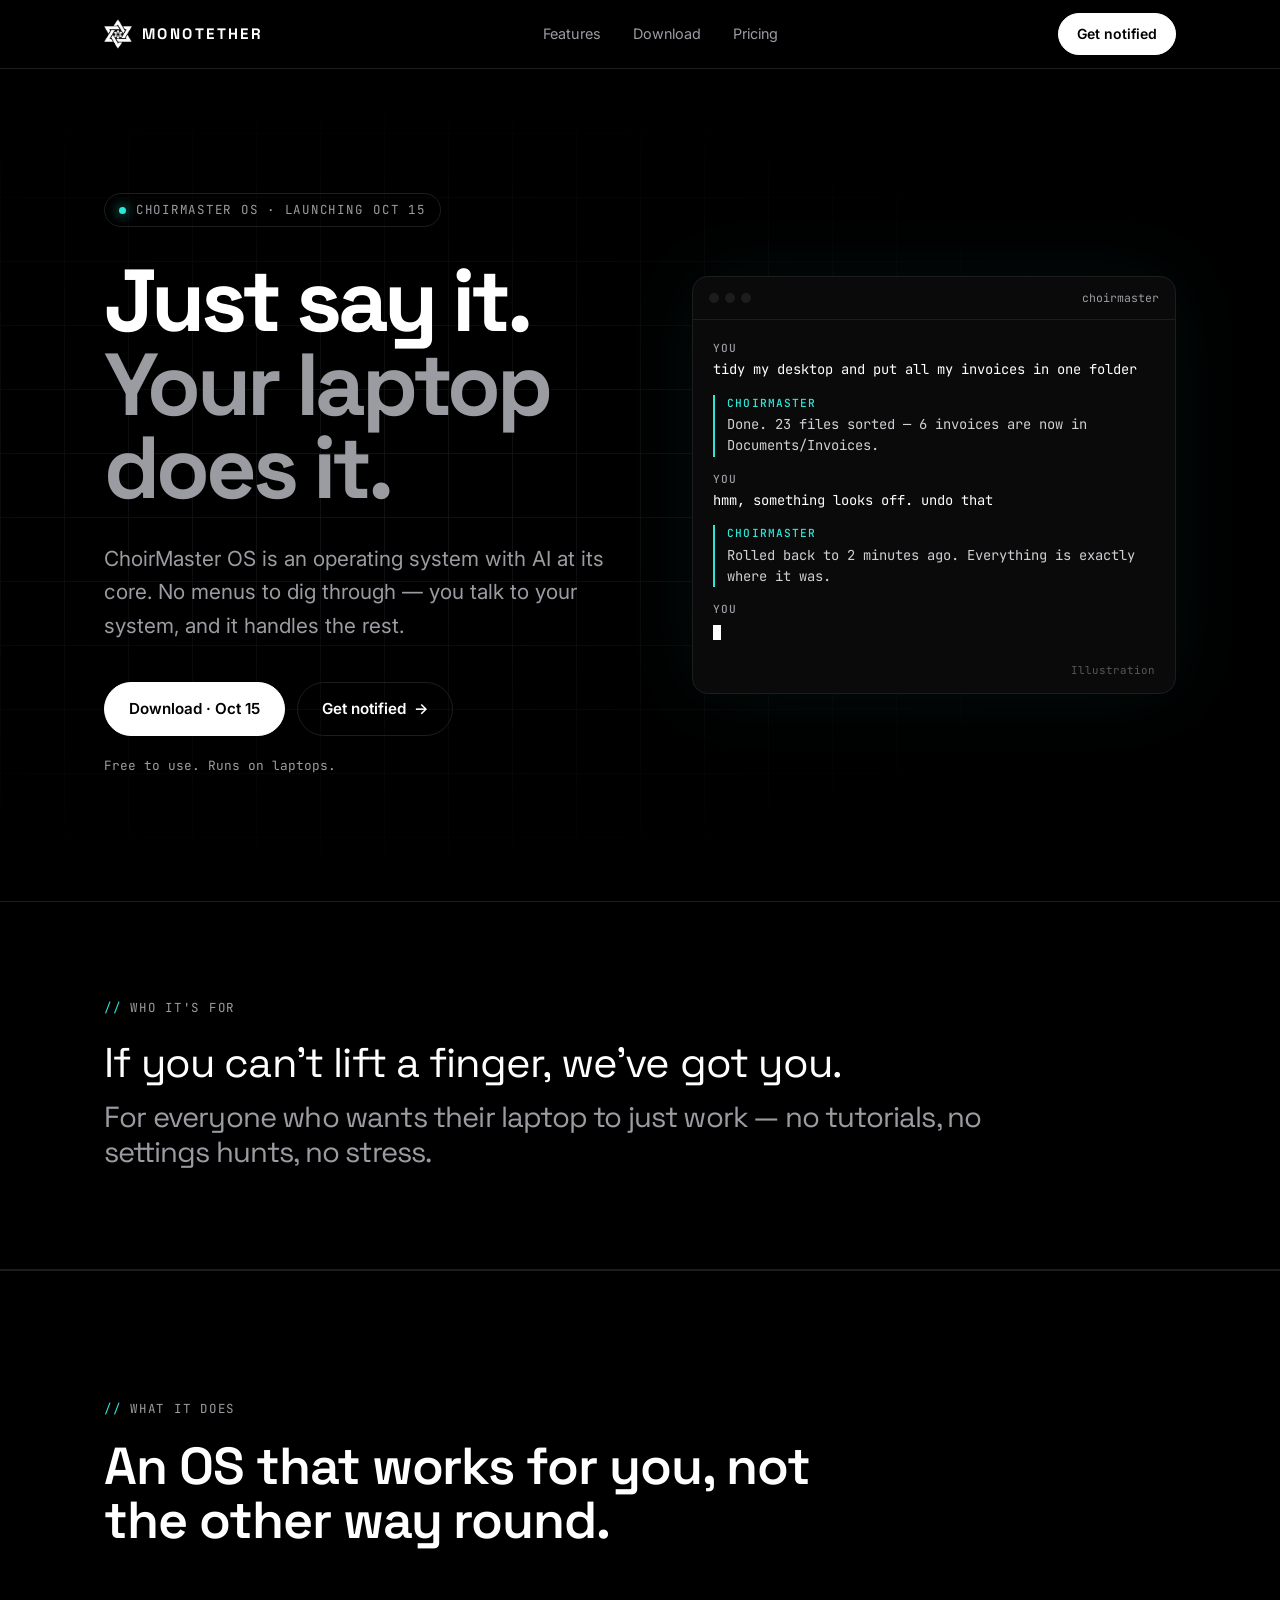
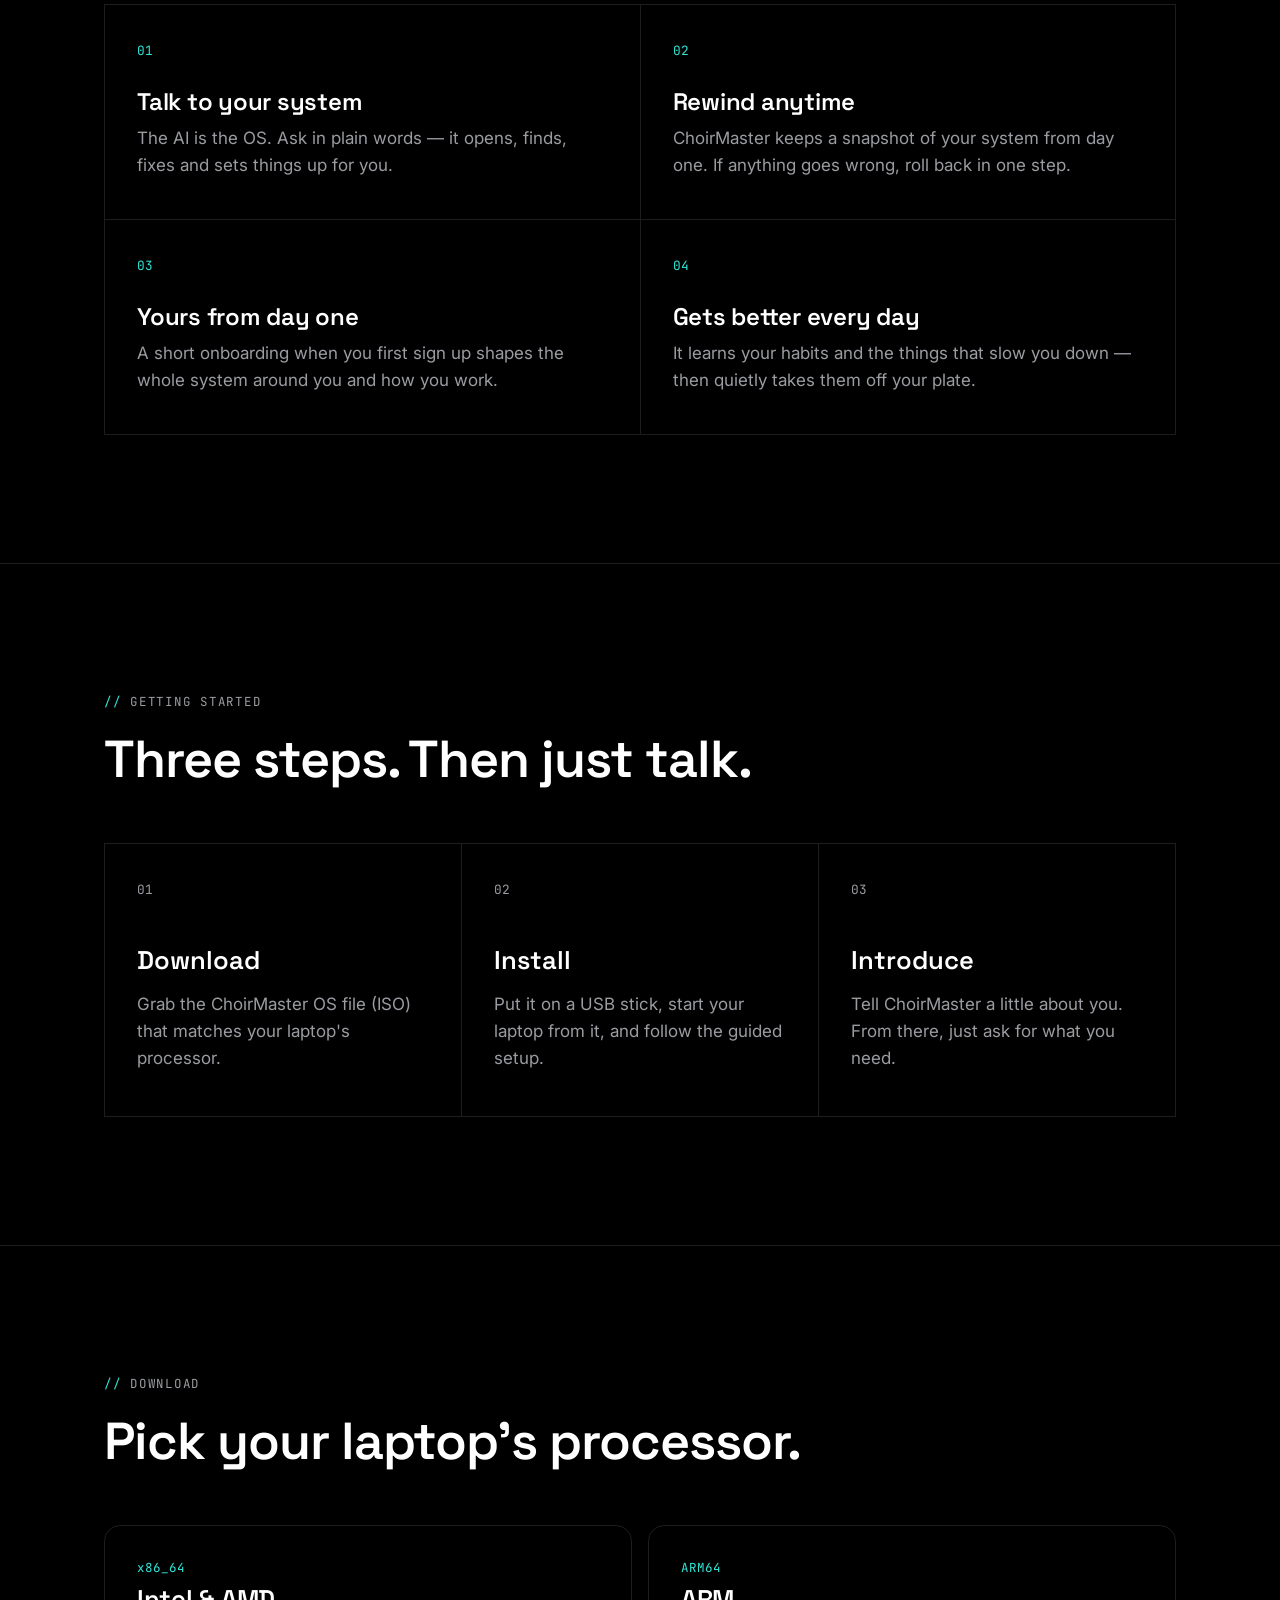
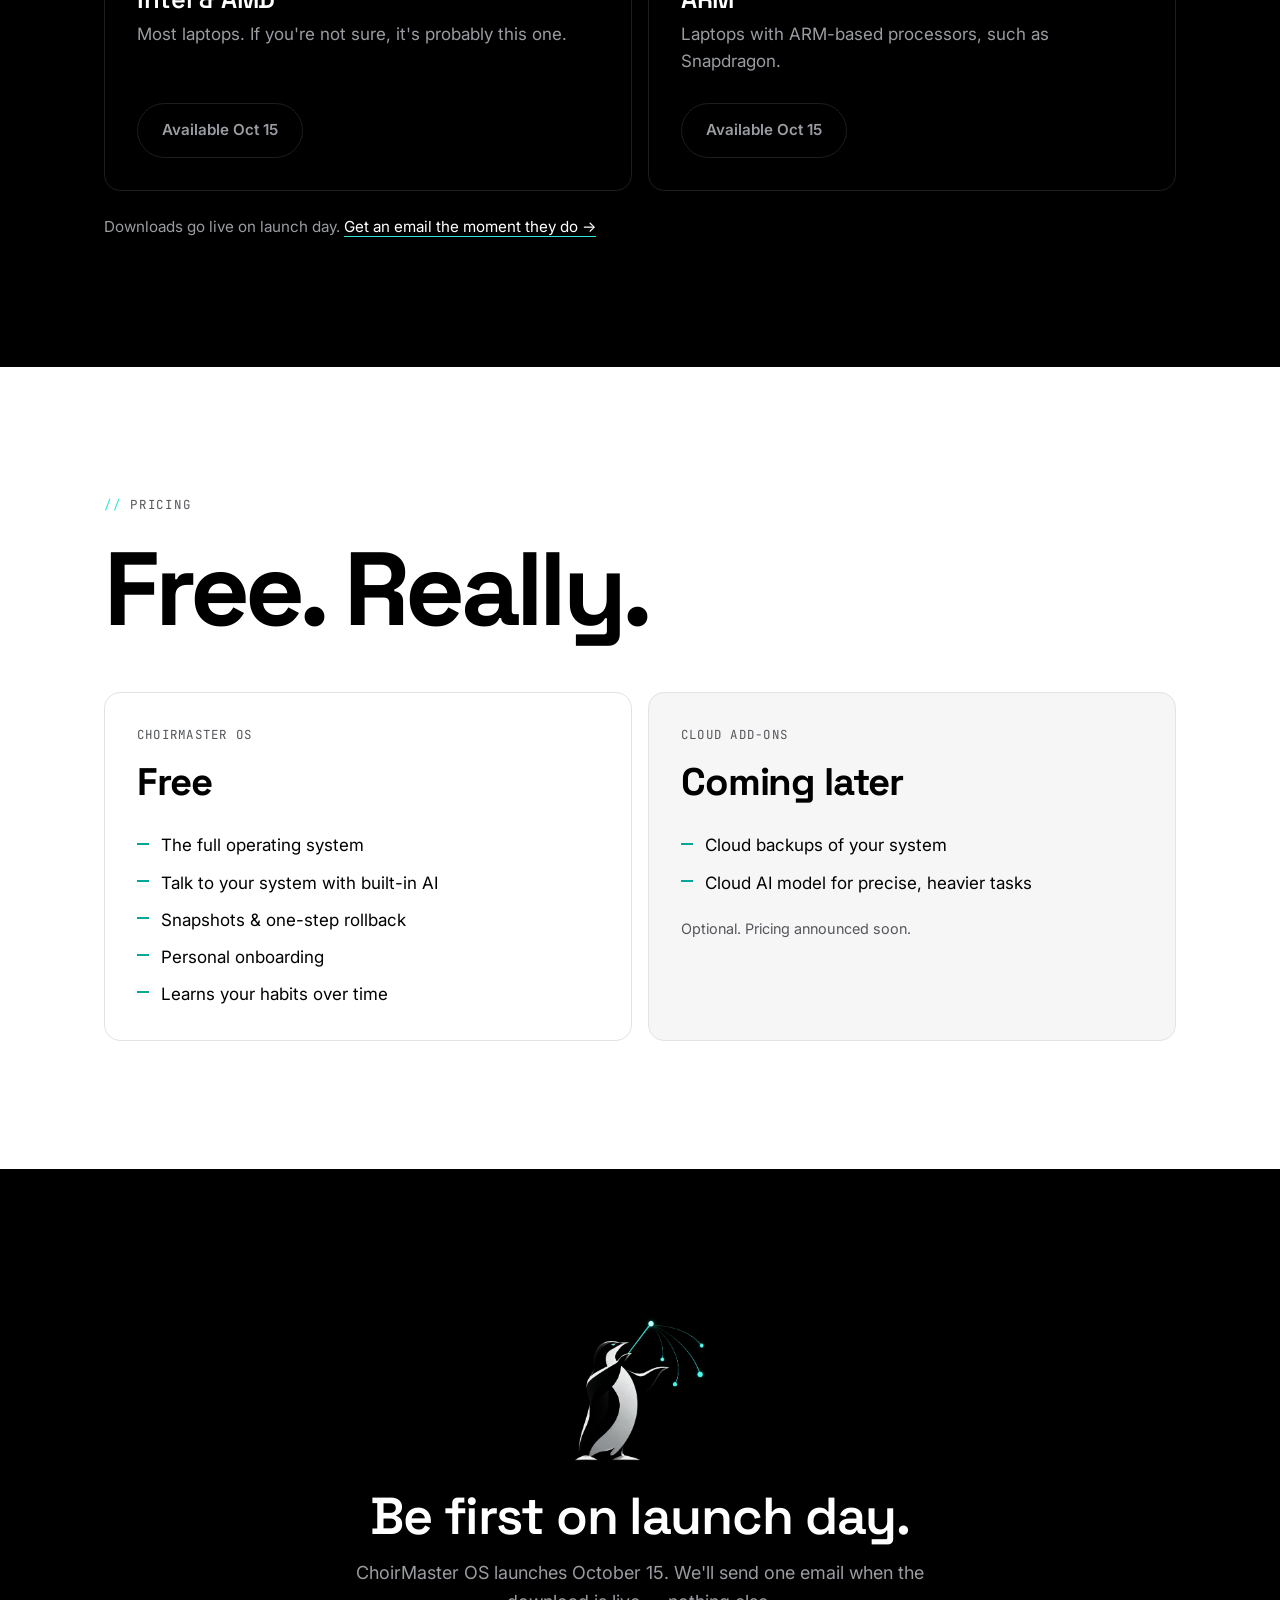
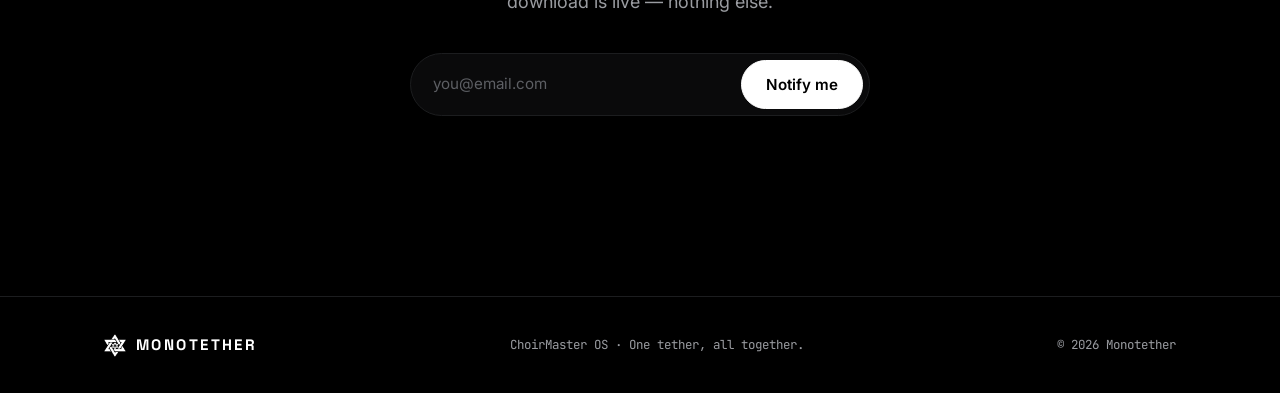
==== choirmaster/index.html @ 799de46d "Add ChoirMaster OS product page at /choirmaster Explains the product (talk-to-your-system AI OS, sna" ====
<!doctype html>
<html lang="en">
<head>
  <meta charset="utf-8">
  <meta name="viewport" content="width=device-width, initial-scale=1">
  <title>ChoirMaster OS — The operating system you talk to</title>
  <meta name="description" content="ChoirMaster OS is a laptop operating system with AI at its core. Talk to your system, roll back anytime, and let it learn how you work. Free. Launching October 15.">
  <meta name="theme-color" content="#000000">
  <meta property="og:title" content="ChoirMaster OS — The operating system you talk to">
  <meta property="og:description" content="Just say it. Your laptop does it. Free, launching October 15.">
  <meta property="og:image" content="https://monotether.com/assets/og-choirmaster.png">
  <meta property="og:url" content="https://monotether.com/choirmaster">
  <link rel="canonical" href="https://monotether.com/choirmaster">
  <meta property="og:type" content="website">
  <meta name="twitter:card" content="summary_large_image">
  <link rel="icon" type="image/png" href="/assets/favicon.png">
  <link rel="apple-touch-icon" href="/assets/apple-touch-icon.png">
  <link rel="preconnect" href="https://fonts.googleapis.com">
  <link rel="preconnect" href="https://fonts.gstatic.com" crossorigin>
  <link href="https://fonts.googleapis.com/css2?family=Inter:wght@400;500;600&family=JetBrains+Mono:wght@400;500&family=Space+Grotesk:wght@500;600;700&display=swap" rel="stylesheet">
  <link rel="stylesheet" href="/styles.css">
</head>
<body>

  <header class="nav">
    <div class="wrap nav__inner">
      <a href="/" class="brand" aria-label="Monotether home">
        <img src="/assets/mark-white.png" alt="" width="28" height="29">
        <span>MONOTETHER</span>
      </a>
      <nav class="nav__links" aria-label="ChoirMaster OS">
        <a href="#features">Features</a>
        <a href="#download">Download</a>
        <a href="#pricing">Pricing</a>
      </nav>
      <a href="#access" class="btn btn--small">Get notified</a>
    </div>
  </header>

  <main id="top">

    <!-- HERO -->
    <section class="hero cm-hero">
      <div class="grid-bg" aria-hidden="true"></div>
      <div class="wrap cm-hero__inner">
        <div>
          <p class="eyebrow"><span class="dot"></span> ChoirMaster OS · Launching <time datetime="2026-10-15">Oct 15</time></p>
          <h1 class="hero__title cm-hero__title">Just say it.<br><span class="muted">Your laptop does it.</span></h1>
          <p class="hero__lead">
            ChoirMaster OS is an operating system with AI at its core.
            No menus to dig through — you talk to your system, and it handles the rest.
          </p>
          <div class="hero__cta">
            <a href="#download" class="btn">Download · Oct 15</a>
            <a href="#access" class="btn btn--ghost">Get notified <span aria-hidden="true">→</span></a>
          </div>
          <p class="cm-hero__free">Free to use. Runs on laptops.</p>
        </div>

        <figure class="chat" aria-label="Example of talking to ChoirMaster OS">
          <div class="chat__bar"><span></span><span></span><span></span><em>choirmaster</em></div>
          <div class="chat__body">
            <p class="chat__you"><b>you</b> tidy my desktop and put all my invoices in one folder</p>
            <p class="chat__os"><b>choirmaster</b> Done. 23 files sorted — 6 invoices are now in Documents/Invoices.</p>
            <p class="chat__you"><b>you</b> hmm, something looks off. undo that</p>
            <p class="chat__os"><b>choirmaster</b> Rolled back to 2 minutes ago. Everything is exactly where it was.</p>
            <p class="chat__you chat__typing"><b>you</b> <span class="caret" aria-hidden="true"></span></p>
          </div>
          <figcaption>Illustration</figcaption>
        </figure>
      </div>
    </section>

    <!-- WHO -->
    <section class="band">
      <div class="wrap band__inner">
        <p class="label">Who it's for</p>
        <p class="band__text">
          If you can't lift a finger, we've got you.<br>
          <span class="muted">For everyone who wants their laptop to just work — no tutorials, no settings hunts, no stress.</span>
        </p>
      </div>
    </section>

    <!-- FEATURES -->
    <section id="features" class="how">
      <div class="wrap">
        <p class="label">What it does</p>
        <h2 class="section-title">An OS that works for you, not the other way round.</h2>
        <div class="cards">
          <article class="card">
            <span class="card__num">01</span>
            <h3>Talk to your system</h3>
            <p>The AI is the OS. Ask in plain words — it opens, finds, fixes and sets things up for you.</p>
          </article>
          <article class="card">
            <span class="card__num">02</span>
            <h3>Rewind anytime</h3>
            <p>ChoirMaster keeps a snapshot of your system from day one. If anything goes wrong, roll back in one step.</p>
          </article>
          <article class="card">
            <span class="card__num">03</span>
            <h3>Yours from day one</h3>
            <p>A short onboarding when you first sign up shapes the whole system around you and how you work.</p>
          </article>
          <article class="card">
            <span class="card__num">04</span>
            <h3>Gets better every day</h3>
            <p>It learns your habits and the things that slow you down — then quietly takes them off your plate.</p>
          </article>
        </div>
      </div>
    </section>

    <!-- GET STARTED -->
    <section class="how">
      <div class="wrap">
        <p class="label">Getting started</p>
        <h2 class="section-title">Three steps. Then just talk.</h2>
        <ol class="steps">
          <li>
            <span class="steps__tag">Download</span>
            <p>Grab the ChoirMaster OS file (ISO) that matches your laptop's processor.</p>
          </li>
          <li>
            <span class="steps__tag">Install</span>
            <p>Put it on a USB stick, start your laptop from it, and follow the guided setup.</p>
          </li>
          <li>
            <span class="steps__tag">Introduce</span>
            <p>Tell ChoirMaster a little about you. From there, just ask for what you need.</p>
          </li>
        </ol>
      </div>
    </section>

    <!-- DOWNLOAD -->
    <section id="download" class="how">
      <div class="wrap">
        <p class="label">Download</p>
        <h2 class="section-title">Pick your laptop's processor.</h2>
        <div class="downloads">
          <article class="dl">
            <p class="dl__arch">x86_64</p>
            <h3>Intel &amp; AMD</h3>
            <p>Most laptops. If you're not sure, it's probably this one.</p>
            <span class="btn btn--ghost dl__btn" aria-disabled="true">Available Oct 15</span>
          </article>
          <article class="dl">
            <p class="dl__arch">ARM64</p>
            <h3>ARM</h3>
            <p>Laptops with ARM-based processors, such as Snapdragon.</p>
            <span class="btn btn--ghost dl__btn" aria-disabled="true">Available Oct 15</span>
          </article>
        </div>
        <p class="dl__note">Downloads go live on launch day. <a href="#access">Get an email the moment they do →</a></p>
      </div>
    </section>

    <!-- PRICING -->
    <section id="pricing" class="principle">
      <div class="wrap">
        <p class="label">Pricing</p>
        <h2 class="principle__title">Free. Really.</h2>
        <div class="plans">
          <article class="plan">
            <p class="plan__name">ChoirMaster OS</p>
            <p class="plan__price">Free</p>
            <ul>
              <li>The full operating system</li>
              <li>Talk to your system with built-in AI</li>
              <li>Snapshots &amp; one-step rollback</li>
              <li>Personal onboarding</li>
              <li>Learns your habits over time</li>
            </ul>
          </article>
          <article class="plan plan--soon">
            <p class="plan__name">Cloud add-ons</p>
            <p class="plan__price">Coming later</p>
            <ul>
              <li>Cloud backups of your system</li>
              <li>Cloud AI model for precise, heavier tasks</li>
            </ul>
            <p class="plan__note">Optional. Pricing announced soon.</p>
          </article>
        </div>
      </div>
    </section>

    <!-- CTA -->
    <section id="access" class="access">
      <div class="wrap access__inner">
        <img src="/assets/choirmaster-penguin.webp" alt="" class="cm-access__art" width="829" height="895" loading="lazy">
        <h2>Be first on launch day.</h2>
        <p class="lead">ChoirMaster OS launches <time datetime="2026-10-15">October 15</time>. We'll send one email when the download is live — nothing else.</p>
        <form class="signup" id="signup" action="https://formspree.io/f/mjykjoln" method="POST">
          <label for="email" class="sr-only">Email address</label>
          <input id="email" name="email" type="email" required placeholder="you@email.com" autocomplete="email">
          <input type="hidden" name="_subject" value="New ChoirMaster OS launch signup">
          <input type="text" name="_gotcha" class="hp" tabindex="-1" autocomplete="off" aria-hidden="true">
          <button type="submit" class="btn">Notify me</button>
        </form>
        <p class="signup__note" id="signup-note" role="status"></p>
      </div>
    </section>

  </main>

  <footer class="footer">
    <div class="wrap footer__inner">
      <a href="/" class="brand">
        <img src="/assets/mark-white.png" alt="" width="22" height="23">
        <span>MONOTETHER</span>
      </a>
      <p class="footer__tag">ChoirMaster OS · One tether, all together.</p>
      <p class="footer__copy">© <span id="year">2026</span> Monotether</p>
    </div>
  </footer>

  <script src="/script.js" defer></script>
</body>
</html>
---- styles.css ----
/* Monotether — black, white, one tether of teal. */
:root {
  --black: #000;
  --ink: #0a0a0b;
  --line: #1c1d1f;
  --white: #fff;
  --grey: #9a9ca1;
  --accent: #2ee6d6;
  --radius: 999px;
  --wrap: 1120px;
  --display: "Space Grotesk", system-ui, sans-serif;
  --body: "Inter", system-ui, -apple-system, "Segoe UI", sans-serif;
  --mono: "JetBrains Mono", ui-monospace, monospace;
}

* { box-sizing: border-box; margin: 0; padding: 0; }
html { scroll-behavior: smooth; }
body {
  background: var(--black);
  color: var(--white);
  font-family: var(--body);
  font-size: 17px;
  line-height: 1.6;
  -webkit-font-smoothing: antialiased;
  overflow-x: hidden;
}
img { display: block; max-width: 100%; height: auto; }
a { color: inherit; text-decoration: none; }
::selection { background: var(--accent); color: var(--black); }

.wrap { width: 100%; max-width: var(--wrap); margin: 0 auto; padding: 0 24px; }
.muted { color: var(--grey); }
.accent { color: var(--accent); }
.sr-only { position: absolute; width: 1px; height: 1px; overflow: hidden; clip: rect(0 0 0 0); }

h1, h2, h3 { font-family: var(--display); font-weight: 600; letter-spacing: -0.02em; line-height: 1.05; }
h2 { font-size: clamp(2rem, 4.5vw, 3.25rem); }
h3 { font-size: 1.15rem; letter-spacing: -0.01em; }
.lead { color: var(--grey); font-size: 1.125rem; max-width: 34em; }

.label, .eyebrow {
  font-family: var(--mono);
  font-size: 0.78rem;
  letter-spacing: 0.14em;
  text-transform: uppercase;
  color: var(--grey);
  margin-bottom: 20px;
}
.label::before { content: "// "; color: var(--accent); }

/* Buttons */
.btn {
  display: inline-flex; align-items: center; gap: 8px;
  background: var(--white); color: var(--black);
  font-weight: 600; font-size: 0.95rem;
  padding: 14px 24px; border-radius: var(--radius);
  border: 1px solid var(--white);
  cursor: pointer; font-family: var(--body);
  transition: background .2s, color .2s, border-color .2s, transform .2s;
}
.btn:hover { background: var(--accent); border-color: var(--accent); transform: translateY(-1px); }
.btn:focus-visible, a:focus-visible, input:focus-visible { outline: 2px solid var(--accent); outline-offset: 3px; }
.btn--ghost { background: transparent; color: var(--white); border-color: var(--line); }
.btn--ghost:hover { background: transparent; border-color: var(--white); color: var(--white); }
.btn--small { padding: 9px 18px; font-size: 0.875rem; }

/* Nav */
.nav {
  position: sticky; top: 0; z-index: 10;
  background: rgba(0,0,0,.72);
  backdrop-filter: blur(12px); -webkit-backdrop-filter: blur(12px);
  border-bottom: 1px solid var(--line);
}
.nav__inner { display: flex; align-items: center; justify-content: space-between; height: 68px; gap: 24px; }
.brand { display: flex; align-items: center; gap: 10px; font-family: var(--display); font-weight: 700; letter-spacing: 0.16em; font-size: 0.95rem; }
.nav__links { display: flex; gap: 32px; font-size: 0.9rem; color: var(--grey); }
.nav__links a:hover { color: var(--white); }

/* Hero */
.hero { position: relative; min-height: calc(100vh - 68px); display: flex; align-items: center; overflow: hidden; padding: 96px 0; }
.grid-bg {
  position: absolute; inset: 0;
  background-image:
    linear-gradient(var(--line) 1px, transparent 1px),
    linear-gradient(90deg, var(--line) 1px, transparent 1px);
  background-size: 64px 64px;
  mask-image: radial-gradient(ellipse at 30% 50%, #000 10%, transparent 70%);
  -webkit-mask-image: radial-gradient(ellipse at 30% 50%, #000 10%, transparent 70%);
  opacity: .6;
}
.hero__inner { position: relative; z-index: 1; }
.eyebrow { display: inline-flex; align-items: center; gap: 10px; border: 1px solid var(--line); border-radius: var(--radius); padding: 6px 14px; margin-bottom: 32px; }
.dot { width: 7px; height: 7px; border-radius: 50%; background: var(--accent); box-shadow: 0 0 12px var(--accent); animation: pulse 2.4s ease-in-out infinite; }
@keyframes pulse { 50% { opacity: .35; } }
.hero__title { font-size: clamp(3.2rem, 10vw, 7.5rem); font-weight: 700; letter-spacing: -0.045em; line-height: .95; margin-bottom: 32px; }
.hero__lead { font-size: clamp(1.1rem, 2vw, 1.3rem); color: var(--grey); max-width: 30em; margin-bottom: 40px; }
.hero__cta { display: flex; flex-wrap: wrap; gap: 12px; }
.hero__mark {
  position: absolute; right: -6%; top: 50%; transform: translateY(-50%);
  width: min(52vw, 640px); opacity: .07; pointer-events: none;
  animation: spin 120s linear infinite;
}
@keyframes spin { to { transform: translateY(-50%) rotate(360deg); } }

/* Problem band */
.band { border-top: 1px solid var(--line); border-bottom: 1px solid var(--line); padding: 96px 0; }
.band__text { font-family: var(--display); font-size: clamp(1.6rem, 3.6vw, 2.6rem); line-height: 1.2; letter-spacing: -0.02em; max-width: 22em; }
.band__text .muted { font-size: .7em; display: inline-block; margin-top: 12px; }

/* Product */
.product { padding: 128px 0; }
.product__inner { display: grid; grid-template-columns: 1fr 1.1fr; gap: 64px; align-items: center; }
.product__art { position: relative; }
.product__art::before {
  content: ""; position: absolute; inset: 15% 10%;
  background: radial-gradient(circle, rgba(46,230,214,.14), transparent 65%);
  filter: blur(20px);
}
.product__art img { position: relative; width: 100%; max-width: 480px; margin: 0 auto; }
.product__copy h2 { margin-bottom: 16px; }
.features { list-style: none; margin-top: 40px; border-top: 1px solid var(--line); }
.features li { display: flex; gap: 20px; padding: 22px 0; border-bottom: 1px solid var(--line); }
.features__num { font-family: var(--mono); font-size: .8rem; color: var(--accent); padding-top: 3px; }
.features h3 { margin-bottom: 4px; }
.features p { color: var(--grey); font-size: .98rem; }

/* How */
.how { padding: 128px 0; border-top: 1px solid var(--line); }
.section-title { margin-bottom: 56px; max-width: 14em; }
.steps { list-style: none; display: grid; grid-template-columns: repeat(3, 1fr); gap: 1px; background: var(--line); border: 1px solid var(--line); counter-reset: step; }
.steps li { background: var(--black); padding: 36px 32px 44px; counter-increment: step; transition: background .3s; }
.steps li:hover { background: var(--ink); }
.steps li::before { content: "0" counter(step); display: block; font-family: var(--mono); font-size: .8rem; color: var(--grey); margin-bottom: 40px; }
.steps__tag { display: block; font-family: var(--display); font-size: 1.6rem; font-weight: 600; margin-bottom: 10px; }
.steps li:hover .steps__tag { color: var(--accent); }
.steps p { color: var(--grey); }

/* Principle */
.principle { padding: 128px 0; background: var(--white); color: var(--black); }
.principle .label { color: #55575c; }
.principle__title { font-size: clamp(3rem, 9vw, 6.5rem); font-weight: 700; letter-spacing: -0.045em; margin-bottom: 48px; }
.rules { display: grid; gap: 4px; }
.rules p { font-family: var(--display); font-size: clamp(1.3rem, 2.8vw, 2rem); letter-spacing: -0.01em; padding: 18px 0; border-top: 1px solid #e3e3e3; }
.rules .accent { color: #00a89a; }

/* Access */
.access { padding: 144px 0; text-align: center; }
.access__inner { display: flex; flex-direction: column; align-items: center; }
.access__mark { width: 72px; margin-bottom: 32px; }
.access h2 { margin-bottom: 16px; }
.access .lead { margin: 0 auto 36px; }
.signup { display: flex; gap: 8px; width: 100%; max-width: 460px; padding: 6px; border: 1px solid var(--line); border-radius: var(--radius); background: var(--ink); }
.signup input { flex: 1; min-width: 0; background: transparent; border: 0; color: var(--white); font: inherit; font-size: .95rem; padding: 0 16px; }
.signup input::placeholder { color: #5d5f64; }
.signup input:focus-visible { outline: none; }
.signup:focus-within { border-color: var(--grey); }
.hp { position: absolute; left: -9999px; width: 1px; height: 1px; opacity: 0; }
.signup .btn:disabled { opacity: .6; cursor: wait; transform: none; }
.signup__note { min-height: 1.6em; margin-top: 16px; font-family: var(--mono); font-size: .8rem; color: var(--accent); }

/* Footer */
.footer { border-top: 1px solid var(--line); padding: 36px 0; }
.footer__inner { display: flex; align-items: center; justify-content: space-between; gap: 16px; flex-wrap: wrap; }
.footer__tag, .footer__copy { font-family: var(--mono); font-size: .78rem; color: var(--grey); }

/* ---------- ChoirMaster OS page ---------- */
.product__more { margin-top: 32px; }

.cm-hero__inner { position: relative; z-index: 1; display: grid; grid-template-columns: 1.1fr 1fr; gap: 56px; align-items: center; }
.cm-hero__title { font-size: clamp(2.8rem, 7vw, 5.5rem); }
.cm-hero__free { margin-top: 20px; font-family: var(--mono); font-size: .8rem; color: var(--grey); }

.chat { background: var(--ink); border: 1px solid var(--line); border-radius: 16px; overflow: hidden; box-shadow: 0 0 80px rgba(46,230,214,.06); }
.chat__bar { display: flex; align-items: center; gap: 6px; padding: 12px 16px; border-bottom: 1px solid var(--line); }
.chat__bar span { width: 10px; height: 10px; border-radius: 50%; background: var(--line); }
.chat__bar em { margin-left: auto; font-style: normal; font-family: var(--mono); font-size: .72rem; color: var(--grey); }
.chat__body { padding: 20px; display: grid; gap: 14px; font-family: var(--mono); font-size: .86rem; line-height: 1.55; }
.chat__body b { display: block; font-weight: 500; font-size: .7rem; letter-spacing: .1em; text-transform: uppercase; margin-bottom: 2px; }
.chat__you { color: var(--white); }
.chat__you b { color: var(--grey); }
.chat__os { color: #cfd1d4; padding-left: 12px; border-left: 2px solid var(--accent); }
.chat__os b { color: var(--accent); }
.caret { display: inline-block; width: 8px; height: 1.05em; background: var(--white); vertical-align: text-bottom; animation: blink 1s steps(1) infinite; }
@keyframes blink { 50% { opacity: 0; } }
.chat figcaption { padding: 0 20px 14px; font-family: var(--mono); font-size: .68rem; color: #55575c; text-align: right; }

.cards { display: grid; grid-template-columns: repeat(2, 1fr); gap: 1px; background: var(--line); border: 1px solid var(--line); }
.card { background: var(--black); padding: 36px 32px 40px; transition: background .3s; }
.card:hover { background: var(--ink); }
.card__num { display: block; font-family: var(--mono); font-size: .8rem; color: var(--accent); margin-bottom: 28px; }
.card h3 { font-size: 1.5rem; margin-bottom: 10px; }
.card p { color: var(--grey); max-width: 30em; }

.downloads { display: grid; grid-template-columns: repeat(2, 1fr); gap: 16px; }
.dl { border: 1px solid var(--line); border-radius: 16px; padding: 32px; display: flex; flex-direction: column; gap: 8px; }
.dl__arch { font-family: var(--mono); font-size: .78rem; color: var(--accent); letter-spacing: .08em; }
.dl h3 { font-size: 1.6rem; }
.dl p:not(.dl__arch) { color: var(--grey); margin-bottom: 20px; }
.dl__btn { margin-top: auto; align-self: flex-start; cursor: not-allowed; color: var(--grey); }
.dl__btn:hover { border-color: var(--line); color: var(--grey); transform: none; }
.dl__note { margin-top: 24px; color: var(--grey); font-size: .95rem; }
.dl__note a { color: var(--white); border-bottom: 1px solid var(--accent); }

.plans { display: grid; grid-template-columns: repeat(2, 1fr); gap: 16px; }
.plan { border: 1px solid #e3e3e3; border-radius: 16px; padding: 32px; }
.plan--soon { background: #f6f6f6; }
.plan__name { font-family: var(--mono); font-size: .78rem; letter-spacing: .1em; text-transform: uppercase; color: #55575c; }
.plan__price { font-family: var(--display); font-weight: 700; font-size: 2.4rem; letter-spacing: -0.03em; margin: 6px 0 20px; }
.plan ul { list-style: none; display: grid; gap: 10px; }
.plan li { padding-left: 24px; position: relative; }
.plan li::before { content: ""; position: absolute; left: 0; top: .6em; width: 12px; height: 2px; background: #00a89a; }
.plan__note { margin-top: 20px; font-size: .9rem; color: #55575c; }

.cm-access__art { width: 140px; margin-bottom: 24px; }

@media (max-width: 860px) {
  .cm-hero__inner { grid-template-columns: 1fr; gap: 48px; }
  .cards, .downloads, .plans { grid-template-columns: 1fr; }
}

/* Responsive */
@media (max-width: 860px) {
  .nav__links { display: none; }
  .product__inner { grid-template-columns: 1fr; gap: 40px; }
  .product__art img { max-width: 340px; }
  .steps { grid-template-columns: 1fr; }
  .hero__mark { right: -30%; width: 90vw; opacity: .05; }
}
@media (max-width: 480px) {
  .wrap { padding: 0 16px; }
  .hero { padding: 72px 0; min-height: auto; }
  .band, .product, .how, .principle { padding: 88px 0; }
  .access { padding: 104px 0; }
  .signup { flex-direction: column; border-radius: 20px; }
  .signup input { padding: 14px 16px; }
  .signup .btn { justify-content: center; }
}
@media (prefers-reduced-motion: reduce) {
  *, *::before, *::after { animation: none !important; transition: none !important; }
  html { scroll-behavior: auto; }
}
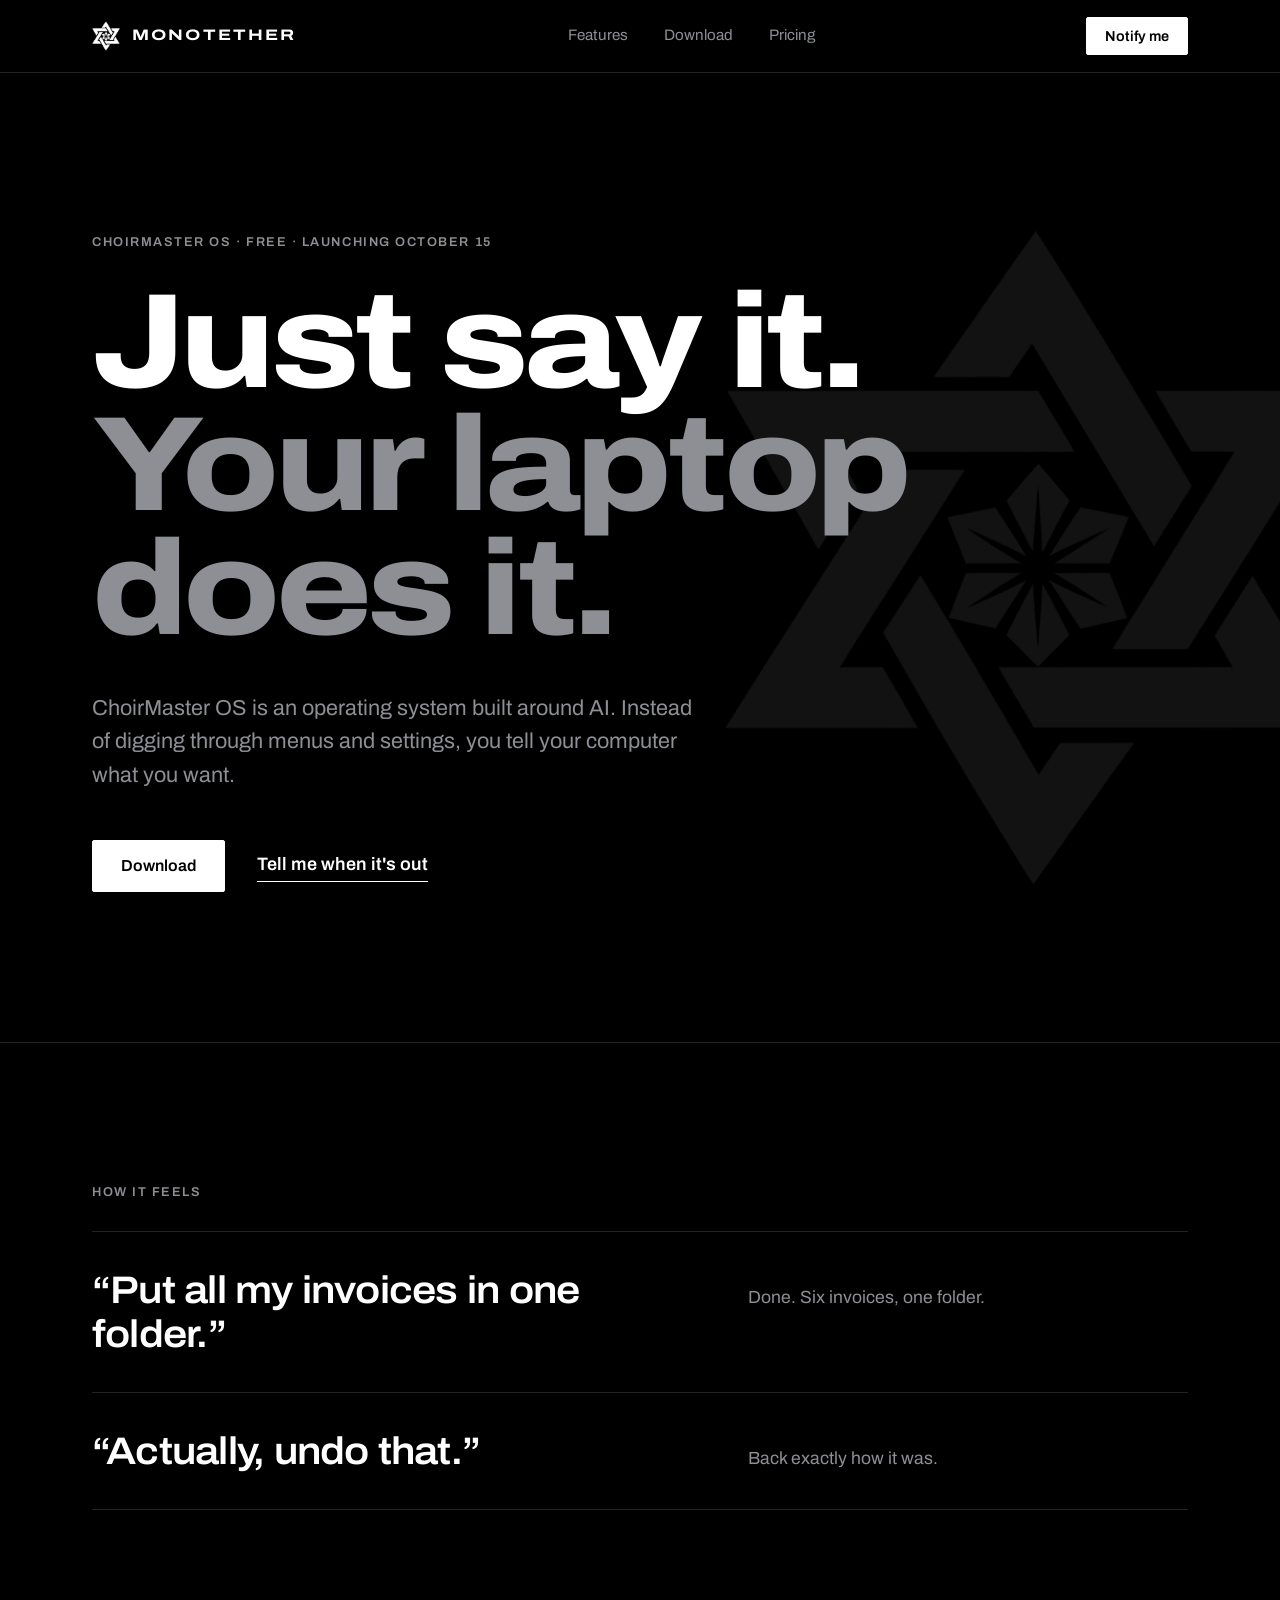
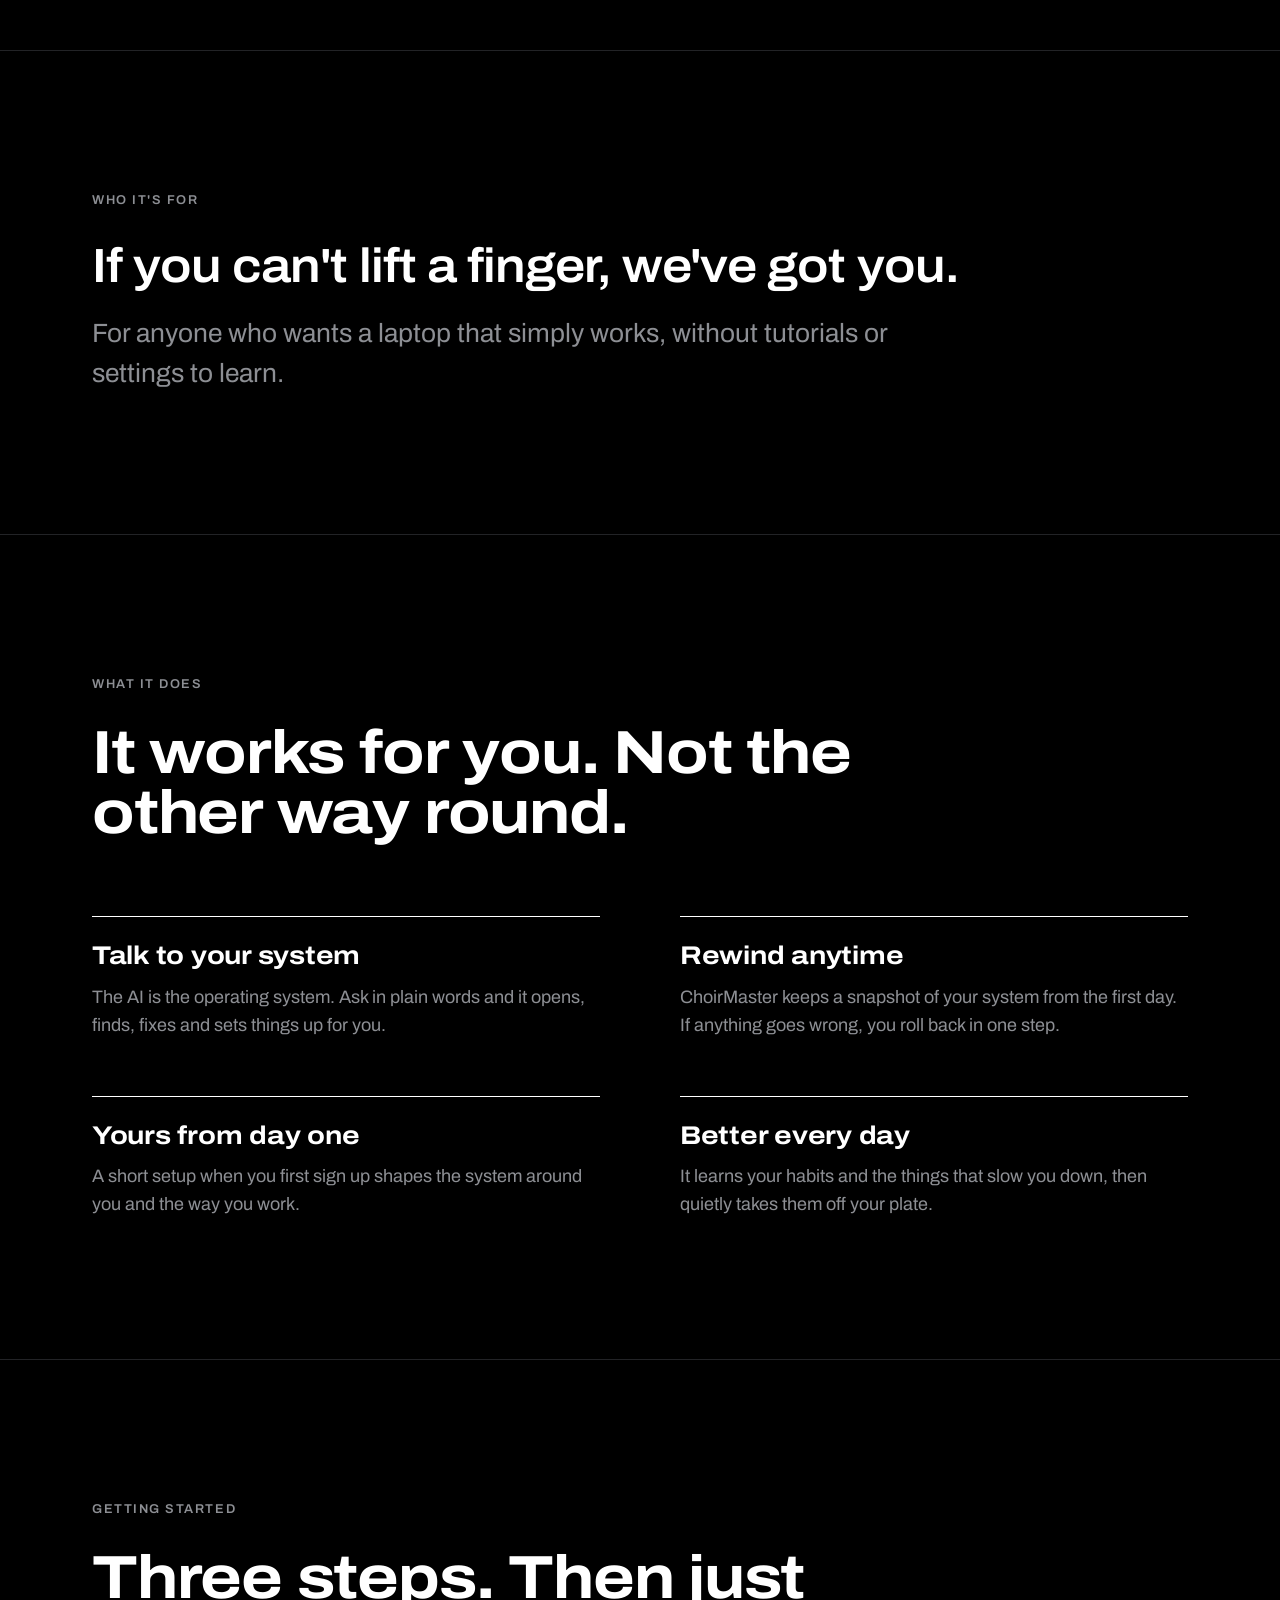
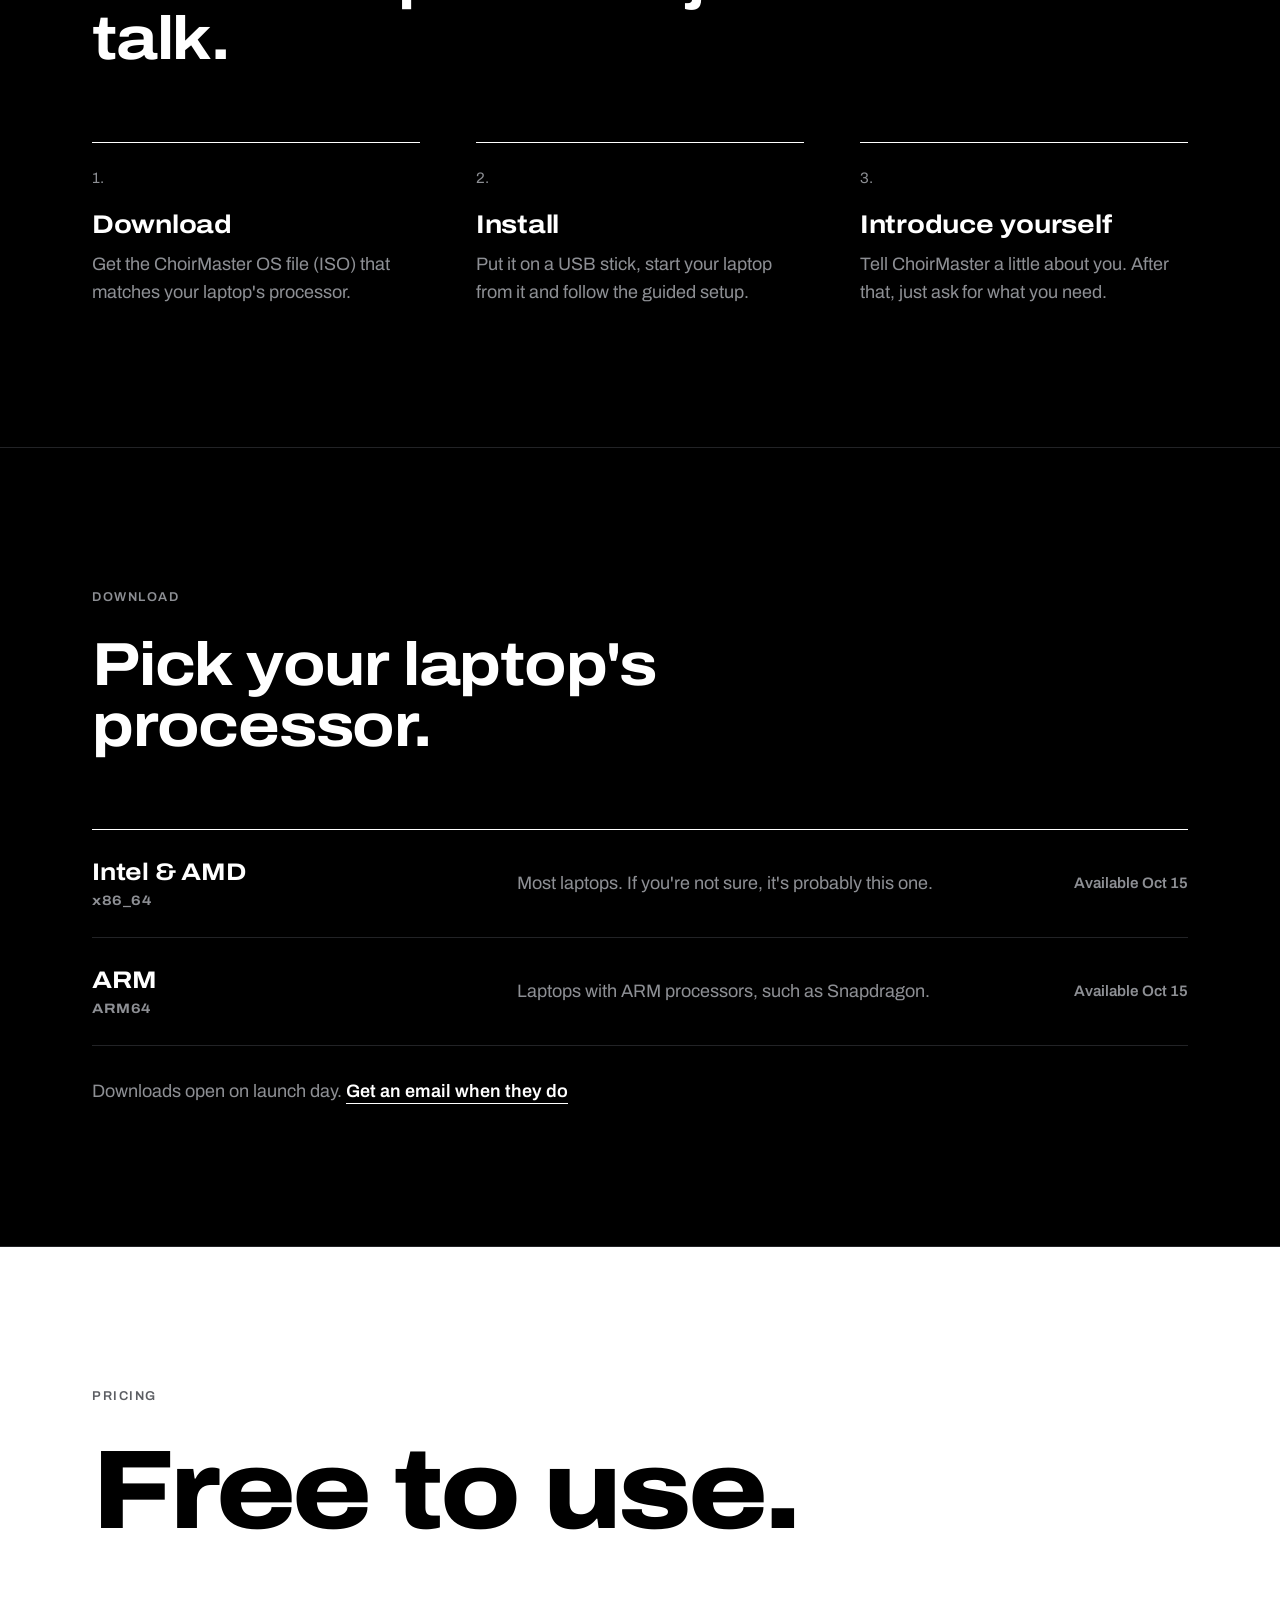
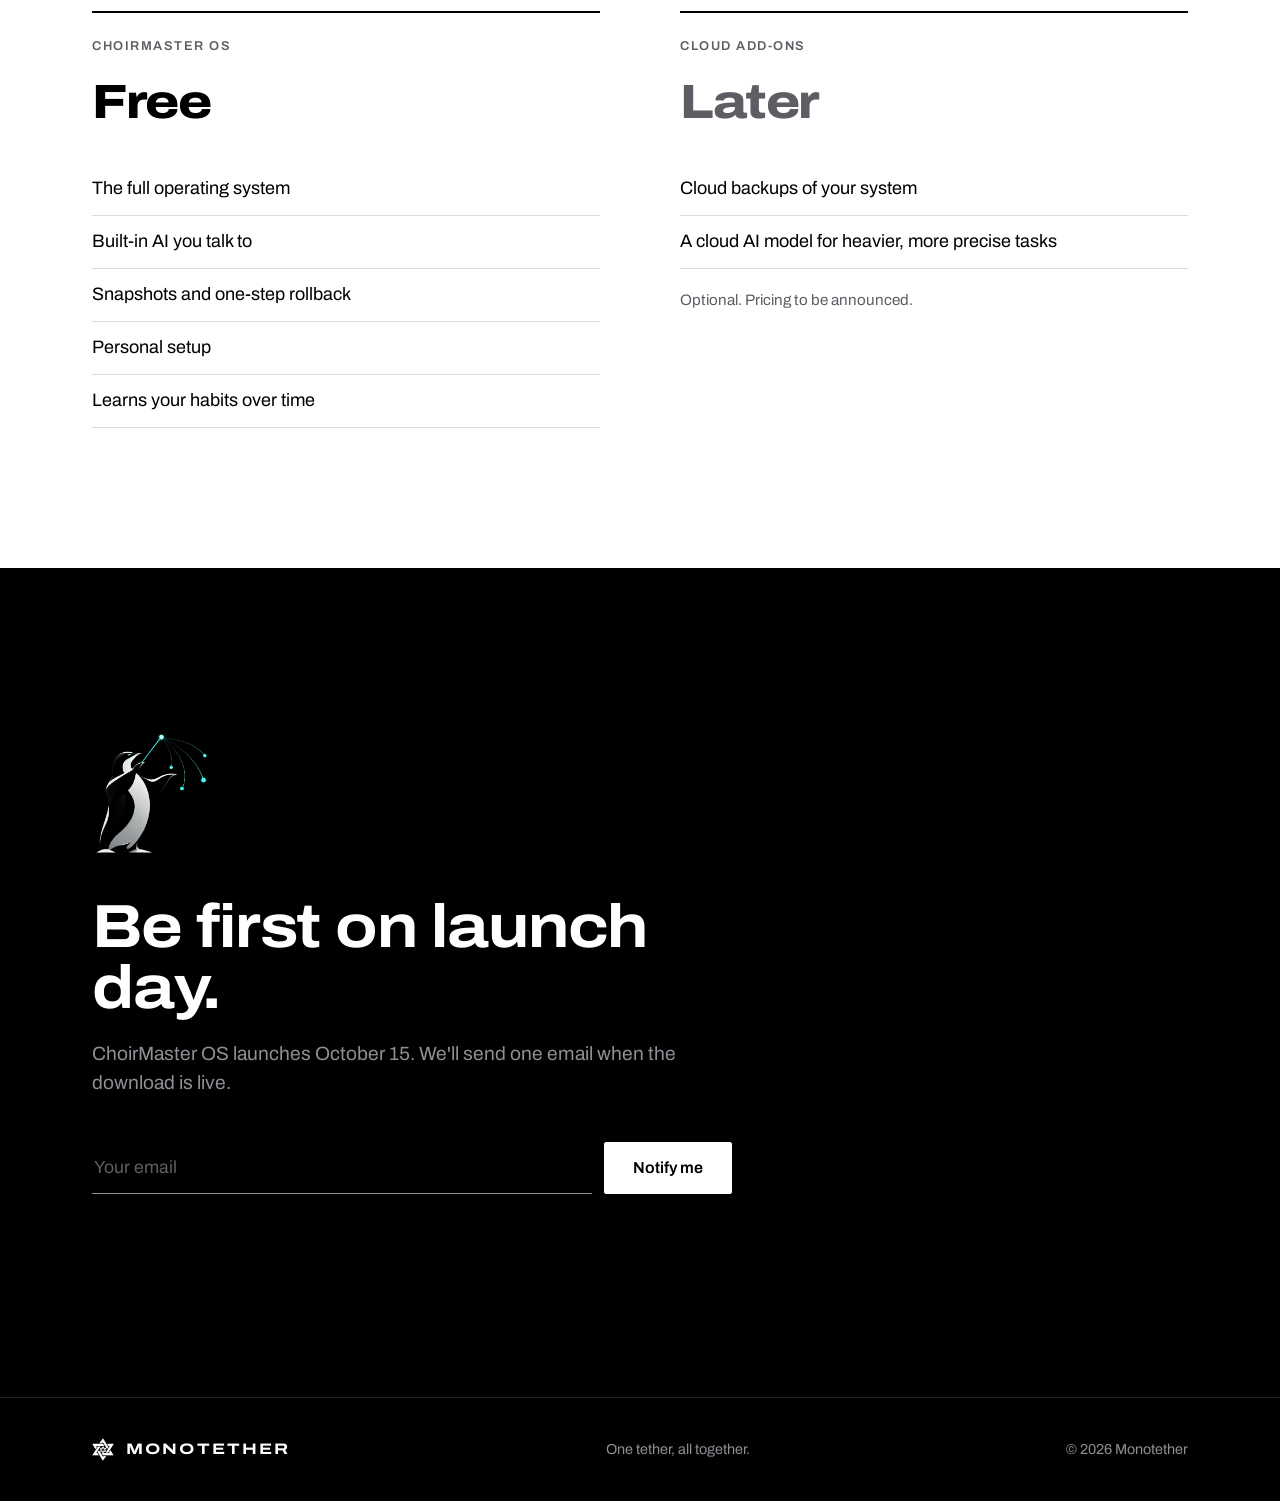
==== commit 2a2dd26b: "Restyle site: plainer, editorial look Drop the code-style labels, monospace type, grid background, g" ====
--- a/choirmaster/index.html
+++ b/choirmaster/index.html
@@ -3,10 +3,10 @@
 <head>
   <meta charset="utf-8">
   <meta name="viewport" content="width=device-width, initial-scale=1">
-  <title>ChoirMaster OS — The operating system you talk to</title>
-  <meta name="description" content="ChoirMaster OS is a laptop operating system with AI at its core. Talk to your system, roll back anytime, and let it learn how you work. Free. Launching October 15.">
+  <title>ChoirMaster OS · The operating system you talk to</title>
+  <meta name="description" content="ChoirMaster OS is a laptop operating system built around AI. Talk to your system, roll back anytime, and let it learn how you work. Free, launching October 15.">
   <meta name="theme-color" content="#000000">
-  <meta property="og:title" content="ChoirMaster OS — The operating system you talk to">
+  <meta property="og:title" content="ChoirMaster OS · The operating system you talk to">
   <meta property="og:description" content="Just say it. Your laptop does it. Free, launching October 15.">
   <meta property="og:image" content="https://monotether.com/assets/og-choirmaster.png">
   <meta property="og:url" content="https://monotether.com/choirmaster">
@@ -17,7 +17,7 @@
   <link rel="apple-touch-icon" href="/assets/apple-touch-icon.png">
   <link rel="preconnect" href="https://fonts.googleapis.com">
   <link rel="preconnect" href="https://fonts.gstatic.com" crossorigin>
-  <link href="https://fonts.googleapis.com/css2?family=Inter:wght@400;500;600&family=JetBrains+Mono:wght@400;500&family=Space+Grotesk:wght@500;600;700&display=swap" rel="stylesheet">
+  <link href="https://fonts.googleapis.com/css2?family=Archivo:wdth,wght@62..125,100..900&display=swap" rel="stylesheet">
   <link rel="stylesheet" href="/styles.css">
 </head>
 <body>
@@ -33,174 +33,164 @@
         <a href="#download">Download</a>
         <a href="#pricing">Pricing</a>
       </nav>
-      <a href="#access" class="btn btn--small">Get notified</a>
+      <a href="#access" class="btn btn--small">Notify me</a>
     </div>
   </header>
 
   <main id="top">
 
-    <!-- HERO -->
-    <section class="hero cm-hero">
-      <div class="grid-bg" aria-hidden="true"></div>
-      <div class="wrap cm-hero__inner">
-        <div>
-          <p class="eyebrow"><span class="dot"></span> ChoirMaster OS · Launching <time datetime="2026-10-15">Oct 15</time></p>
-          <h1 class="hero__title cm-hero__title">Just say it.<br><span class="muted">Your laptop does it.</span></h1>
-          <p class="hero__lead">
-            ChoirMaster OS is an operating system with AI at its core.
-            No menus to dig through — you talk to your system, and it handles the rest.
-          </p>
-          <div class="hero__cta">
-            <a href="#download" class="btn">Download · Oct 15</a>
-            <a href="#access" class="btn btn--ghost">Get notified <span aria-hidden="true">→</span></a>
-          </div>
-          <p class="cm-hero__free">Free to use. Runs on laptops.</p>
-        </div>
-
-        <figure class="chat" aria-label="Example of talking to ChoirMaster OS">
-          <div class="chat__bar"><span></span><span></span><span></span><em>choirmaster</em></div>
-          <div class="chat__body">
-            <p class="chat__you"><b>you</b> tidy my desktop and put all my invoices in one folder</p>
-            <p class="chat__os"><b>choirmaster</b> Done. 23 files sorted — 6 invoices are now in Documents/Invoices.</p>
-            <p class="chat__you"><b>you</b> hmm, something looks off. undo that</p>
-            <p class="chat__os"><b>choirmaster</b> Rolled back to 2 minutes ago. Everything is exactly where it was.</p>
-            <p class="chat__you chat__typing"><b>you</b> <span class="caret" aria-hidden="true"></span></p>
-          </div>
-          <figcaption>Illustration</figcaption>
-        </figure>
-      </div>
-    </section>
-
-    <!-- WHO -->
-    <section class="band">
-      <div class="wrap band__inner">
+    <section class="hero">
+      <div class="wrap hero__inner">
+        <p class="label">ChoirMaster OS &middot; Free &middot; Launching October 15</p>
+        <h1 class="hero__title">Just say it.<br><span class="muted">Your laptop does it.</span></h1>
+        <p class="hero__lead">
+          ChoirMaster OS is an operating system built around AI.
+          Instead of digging through menus and settings, you tell your computer what you want.
+        </p>
+        <div class="hero__cta">
+          <a href="#download" class="btn">Download</a>
+          <a href="#access" class="link">Tell me when it's out</a>
+        </div>
+      </div>
+      <img class="hero__mark" src="/assets/mark-white.png" alt="" aria-hidden="true" width="612" height="641">
+    </section>
+
+    <section class="section">
+      <div class="wrap">
+        <p class="label">How it feels</p>
+        <div class="said">
+          <div class="said__row">
+            <p class="said__you">&ldquo;Put all my invoices in one folder.&rdquo;</p>
+            <p class="said__os">Done. Six invoices, one folder.</p>
+          </div>
+          <div class="said__row">
+            <p class="said__you">&ldquo;Actually, undo that.&rdquo;</p>
+            <p class="said__os">Back exactly how it was.</p>
+          </div>
+        </div>
+      </div>
+    </section>
+
+    <section class="section">
+      <div class="wrap">
         <p class="label">Who it's for</p>
-        <p class="band__text">
-          If you can't lift a finger, we've got you.<br>
-          <span class="muted">For everyone who wants their laptop to just work — no tutorials, no settings hunts, no stress.</span>
+        <p class="statement">
+          If you can't lift a finger, we've got you.
+          <span class="muted">For anyone who wants a laptop that simply works, without tutorials or settings to learn.</span>
         </p>
       </div>
     </section>
 
-    <!-- FEATURES -->
-    <section id="features" class="how">
+    <section id="features" class="section">
       <div class="wrap">
         <p class="label">What it does</p>
-        <h2 class="section-title">An OS that works for you, not the other way round.</h2>
-        <div class="cards">
-          <article class="card">
-            <span class="card__num">01</span>
+        <h2 class="section-title">It works for you. Not the other way round.</h2>
+        <div class="cols">
+          <div>
             <h3>Talk to your system</h3>
-            <p>The AI is the OS. Ask in plain words — it opens, finds, fixes and sets things up for you.</p>
-          </article>
-          <article class="card">
-            <span class="card__num">02</span>
+            <p>The AI is the operating system. Ask in plain words and it opens, finds, fixes and sets things up for you.</p>
+          </div>
+          <div>
             <h3>Rewind anytime</h3>
-            <p>ChoirMaster keeps a snapshot of your system from day one. If anything goes wrong, roll back in one step.</p>
-          </article>
-          <article class="card">
-            <span class="card__num">03</span>
+            <p>ChoirMaster keeps a snapshot of your system from the first day. If anything goes wrong, you roll back in one step.</p>
+          </div>
+          <div>
             <h3>Yours from day one</h3>
-            <p>A short onboarding when you first sign up shapes the whole system around you and how you work.</p>
-          </article>
-          <article class="card">
-            <span class="card__num">04</span>
-            <h3>Gets better every day</h3>
-            <p>It learns your habits and the things that slow you down — then quietly takes them off your plate.</p>
-          </article>
-        </div>
-      </div>
-    </section>
-
-    <!-- GET STARTED -->
-    <section class="how">
+            <p>A short setup when you first sign up shapes the system around you and the way you work.</p>
+          </div>
+          <div>
+            <h3>Better every day</h3>
+            <p>It learns your habits and the things that slow you down, then quietly takes them off your plate.</p>
+          </div>
+        </div>
+      </div>
+    </section>
+
+    <section class="section">
       <div class="wrap">
         <p class="label">Getting started</p>
         <h2 class="section-title">Three steps. Then just talk.</h2>
         <ol class="steps">
           <li>
-            <span class="steps__tag">Download</span>
-            <p>Grab the ChoirMaster OS file (ISO) that matches your laptop's processor.</p>
+            <h3>Download</h3>
+            <p>Get the ChoirMaster OS file (ISO) that matches your laptop's processor.</p>
           </li>
           <li>
-            <span class="steps__tag">Install</span>
-            <p>Put it on a USB stick, start your laptop from it, and follow the guided setup.</p>
+            <h3>Install</h3>
+            <p>Put it on a USB stick, start your laptop from it and follow the guided setup.</p>
           </li>
           <li>
-            <span class="steps__tag">Introduce</span>
-            <p>Tell ChoirMaster a little about you. From there, just ask for what you need.</p>
+            <h3>Introduce yourself</h3>
+            <p>Tell ChoirMaster a little about you. After that, just ask for what you need.</p>
           </li>
         </ol>
       </div>
     </section>
 
-    <!-- DOWNLOAD -->
-    <section id="download" class="how">
+    <section id="download" class="section">
       <div class="wrap">
         <p class="label">Download</p>
         <h2 class="section-title">Pick your laptop's processor.</h2>
-        <div class="downloads">
-          <article class="dl">
-            <p class="dl__arch">x86_64</p>
-            <h3>Intel &amp; AMD</h3>
+        <div class="table">
+          <div class="table__row">
+            <h3>Intel &amp; AMD <small>x86_64</small></h3>
             <p>Most laptops. If you're not sure, it's probably this one.</p>
-            <span class="btn btn--ghost dl__btn" aria-disabled="true">Available Oct 15</span>
-          </article>
-          <article class="dl">
-            <p class="dl__arch">ARM64</p>
-            <h3>ARM</h3>
-            <p>Laptops with ARM-based processors, such as Snapdragon.</p>
-            <span class="btn btn--ghost dl__btn" aria-disabled="true">Available Oct 15</span>
-          </article>
-        </div>
-        <p class="dl__note">Downloads go live on launch day. <a href="#access">Get an email the moment they do →</a></p>
-      </div>
-    </section>
-
-    <!-- PRICING -->
-    <section id="pricing" class="principle">
+            <span class="table__status">Available Oct 15</span>
+          </div>
+          <div class="table__row">
+            <h3>ARM <small>ARM64</small></h3>
+            <p>Laptops with ARM processors, such as Snapdragon.</p>
+            <span class="table__status">Available Oct 15</span>
+          </div>
+        </div>
+        <p class="table__note">Downloads open on launch day. <a href="#access" class="link">Get an email when they do</a></p>
+      </div>
+    </section>
+
+    <section id="pricing" class="paper">
       <div class="wrap">
         <p class="label">Pricing</p>
-        <h2 class="principle__title">Free. Really.</h2>
+        <h2 class="paper__title">Free to use.</h2>
         <div class="plans">
-          <article class="plan">
+          <div class="plan">
             <p class="plan__name">ChoirMaster OS</p>
             <p class="plan__price">Free</p>
             <ul>
               <li>The full operating system</li>
-              <li>Talk to your system with built-in AI</li>
-              <li>Snapshots &amp; one-step rollback</li>
-              <li>Personal onboarding</li>
+              <li>Built-in AI you talk to</li>
+              <li>Snapshots and one-step rollback</li>
+              <li>Personal setup</li>
               <li>Learns your habits over time</li>
             </ul>
-          </article>
-          <article class="plan plan--soon">
+          </div>
+          <div class="plan plan--later">
             <p class="plan__name">Cloud add-ons</p>
-            <p class="plan__price">Coming later</p>
+            <p class="plan__price">Later</p>
             <ul>
               <li>Cloud backups of your system</li>
-              <li>Cloud AI model for precise, heavier tasks</li>
+              <li>A cloud AI model for heavier, more precise tasks</li>
             </ul>
-            <p class="plan__note">Optional. Pricing announced soon.</p>
-          </article>
-        </div>
-      </div>
-    </section>
-
-    <!-- CTA -->
+            <p class="plan__note">Optional. Pricing to be announced.</p>
+          </div>
+        </div>
+      </div>
+    </section>
+
     <section id="access" class="access">
-      <div class="wrap access__inner">
-        <img src="/assets/choirmaster-penguin.webp" alt="" class="cm-access__art" width="829" height="895" loading="lazy">
-        <h2>Be first on launch day.</h2>
-        <p class="lead">ChoirMaster OS launches <time datetime="2026-10-15">October 15</time>. We'll send one email when the download is live — nothing else.</p>
-        <form class="signup" id="signup" action="https://formspree.io/f/mjykjoln" method="POST">
-          <label for="email" class="sr-only">Email address</label>
-          <input id="email" name="email" type="email" required placeholder="you@email.com" autocomplete="email">
-          <input type="hidden" name="_subject" value="New ChoirMaster OS launch signup">
-          <input type="text" name="_gotcha" class="hp" tabindex="-1" autocomplete="off" aria-hidden="true">
-          <button type="submit" class="btn">Notify me</button>
-        </form>
-        <p class="signup__note" id="signup-note" role="status"></p>
+      <div class="wrap">
+        <div class="access__inner">
+          <img src="/assets/choirmaster-penguin.webp" alt="" class="access__art" width="829" height="895" loading="lazy">
+          <h2>Be first on launch day.</h2>
+          <p class="lead">ChoirMaster OS launches October 15. We'll send one email when the download is live.</p>
+          <form class="signup" id="signup" action="https://formspree.io/f/mjykjoln" method="POST">
+            <label for="email" class="sr-only">Email address</label>
+            <input id="email" name="email" type="email" required placeholder="Your email" autocomplete="email">
+            <input type="hidden" name="_subject" value="New ChoirMaster OS launch signup">
+            <input type="text" name="_gotcha" class="hp" tabindex="-1" autocomplete="off" aria-hidden="true">
+            <button type="submit" class="btn">Notify me</button>
+          </form>
+          <p class="signup__note" id="signup-note" role="status"></p>
+        </div>
       </div>
     </section>
 
@@ -212,8 +202,8 @@
         <img src="/assets/mark-white.png" alt="" width="22" height="23">
         <span>MONOTETHER</span>
       </a>
-      <p class="footer__tag">ChoirMaster OS · One tether, all together.</p>
-      <p class="footer__copy">© <span id="year">2026</span> Monotether</p>
+      <p>One tether, all together.</p>
+      <p>© <span id="year">2026</span> Monotether</p>
     </div>
   </footer>
 
--- a/styles.css
+++ b/styles.css
@@ -1,16 +1,14 @@
-/* Monotether — black, white, one tether of teal. */
+/* Monotether: black, white, and very little else. */
 :root {
   --black: #000;
-  --ink: #0a0a0b;
-  --line: #1c1d1f;
   --white: #fff;
-  --grey: #9a9ca1;
+  --grey: #8d8f94;
+  --line: #222326;
+  --paper-line: #dcdcdc;
+  --paper-grey: #5c5e63;
   --accent: #2ee6d6;
-  --radius: 999px;
-  --wrap: 1120px;
-  --display: "Space Grotesk", system-ui, sans-serif;
-  --body: "Inter", system-ui, -apple-system, "Segoe UI", sans-serif;
-  --mono: "JetBrains Mono", ui-monospace, monospace;
+  --wrap: 1160px;
+  --font: "Archivo", "Helvetica Neue", Arial, sans-serif;
 }
 
 * { box-sizing: border-box; margin: 0; padding: 0; }
@@ -18,83 +16,70 @@
 body {
   background: var(--black);
   color: var(--white);
-  font-family: var(--body);
-  font-size: 17px;
-  line-height: 1.6;
+  font-family: var(--font);
+  font-size: 18px;
+  line-height: 1.55;
   -webkit-font-smoothing: antialiased;
   overflow-x: hidden;
 }
 img { display: block; max-width: 100%; height: auto; }
 a { color: inherit; text-decoration: none; }
-::selection { background: var(--accent); color: var(--black); }
-
-.wrap { width: 100%; max-width: var(--wrap); margin: 0 auto; padding: 0 24px; }
+::selection { background: var(--white); color: var(--black); }
+:focus-visible { outline: 2px solid var(--accent); outline-offset: 3px; }
+
+.wrap { width: 100%; max-width: var(--wrap); margin: 0 auto; padding: 0 32px; }
 .muted { color: var(--grey); }
-.accent { color: var(--accent); }
 .sr-only { position: absolute; width: 1px; height: 1px; overflow: hidden; clip: rect(0 0 0 0); }
-
-h1, h2, h3 { font-family: var(--display); font-weight: 600; letter-spacing: -0.02em; line-height: 1.05; }
-h2 { font-size: clamp(2rem, 4.5vw, 3.25rem); }
-h3 { font-size: 1.15rem; letter-spacing: -0.01em; }
-.lead { color: var(--grey); font-size: 1.125rem; max-width: 34em; }
-
-.label, .eyebrow {
-  font-family: var(--mono);
-  font-size: 0.78rem;
-  letter-spacing: 0.14em;
+.hp { position: absolute; left: -9999px; width: 1px; height: 1px; opacity: 0; }
+
+h1, h2, h3 { font-stretch: 115%; font-weight: 700; letter-spacing: -0.02em; line-height: 1; }
+h2 { font-size: clamp(2.2rem, 5vw, 3.8rem); }
+h3 { font-size: 1.25rem; letter-spacing: -0.01em; line-height: 1.2; }
+
+.label {
+  font-size: .8rem;
+  font-weight: 600;
+  letter-spacing: .12em;
   text-transform: uppercase;
   color: var(--grey);
-  margin-bottom: 20px;
-}
-.label::before { content: "// "; color: var(--accent); }
+  margin-bottom: 28px;
+}
+.lead { color: var(--grey); font-size: 1.2rem; max-width: 32em; }
 
 /* Buttons */
 .btn {
-  display: inline-flex; align-items: center; gap: 8px;
+  display: inline-block;
   background: var(--white); color: var(--black);
-  font-weight: 600; font-size: 0.95rem;
-  padding: 14px 24px; border-radius: var(--radius);
+  font: 600 1rem/1 var(--font);
+  padding: 17px 28px;
   border: 1px solid var(--white);
-  cursor: pointer; font-family: var(--body);
-  transition: background .2s, color .2s, border-color .2s, transform .2s;
-}
-.btn:hover { background: var(--accent); border-color: var(--accent); transform: translateY(-1px); }
-.btn:focus-visible, a:focus-visible, input:focus-visible { outline: 2px solid var(--accent); outline-offset: 3px; }
-.btn--ghost { background: transparent; color: var(--white); border-color: var(--line); }
-.btn--ghost:hover { background: transparent; border-color: var(--white); color: var(--white); }
-.btn--small { padding: 9px 18px; font-size: 0.875rem; }
+  border-radius: 2px;
+  cursor: pointer;
+  transition: background .15s, color .15s;
+}
+.btn:hover { background: var(--black); color: var(--white); }
+.btn--small { padding: 11px 18px; font-size: .9rem; }
+.link {
+  font-weight: 600;
+  border-bottom: 1px solid currentColor;
+  padding-bottom: 2px;
+  transition: color .15s;
+}
+.link:hover { color: var(--grey); }
 
 /* Nav */
-.nav {
-  position: sticky; top: 0; z-index: 10;
-  background: rgba(0,0,0,.72);
-  backdrop-filter: blur(12px); -webkit-backdrop-filter: blur(12px);
-  border-bottom: 1px solid var(--line);
-}
-.nav__inner { display: flex; align-items: center; justify-content: space-between; height: 68px; gap: 24px; }
-.brand { display: flex; align-items: center; gap: 10px; font-family: var(--display); font-weight: 700; letter-spacing: 0.16em; font-size: 0.95rem; }
-.nav__links { display: flex; gap: 32px; font-size: 0.9rem; color: var(--grey); }
+.nav { position: sticky; top: 0; z-index: 10; background: var(--black); border-bottom: 1px solid var(--line); }
+.nav__inner { display: flex; align-items: center; justify-content: space-between; height: 72px; gap: 24px; }
+.brand { display: flex; align-items: center; gap: 12px; font-weight: 700; font-stretch: 125%; letter-spacing: .14em; font-size: .95rem; }
+.nav__links { display: flex; gap: 36px; font-size: .95rem; color: var(--grey); }
 .nav__links a:hover { color: var(--white); }
 
 /* Hero */
-.hero { position: relative; min-height: calc(100vh - 68px); display: flex; align-items: center; overflow: hidden; padding: 96px 0; }
-.grid-bg {
-  position: absolute; inset: 0;
-  background-image:
-    linear-gradient(var(--line) 1px, transparent 1px),
-    linear-gradient(90deg, var(--line) 1px, transparent 1px);
-  background-size: 64px 64px;
-  mask-image: radial-gradient(ellipse at 30% 50%, #000 10%, transparent 70%);
-  -webkit-mask-image: radial-gradient(ellipse at 30% 50%, #000 10%, transparent 70%);
-  opacity: .6;
-}
+.hero { position: relative; overflow: hidden; padding: 160px 0 150px; border-bottom: 1px solid var(--line); }
 .hero__inner { position: relative; z-index: 1; }
-.eyebrow { display: inline-flex; align-items: center; gap: 10px; border: 1px solid var(--line); border-radius: var(--radius); padding: 6px 14px; margin-bottom: 32px; }
-.dot { width: 7px; height: 7px; border-radius: 50%; background: var(--accent); box-shadow: 0 0 12px var(--accent); animation: pulse 2.4s ease-in-out infinite; }
-@keyframes pulse { 50% { opacity: .35; } }
-.hero__title { font-size: clamp(3.2rem, 10vw, 7.5rem); font-weight: 700; letter-spacing: -0.045em; line-height: .95; margin-bottom: 32px; }
-.hero__lead { font-size: clamp(1.1rem, 2vw, 1.3rem); color: var(--grey); max-width: 30em; margin-bottom: 40px; }
-.hero__cta { display: flex; flex-wrap: wrap; gap: 12px; }
+.hero__title { font-size: clamp(3.4rem, 10.5vw, 8.5rem); font-weight: 800; letter-spacing: -0.035em; line-height: .92; margin-bottom: 40px; }
+.hero__lead { font-size: clamp(1.15rem, 2vw, 1.35rem); color: var(--grey); max-width: 28em; margin-bottom: 48px; }
+.hero__cta { display: flex; flex-wrap: wrap; align-items: center; gap: 32px; }
 .hero__mark {
   position: absolute; right: -6%; top: 50%; transform: translateY(-50%);
   width: min(52vw, 640px); opacity: .07; pointer-events: none;
@@ -102,138 +87,113 @@
 }
 @keyframes spin { to { transform: translateY(-50%) rotate(360deg); } }
 
-/* Problem band */
-.band { border-top: 1px solid var(--line); border-bottom: 1px solid var(--line); padding: 96px 0; }
-.band__text { font-family: var(--display); font-size: clamp(1.6rem, 3.6vw, 2.6rem); line-height: 1.2; letter-spacing: -0.02em; max-width: 22em; }
-.band__text .muted { font-size: .7em; display: inline-block; margin-top: 12px; }
-
-/* Product */
-.product { padding: 128px 0; }
-.product__inner { display: grid; grid-template-columns: 1fr 1.1fr; gap: 64px; align-items: center; }
-.product__art { position: relative; }
-.product__art::before {
-  content: ""; position: absolute; inset: 15% 10%;
-  background: radial-gradient(circle, rgba(46,230,214,.14), transparent 65%);
-  filter: blur(20px);
-}
-.product__art img { position: relative; width: 100%; max-width: 480px; margin: 0 auto; }
-.product__copy h2 { margin-bottom: 16px; }
-.features { list-style: none; margin-top: 40px; border-top: 1px solid var(--line); }
-.features li { display: flex; gap: 20px; padding: 22px 0; border-bottom: 1px solid var(--line); }
-.features__num { font-family: var(--mono); font-size: .8rem; color: var(--accent); padding-top: 3px; }
-.features h3 { margin-bottom: 4px; }
-.features p { color: var(--grey); font-size: .98rem; }
-
-/* How */
-.how { padding: 128px 0; border-top: 1px solid var(--line); }
-.section-title { margin-bottom: 56px; max-width: 14em; }
-.steps { list-style: none; display: grid; grid-template-columns: repeat(3, 1fr); gap: 1px; background: var(--line); border: 1px solid var(--line); counter-reset: step; }
-.steps li { background: var(--black); padding: 36px 32px 44px; counter-increment: step; transition: background .3s; }
-.steps li:hover { background: var(--ink); }
-.steps li::before { content: "0" counter(step); display: block; font-family: var(--mono); font-size: .8rem; color: var(--grey); margin-bottom: 40px; }
-.steps__tag { display: block; font-family: var(--display); font-size: 1.6rem; font-weight: 600; margin-bottom: 10px; }
-.steps li:hover .steps__tag { color: var(--accent); }
+/* Generic section */
+.section { padding: 140px 0; border-bottom: 1px solid var(--line); }
+.section-title { margin-bottom: 72px; max-width: 13em; }
+
+/* Statement band */
+.statement { font-size: clamp(1.8rem, 4vw, 3rem); font-weight: 600; font-stretch: 110%; line-height: 1.15; letter-spacing: -0.02em; max-width: 20em; }
+.statement .muted { display: block; margin-top: 20px; font-size: .55em; font-weight: 400; font-stretch: 100%; line-height: 1.5; letter-spacing: 0; max-width: 32em; }
+
+/* Product split (home) */
+.split { display: grid; grid-template-columns: 1fr 1fr; gap: 80px; align-items: center; }
+.split__art img { width: 100%; max-width: 460px; margin: 0 auto; }
+.split h2 { margin-bottom: 24px; }
+
+/* Plain lists with rules */
+.rows { list-style: none; margin-top: 44px; border-top: 1px solid var(--line); }
+.rows li { padding: 22px 0; border-bottom: 1px solid var(--line); }
+.rows h3 { margin-bottom: 6px; }
+.rows p { color: var(--grey); }
+.split .btn { margin-top: 44px; }
+
+/* Two-column text blocks */
+.cols { display: grid; grid-template-columns: repeat(2, 1fr); gap: 56px 80px; }
+.cols > div { border-top: 1px solid var(--white); padding-top: 24px; }
+.cols h3 { font-size: 1.6rem; margin-bottom: 12px; }
+.cols p { color: var(--grey); max-width: 28em; }
+
+/* Spoken examples (ChoirMaster) */
+.said { border-top: 1px solid var(--line); }
+.said__row { display: grid; grid-template-columns: 1.4fr 1fr; gap: 40px; padding: 36px 0; border-bottom: 1px solid var(--line); align-items: baseline; }
+.said__you { font-size: clamp(1.5rem, 3.2vw, 2.4rem); font-weight: 600; font-stretch: 110%; letter-spacing: -0.02em; line-height: 1.15; }
+.said__os { color: var(--grey); font-size: 1.1rem; }
+
+/* Numbered steps */
+.steps { list-style: none; counter-reset: step; display: grid; grid-template-columns: repeat(3, 1fr); gap: 56px; }
+.steps li { counter-increment: step; border-top: 1px solid var(--white); padding-top: 24px; }
+.steps li::before { content: counter(step) "."; display: block; font-size: .95rem; color: var(--grey); margin-bottom: 20px; }
+.steps h3 { font-size: 1.6rem; margin-bottom: 10px; }
 .steps p { color: var(--grey); }
 
-/* Principle */
-.principle { padding: 128px 0; background: var(--white); color: var(--black); }
-.principle .label { color: #55575c; }
-.principle__title { font-size: clamp(3rem, 9vw, 6.5rem); font-weight: 700; letter-spacing: -0.045em; margin-bottom: 48px; }
-.rules { display: grid; gap: 4px; }
-.rules p { font-family: var(--display); font-size: clamp(1.3rem, 2.8vw, 2rem); letter-spacing: -0.01em; padding: 18px 0; border-top: 1px solid #e3e3e3; }
-.rules .accent { color: #00a89a; }
-
-/* Access */
-.access { padding: 144px 0; text-align: center; }
-.access__inner { display: flex; flex-direction: column; align-items: center; }
-.access__mark { width: 72px; margin-bottom: 32px; }
-.access h2 { margin-bottom: 16px; }
-.access .lead { margin: 0 auto 36px; }
-.signup { display: flex; gap: 8px; width: 100%; max-width: 460px; padding: 6px; border: 1px solid var(--line); border-radius: var(--radius); background: var(--ink); }
-.signup input { flex: 1; min-width: 0; background: transparent; border: 0; color: var(--white); font: inherit; font-size: .95rem; padding: 0 16px; }
+/* Downloads */
+.table { border-top: 1px solid var(--white); }
+.table__row { display: grid; grid-template-columns: 1.2fr 1.6fr auto; gap: 32px; align-items: center; padding: 28px 0; border-bottom: 1px solid var(--line); }
+.table__row h3 { font-size: 1.5rem; }
+.table__row small { display: block; margin-top: 6px; font-size: .85rem; color: var(--grey); letter-spacing: .04em; }
+.table__row p { color: var(--grey); }
+.table__status { font-size: .95rem; font-weight: 600; color: var(--grey); }
+.table__note { margin-top: 32px; color: var(--grey); }
+.table__note a { color: var(--white); }
+
+/* White section */
+.paper { background: var(--white); color: var(--black); padding: 140px 0; }
+.paper .label { color: var(--paper-grey); }
+.paper__title { font-size: clamp(3.2rem, 9vw, 7rem); font-weight: 800; letter-spacing: -0.035em; margin-bottom: 64px; }
+.rules p { font-size: clamp(1.3rem, 2.8vw, 2rem); font-weight: 500; letter-spacing: -0.01em; padding: 22px 0; border-top: 1px solid var(--paper-line); }
+.rules p:last-child { border-bottom: 1px solid var(--paper-line); }
+
+.plans { display: grid; grid-template-columns: repeat(2, 1fr); gap: 80px; }
+.plan { border-top: 2px solid var(--black); padding-top: 24px; }
+.plan__name { font-size: .8rem; font-weight: 600; letter-spacing: .12em; text-transform: uppercase; color: var(--paper-grey); }
+.plan__price { font-size: 3rem; font-weight: 800; font-stretch: 115%; letter-spacing: -0.03em; margin: 8px 0 24px; }
+.plan ul { list-style: none; }
+.plan li { padding: 12px 0; border-bottom: 1px solid var(--paper-line); }
+.plan__note { margin-top: 20px; color: var(--paper-grey); font-size: .95rem; }
+.plan--later .plan__price { color: var(--paper-grey); }
+
+/* Signup */
+.access { padding: 160px 0; }
+.access__inner { max-width: 640px; }
+.access__art { width: 120px; margin-bottom: 40px; }
+.access h2 { margin-bottom: 20px; }
+.access .lead { margin-bottom: 44px; }
+.signup { display: flex; gap: 12px; }
+.signup input {
+  flex: 1; min-width: 0;
+  background: transparent; color: var(--white);
+  border: 0; border-bottom: 1px solid var(--grey);
+  font: 400 1.1rem var(--font);
+  padding: 14px 2px;
+}
 .signup input::placeholder { color: #5d5f64; }
-.signup input:focus-visible { outline: none; }
-.signup:focus-within { border-color: var(--grey); }
-.hp { position: absolute; left: -9999px; width: 1px; height: 1px; opacity: 0; }
-.signup .btn:disabled { opacity: .6; cursor: wait; transform: none; }
-.signup__note { min-height: 1.6em; margin-top: 16px; font-family: var(--mono); font-size: .8rem; color: var(--accent); }
+.signup input:focus { outline: none; border-bottom-color: var(--white); }
+.signup input[aria-invalid="true"] { border-bottom-color: #ff6b6b; }
+.signup .btn:disabled { opacity: .6; cursor: wait; }
+.signup__note { min-height: 1.6em; margin-top: 18px; font-size: .95rem; color: var(--grey); }
 
 /* Footer */
-.footer { border-top: 1px solid var(--line); padding: 36px 0; }
+.footer { border-top: 1px solid var(--line); padding: 40px 0; }
 .footer__inner { display: flex; align-items: center; justify-content: space-between; gap: 16px; flex-wrap: wrap; }
-.footer__tag, .footer__copy { font-family: var(--mono); font-size: .78rem; color: var(--grey); }
-
-/* ---------- ChoirMaster OS page ---------- */
-.product__more { margin-top: 32px; }
-
-.cm-hero__inner { position: relative; z-index: 1; display: grid; grid-template-columns: 1.1fr 1fr; gap: 56px; align-items: center; }
-.cm-hero__title { font-size: clamp(2.8rem, 7vw, 5.5rem); }
-.cm-hero__free { margin-top: 20px; font-family: var(--mono); font-size: .8rem; color: var(--grey); }
-
-.chat { background: var(--ink); border: 1px solid var(--line); border-radius: 16px; overflow: hidden; box-shadow: 0 0 80px rgba(46,230,214,.06); }
-.chat__bar { display: flex; align-items: center; gap: 6px; padding: 12px 16px; border-bottom: 1px solid var(--line); }
-.chat__bar span { width: 10px; height: 10px; border-radius: 50%; background: var(--line); }
-.chat__bar em { margin-left: auto; font-style: normal; font-family: var(--mono); font-size: .72rem; color: var(--grey); }
-.chat__body { padding: 20px; display: grid; gap: 14px; font-family: var(--mono); font-size: .86rem; line-height: 1.55; }
-.chat__body b { display: block; font-weight: 500; font-size: .7rem; letter-spacing: .1em; text-transform: uppercase; margin-bottom: 2px; }
-.chat__you { color: var(--white); }
-.chat__you b { color: var(--grey); }
-.chat__os { color: #cfd1d4; padding-left: 12px; border-left: 2px solid var(--accent); }
-.chat__os b { color: var(--accent); }
-.caret { display: inline-block; width: 8px; height: 1.05em; background: var(--white); vertical-align: text-bottom; animation: blink 1s steps(1) infinite; }
-@keyframes blink { 50% { opacity: 0; } }
-.chat figcaption { padding: 0 20px 14px; font-family: var(--mono); font-size: .68rem; color: #55575c; text-align: right; }
-
-.cards { display: grid; grid-template-columns: repeat(2, 1fr); gap: 1px; background: var(--line); border: 1px solid var(--line); }
-.card { background: var(--black); padding: 36px 32px 40px; transition: background .3s; }
-.card:hover { background: var(--ink); }
-.card__num { display: block; font-family: var(--mono); font-size: .8rem; color: var(--accent); margin-bottom: 28px; }
-.card h3 { font-size: 1.5rem; margin-bottom: 10px; }
-.card p { color: var(--grey); max-width: 30em; }
-
-.downloads { display: grid; grid-template-columns: repeat(2, 1fr); gap: 16px; }
-.dl { border: 1px solid var(--line); border-radius: 16px; padding: 32px; display: flex; flex-direction: column; gap: 8px; }
-.dl__arch { font-family: var(--mono); font-size: .78rem; color: var(--accent); letter-spacing: .08em; }
-.dl h3 { font-size: 1.6rem; }
-.dl p:not(.dl__arch) { color: var(--grey); margin-bottom: 20px; }
-.dl__btn { margin-top: auto; align-self: flex-start; cursor: not-allowed; color: var(--grey); }
-.dl__btn:hover { border-color: var(--line); color: var(--grey); transform: none; }
-.dl__note { margin-top: 24px; color: var(--grey); font-size: .95rem; }
-.dl__note a { color: var(--white); border-bottom: 1px solid var(--accent); }
-
-.plans { display: grid; grid-template-columns: repeat(2, 1fr); gap: 16px; }
-.plan { border: 1px solid #e3e3e3; border-radius: 16px; padding: 32px; }
-.plan--soon { background: #f6f6f6; }
-.plan__name { font-family: var(--mono); font-size: .78rem; letter-spacing: .1em; text-transform: uppercase; color: #55575c; }
-.plan__price { font-family: var(--display); font-weight: 700; font-size: 2.4rem; letter-spacing: -0.03em; margin: 6px 0 20px; }
-.plan ul { list-style: none; display: grid; gap: 10px; }
-.plan li { padding-left: 24px; position: relative; }
-.plan li::before { content: ""; position: absolute; left: 0; top: .6em; width: 12px; height: 2px; background: #00a89a; }
-.plan__note { margin-top: 20px; font-size: .9rem; color: #55575c; }
-
-.cm-access__art { width: 140px; margin-bottom: 24px; }
-
-@media (max-width: 860px) {
-  .cm-hero__inner { grid-template-columns: 1fr; gap: 48px; }
-  .cards, .downloads, .plans { grid-template-columns: 1fr; }
-}
+.footer p { font-size: .9rem; color: var(--grey); }
 
 /* Responsive */
 @media (max-width: 860px) {
   .nav__links { display: none; }
-  .product__inner { grid-template-columns: 1fr; gap: 40px; }
-  .product__art img { max-width: 340px; }
-  .steps { grid-template-columns: 1fr; }
+  .split, .cols, .steps, .plans { grid-template-columns: 1fr; }
+  .split { gap: 56px; }
+  .split__art img { max-width: 320px; }
+  .said__row { grid-template-columns: 1fr; gap: 10px; }
+  .table__row { grid-template-columns: 1fr; gap: 8px; }
   .hero__mark { right: -30%; width: 90vw; opacity: .05; }
 }
 @media (max-width: 480px) {
   .wrap { padding: 0 16px; }
-  .hero { padding: 72px 0; min-height: auto; }
-  .band, .product, .how, .principle { padding: 88px 0; }
+  .hero { padding: 96px 0 88px; }
+  .section, .paper { padding: 96px 0; }
   .access { padding: 104px 0; }
-  .signup { flex-direction: column; border-radius: 20px; }
-  .signup input { padding: 14px 16px; }
-  .signup .btn { justify-content: center; }
+  .section-title { margin-bottom: 48px; }
+  .signup { flex-direction: column; }
 }
 @media (prefers-reduced-motion: reduce) {
   *, *::before, *::after { animation: none !important; transition: none !important; }
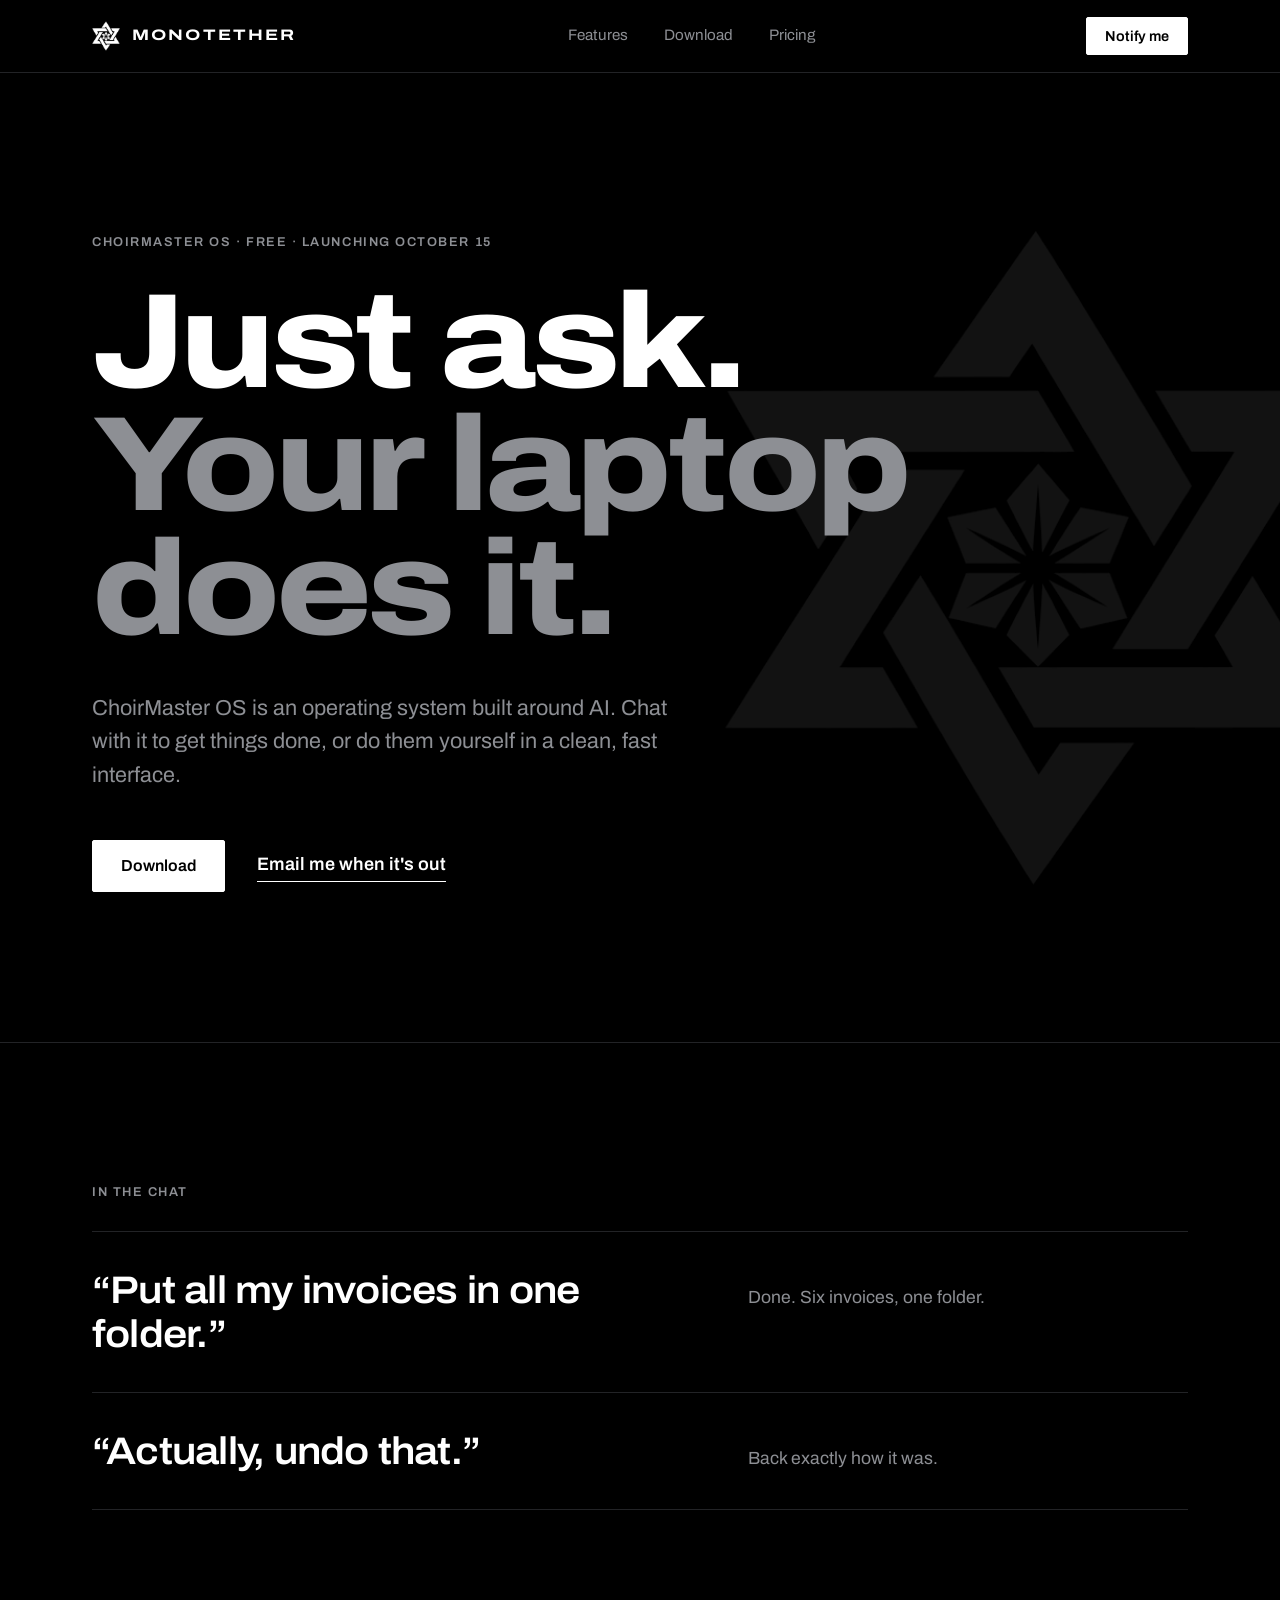
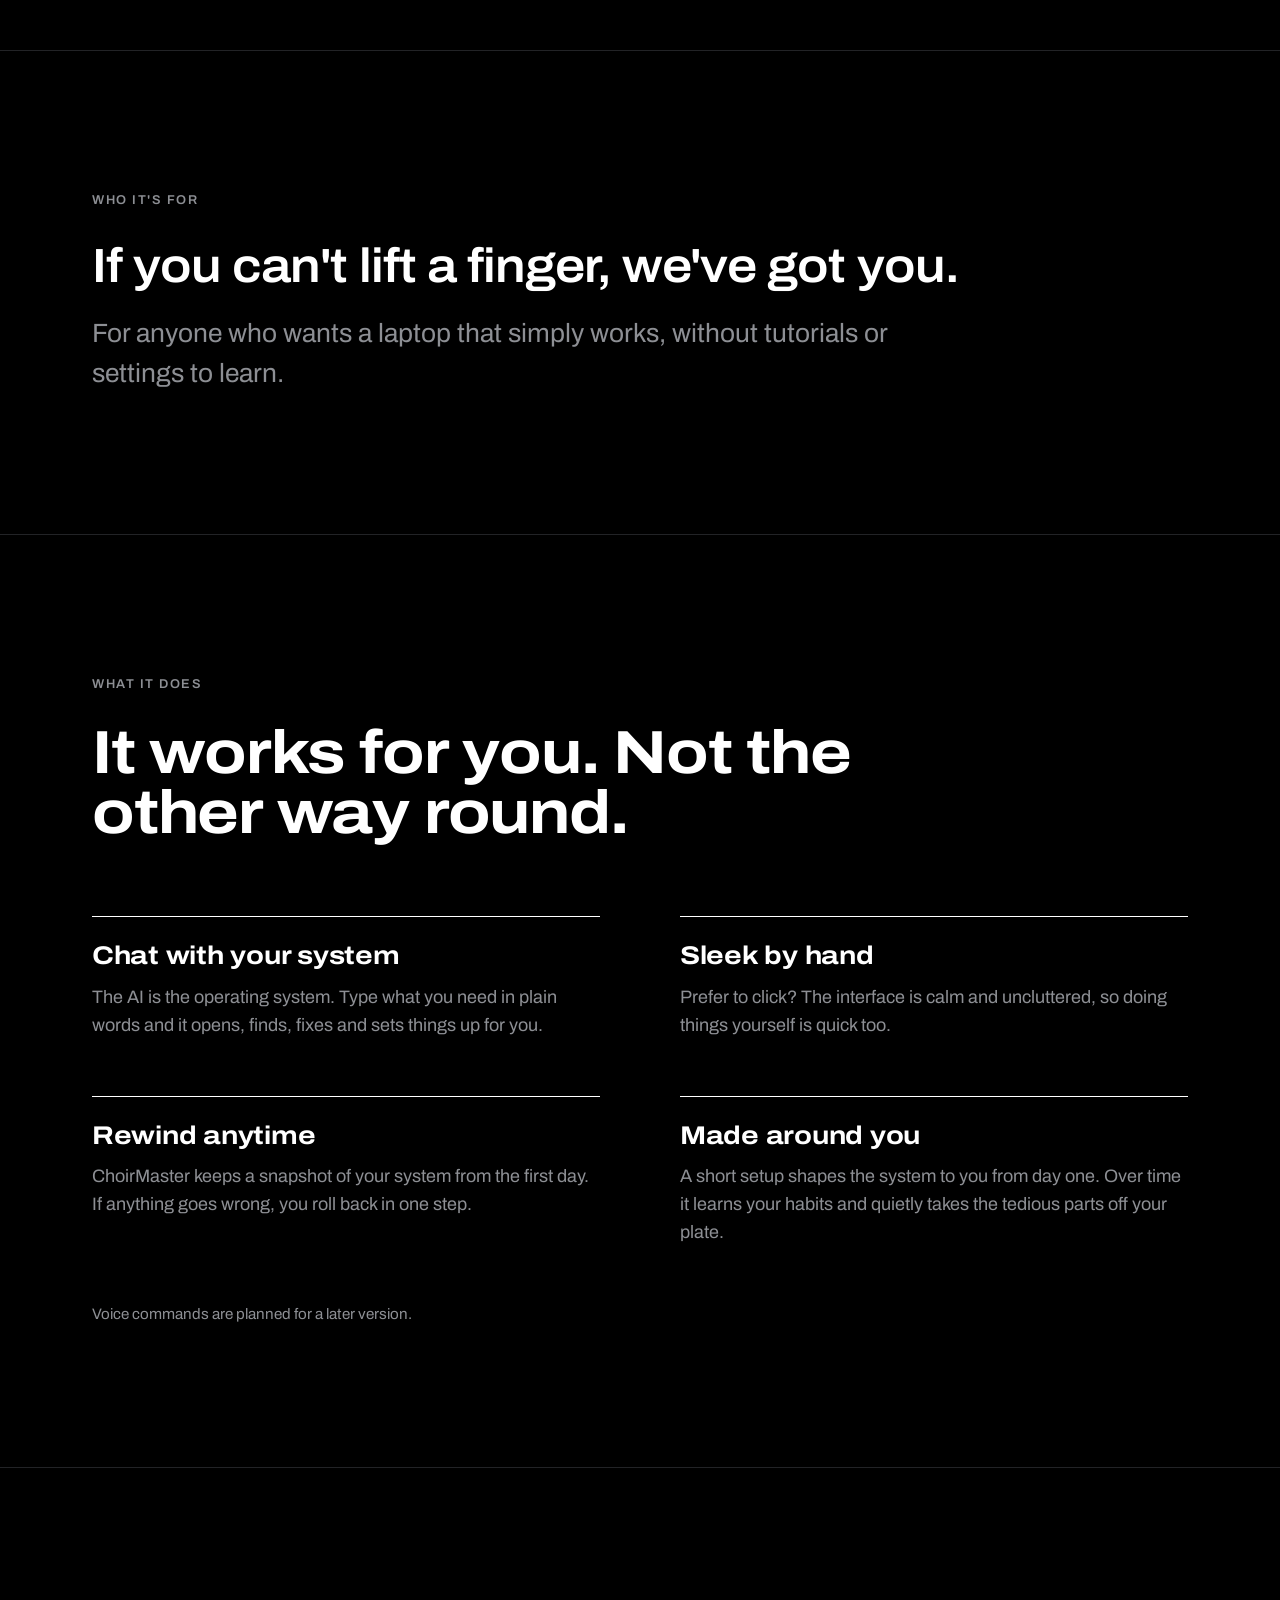
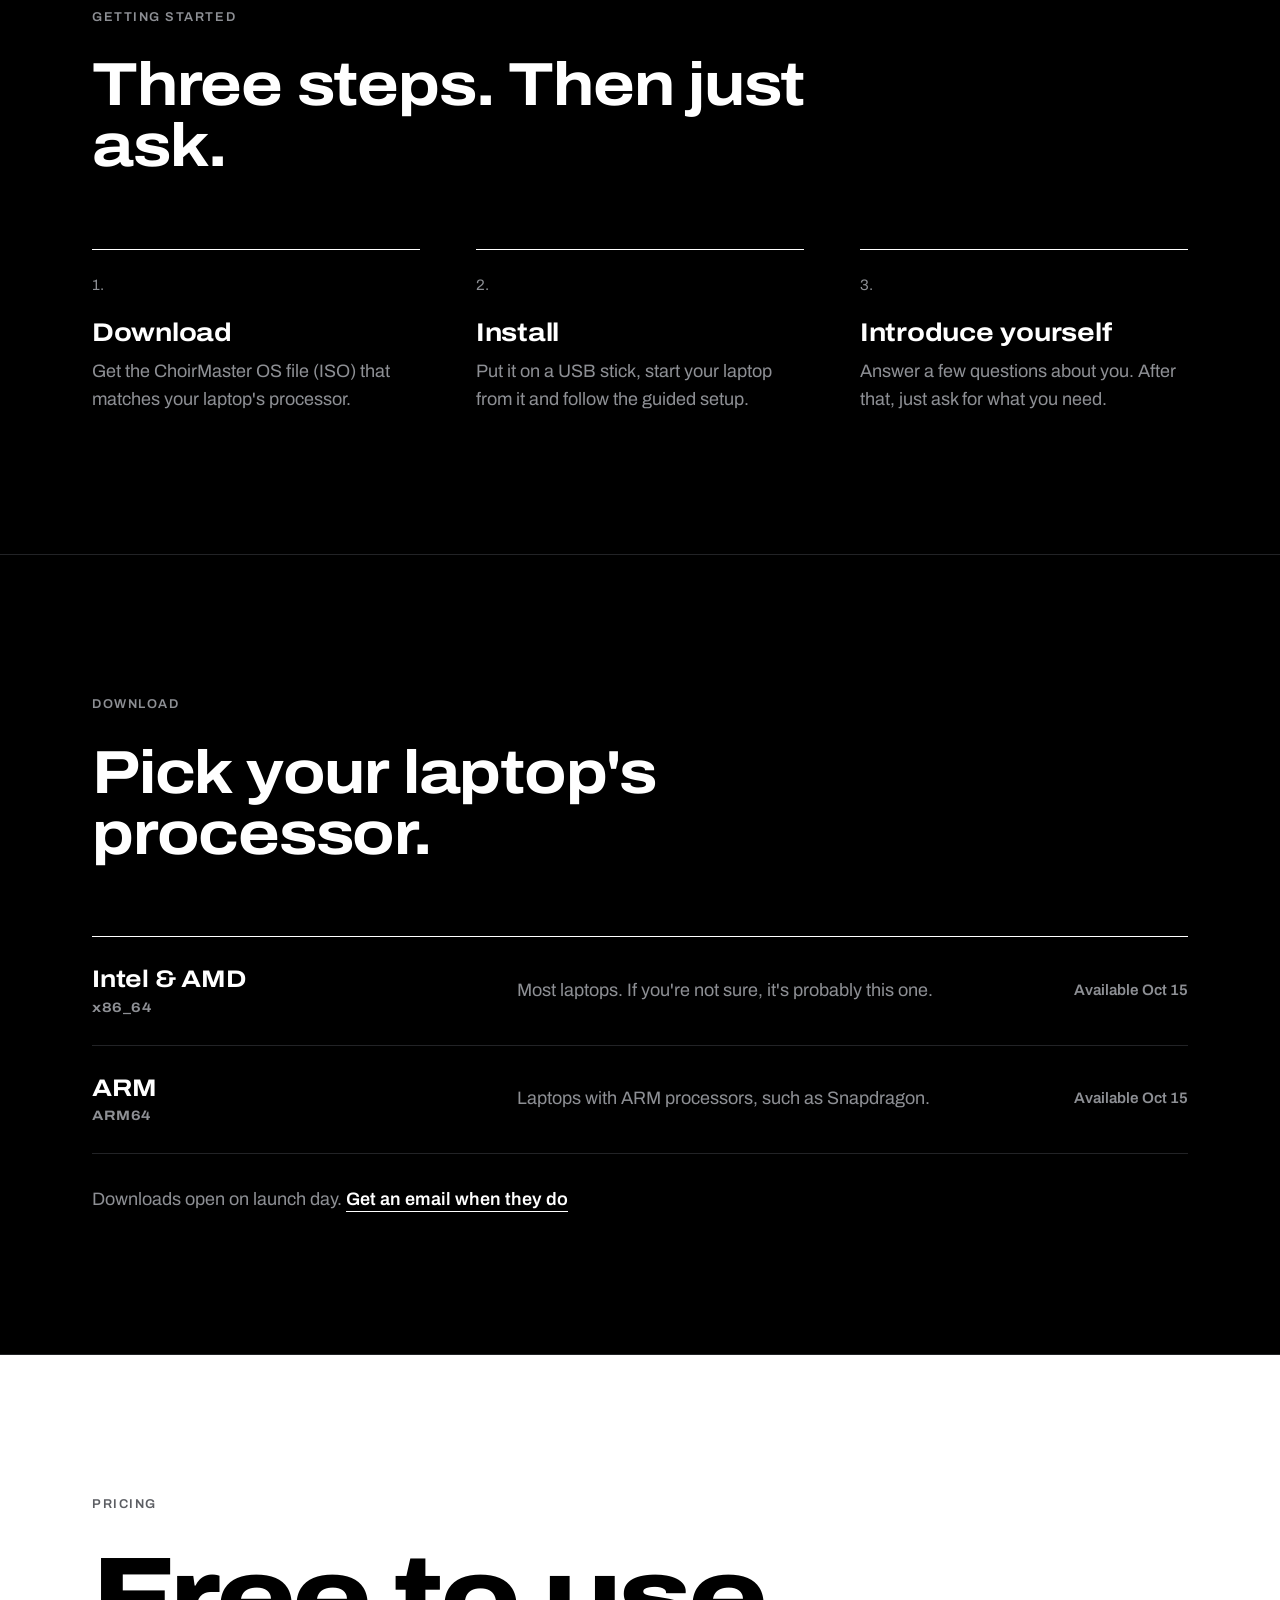
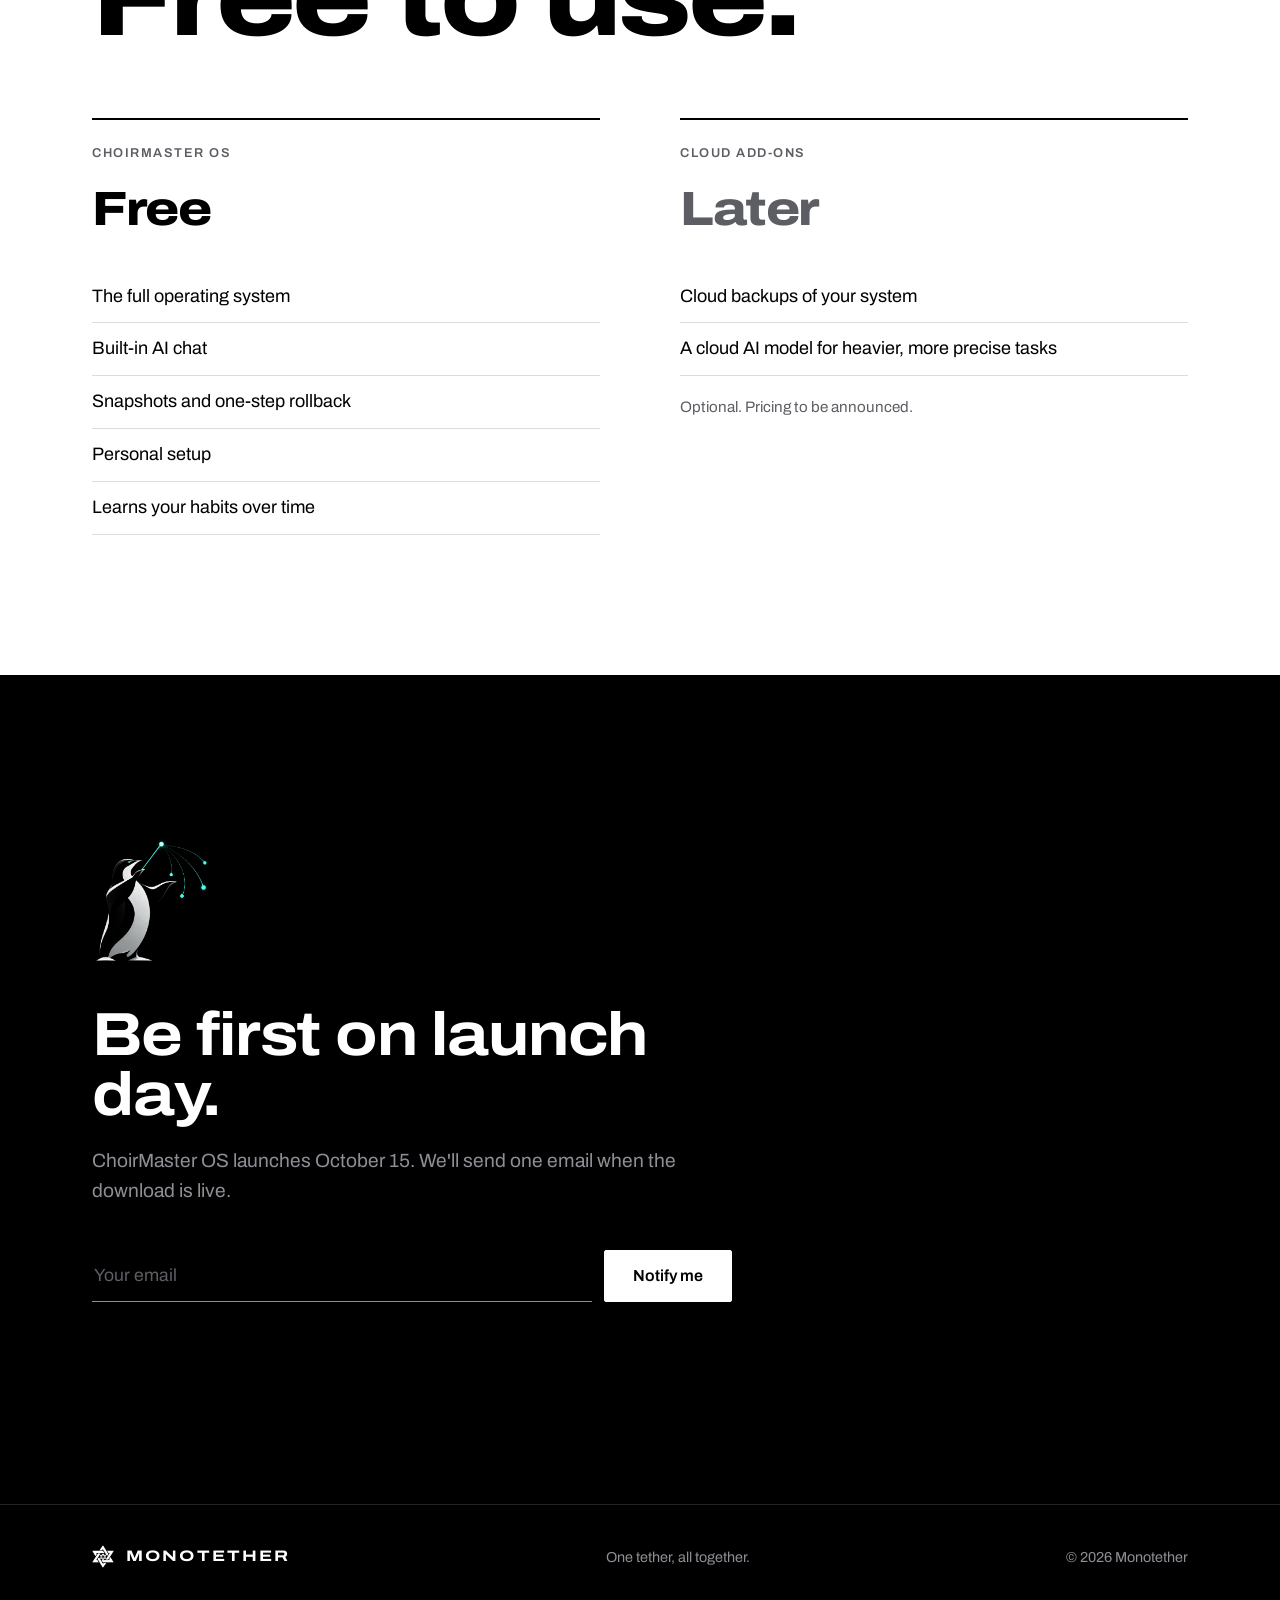
==== commit 23e57c3c: "Reframe ChoirMaster OS as chat + sleek manual use, not voice Voice commands come in a later version," ====
--- a/choirmaster/index.html
+++ b/choirmaster/index.html
@@ -3,11 +3,11 @@
 <head>
   <meta charset="utf-8">
   <meta name="viewport" content="width=device-width, initial-scale=1">
-  <title>ChoirMaster OS · The operating system you talk to</title>
-  <meta name="description" content="ChoirMaster OS is a laptop operating system built around AI. Talk to your system, roll back anytime, and let it learn how you work. Free, launching October 15.">
+  <title>ChoirMaster OS · Chat with your operating system</title>
+  <meta name="description" content="ChoirMaster OS is a laptop operating system built around AI. Chat with your system or use it by hand, roll back anytime, and let it learn how you work. Free, launching October 15.">
   <meta name="theme-color" content="#000000">
-  <meta property="og:title" content="ChoirMaster OS · The operating system you talk to">
-  <meta property="og:description" content="Just say it. Your laptop does it. Free, launching October 15.">
+  <meta property="og:title" content="ChoirMaster OS · Chat with your operating system">
+  <meta property="og:description" content="Just ask. Your laptop does it. Free, launching October 15.">
   <meta property="og:image" content="https://monotether.com/assets/og-choirmaster.png">
   <meta property="og:url" content="https://monotether.com/choirmaster">
   <link rel="canonical" href="https://monotether.com/choirmaster">
@@ -42,14 +42,14 @@
     <section class="hero">
       <div class="wrap hero__inner">
         <p class="label">ChoirMaster OS &middot; Free &middot; Launching October 15</p>
-        <h1 class="hero__title">Just say it.<br><span class="muted">Your laptop does it.</span></h1>
+        <h1 class="hero__title">Just ask.<br><span class="muted">Your laptop does it.</span></h1>
         <p class="hero__lead">
           ChoirMaster OS is an operating system built around AI.
-          Instead of digging through menus and settings, you tell your computer what you want.
+          Chat with it to get things done, or do them yourself in a clean, fast interface.
         </p>
         <div class="hero__cta">
           <a href="#download" class="btn">Download</a>
-          <a href="#access" class="link">Tell me when it's out</a>
+          <a href="#access" class="link">Email me when it's out</a>
         </div>
       </div>
       <img class="hero__mark" src="/assets/mark-white.png" alt="" aria-hidden="true" width="612" height="641">
@@ -57,7 +57,7 @@
 
     <section class="section">
       <div class="wrap">
-        <p class="label">How it feels</p>
+        <p class="label">In the chat</p>
         <div class="said">
           <div class="said__row">
             <p class="said__you">&ldquo;Put all my invoices in one folder.&rdquo;</p>
@@ -87,29 +87,30 @@
         <h2 class="section-title">It works for you. Not the other way round.</h2>
         <div class="cols">
           <div>
-            <h3>Talk to your system</h3>
-            <p>The AI is the operating system. Ask in plain words and it opens, finds, fixes and sets things up for you.</p>
+            <h3>Chat with your system</h3>
+            <p>The AI is the operating system. Type what you need in plain words and it opens, finds, fixes and sets things up for you.</p>
+          </div>
+          <div>
+            <h3>Sleek by hand</h3>
+            <p>Prefer to click? The interface is calm and uncluttered, so doing things yourself is quick too.</p>
           </div>
           <div>
             <h3>Rewind anytime</h3>
             <p>ChoirMaster keeps a snapshot of your system from the first day. If anything goes wrong, you roll back in one step.</p>
           </div>
           <div>
-            <h3>Yours from day one</h3>
-            <p>A short setup when you first sign up shapes the system around you and the way you work.</p>
-          </div>
-          <div>
-            <h3>Better every day</h3>
-            <p>It learns your habits and the things that slow you down, then quietly takes them off your plate.</p>
-          </div>
-        </div>
+            <h3>Made around you</h3>
+            <p>A short setup shapes the system to you from day one. Over time it learns your habits and quietly takes the tedious parts off your plate.</p>
+          </div>
+        </div>
+        <p class="footnote">Voice commands are planned for a later version.</p>
       </div>
     </section>
 
     <section class="section">
       <div class="wrap">
         <p class="label">Getting started</p>
-        <h2 class="section-title">Three steps. Then just talk.</h2>
+        <h2 class="section-title">Three steps. Then just ask.</h2>
         <ol class="steps">
           <li>
             <h3>Download</h3>
@@ -121,7 +122,7 @@
           </li>
           <li>
             <h3>Introduce yourself</h3>
-            <p>Tell ChoirMaster a little about you. After that, just ask for what you need.</p>
+            <p>Answer a few questions about you. After that, just ask for what you need.</p>
           </li>
         </ol>
       </div>
@@ -157,7 +158,7 @@
             <p class="plan__price">Free</p>
             <ul>
               <li>The full operating system</li>
-              <li>Built-in AI you talk to</li>
+              <li>Built-in AI chat</li>
               <li>Snapshots and one-step rollback</li>
               <li>Personal setup</li>
               <li>Learns your habits over time</li>
--- a/styles.css
+++ b/styles.css
@@ -112,6 +112,7 @@
 .cols > div { border-top: 1px solid var(--white); padding-top: 24px; }
 .cols h3 { font-size: 1.6rem; margin-bottom: 12px; }
 .cols p { color: var(--grey); max-width: 28em; }
+.footnote { margin-top: 56px; color: var(--grey); font-size: .95rem; }
 
 /* Spoken examples (ChoirMaster) */
 .said { border-top: 1px solid var(--line); }
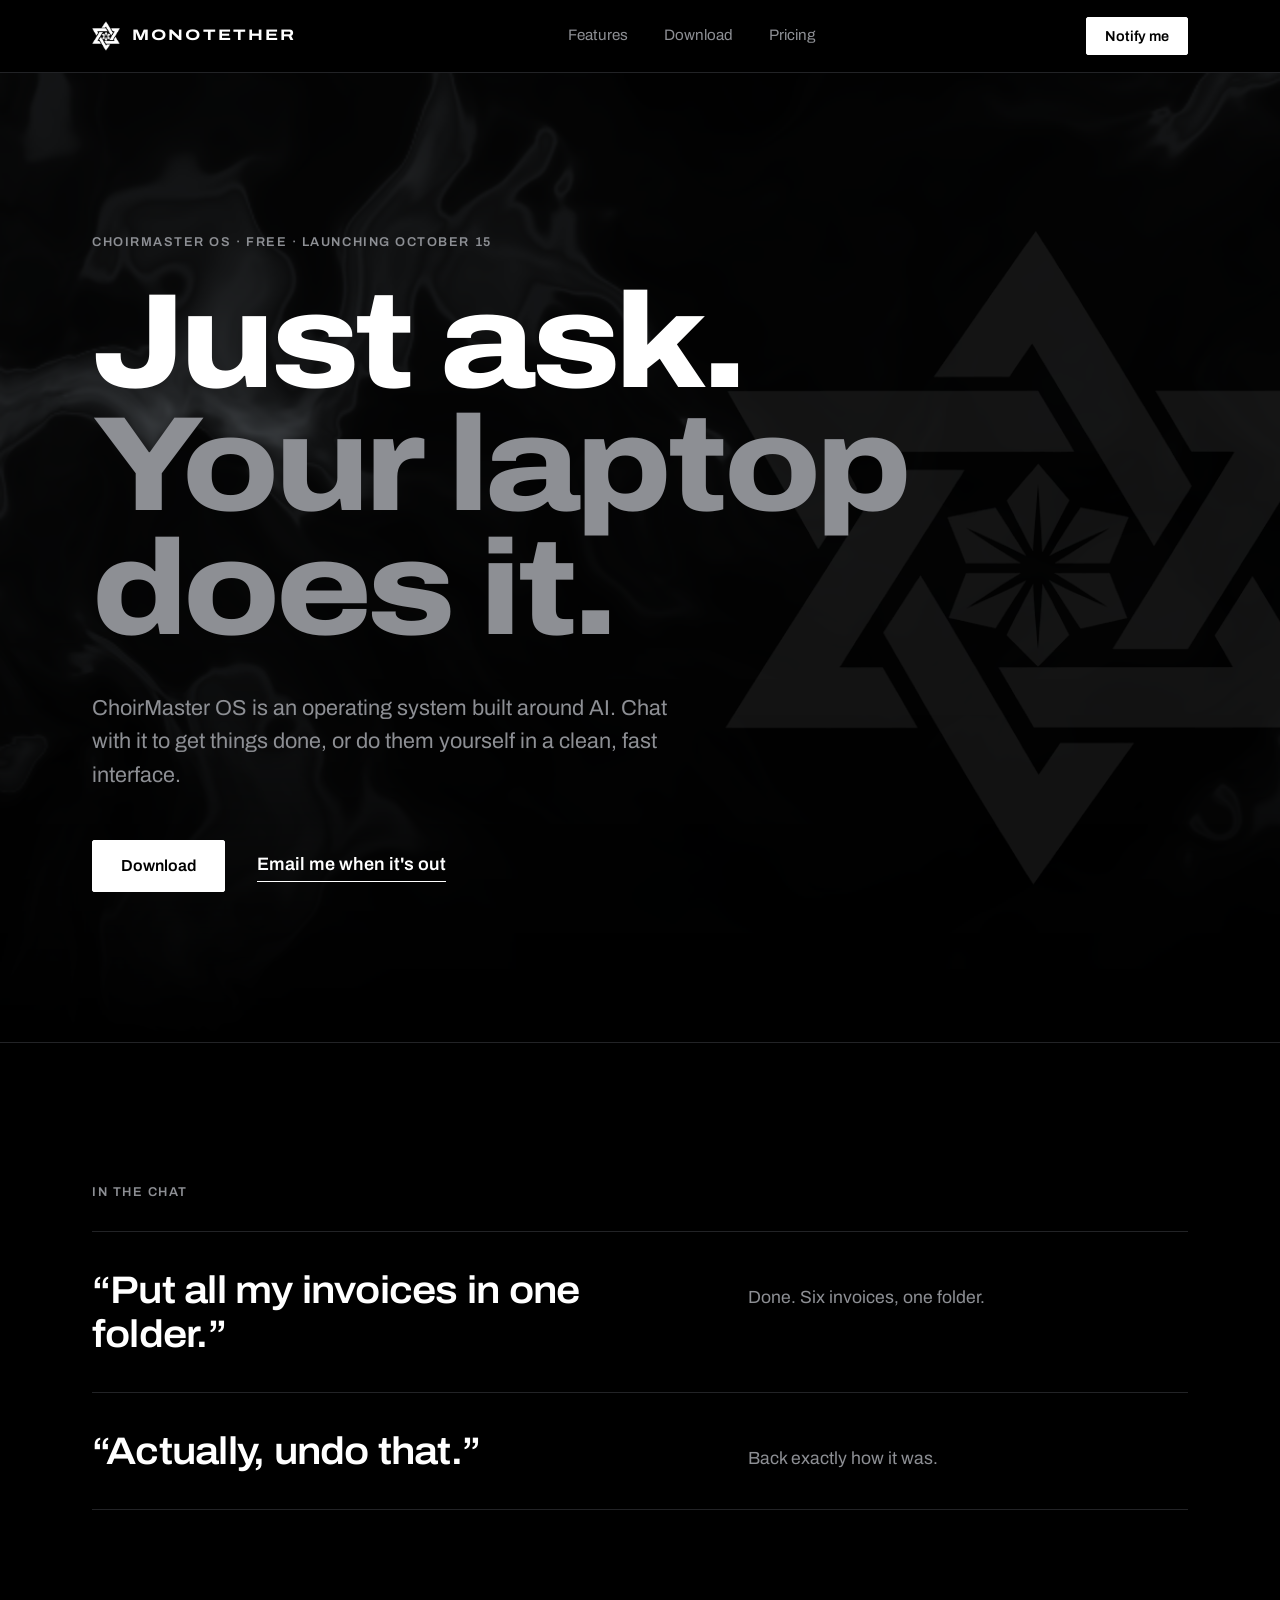
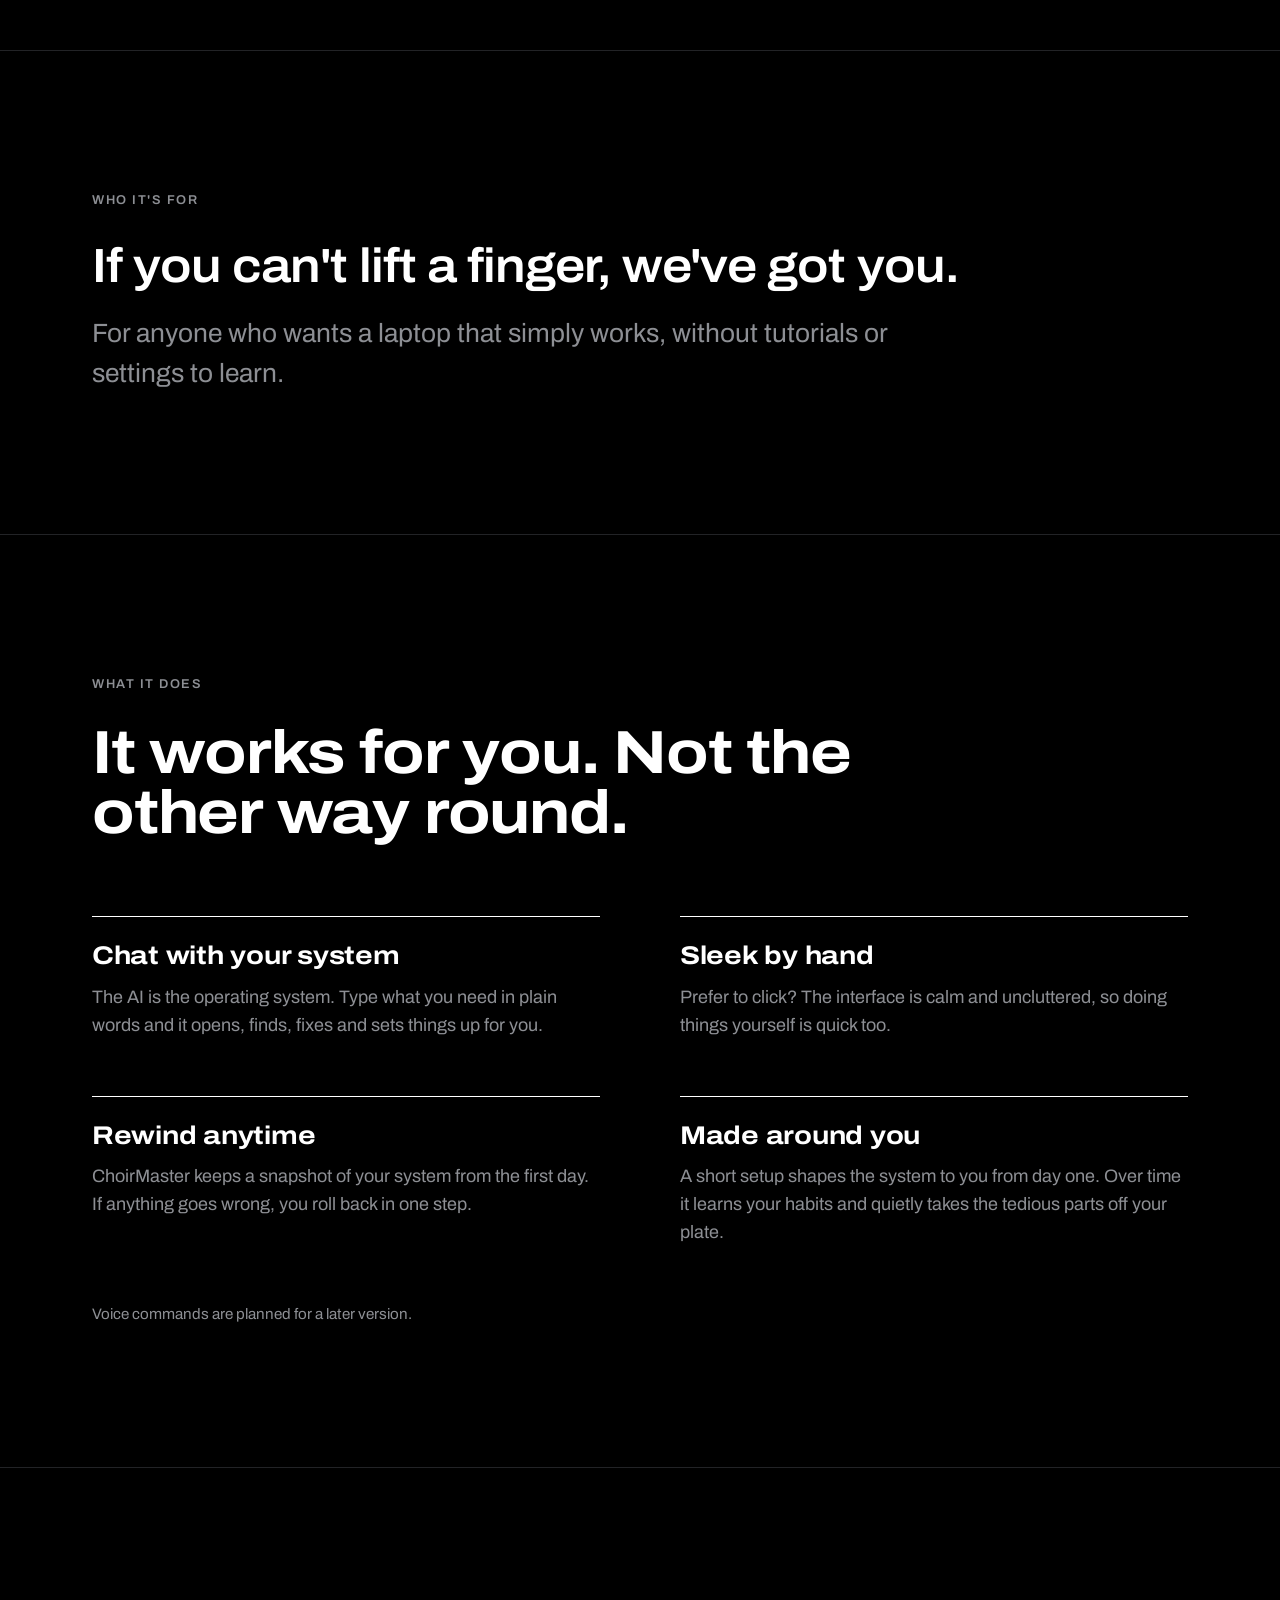
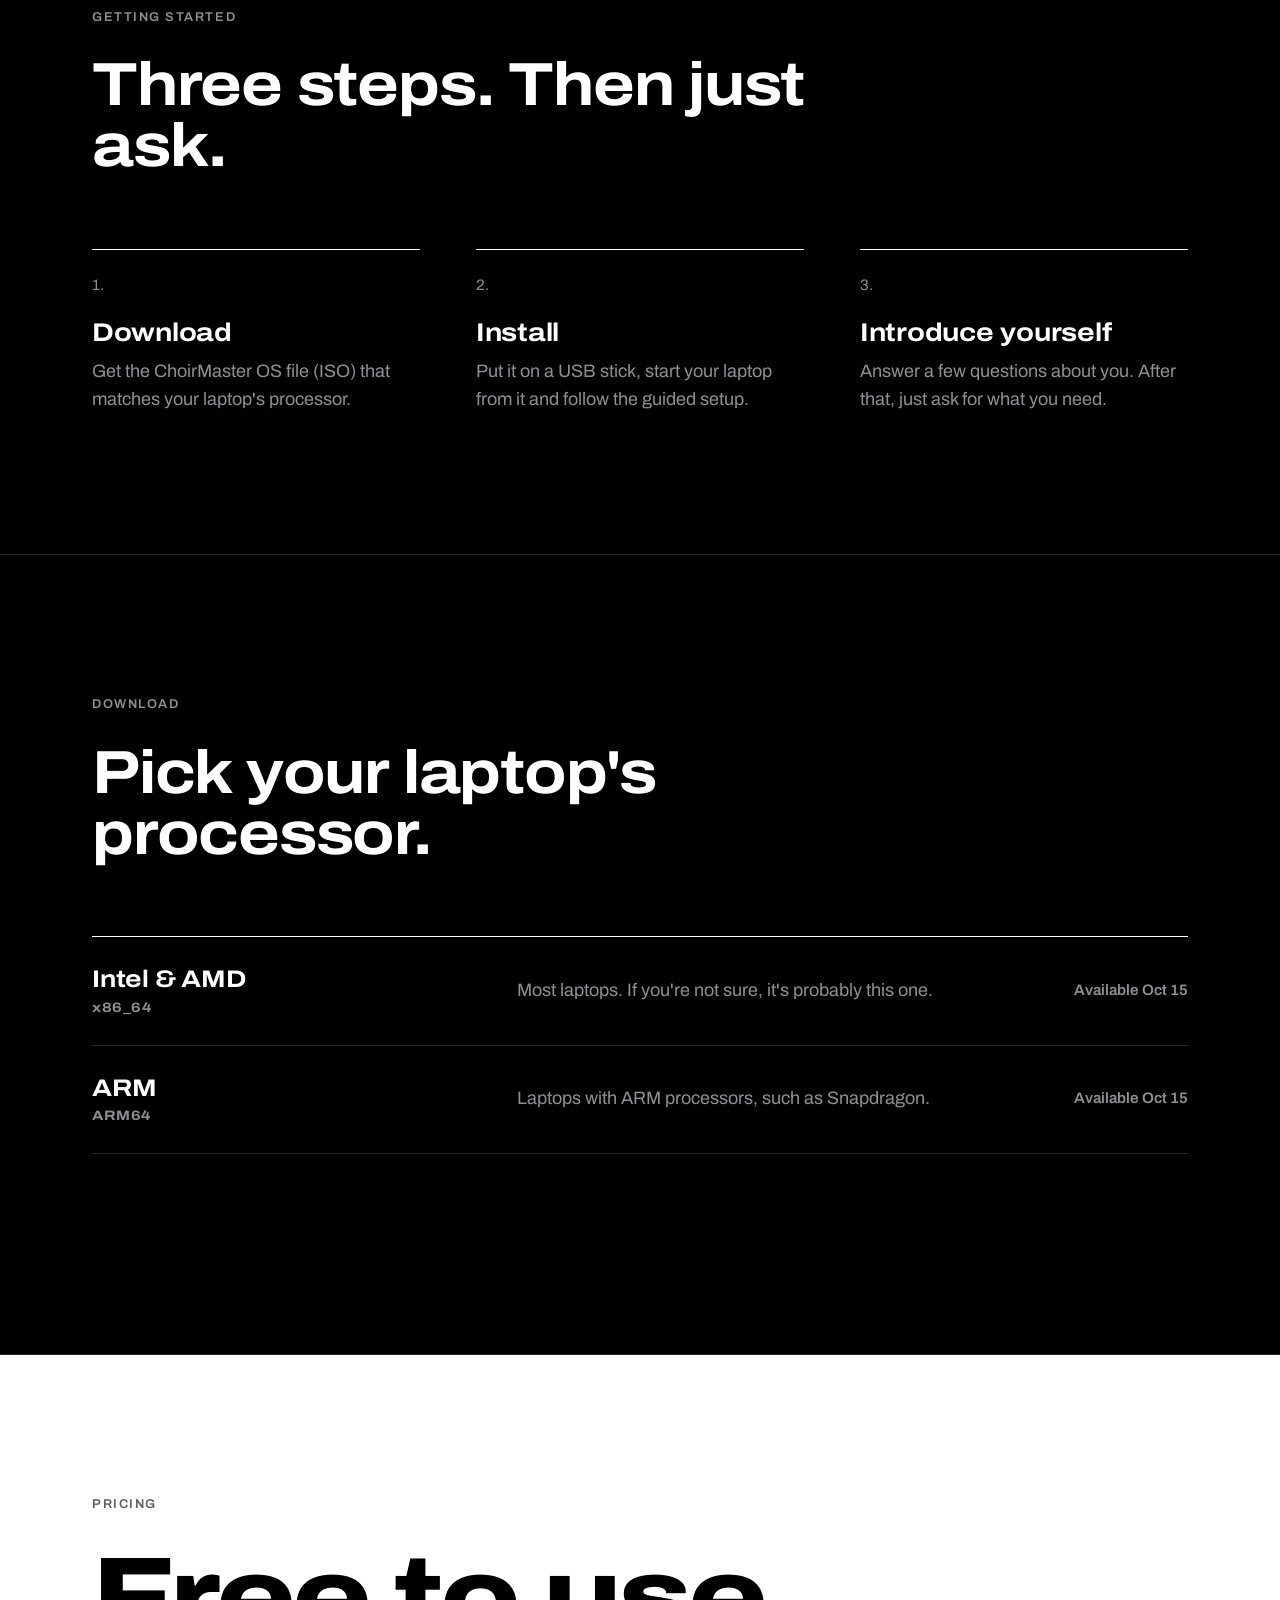
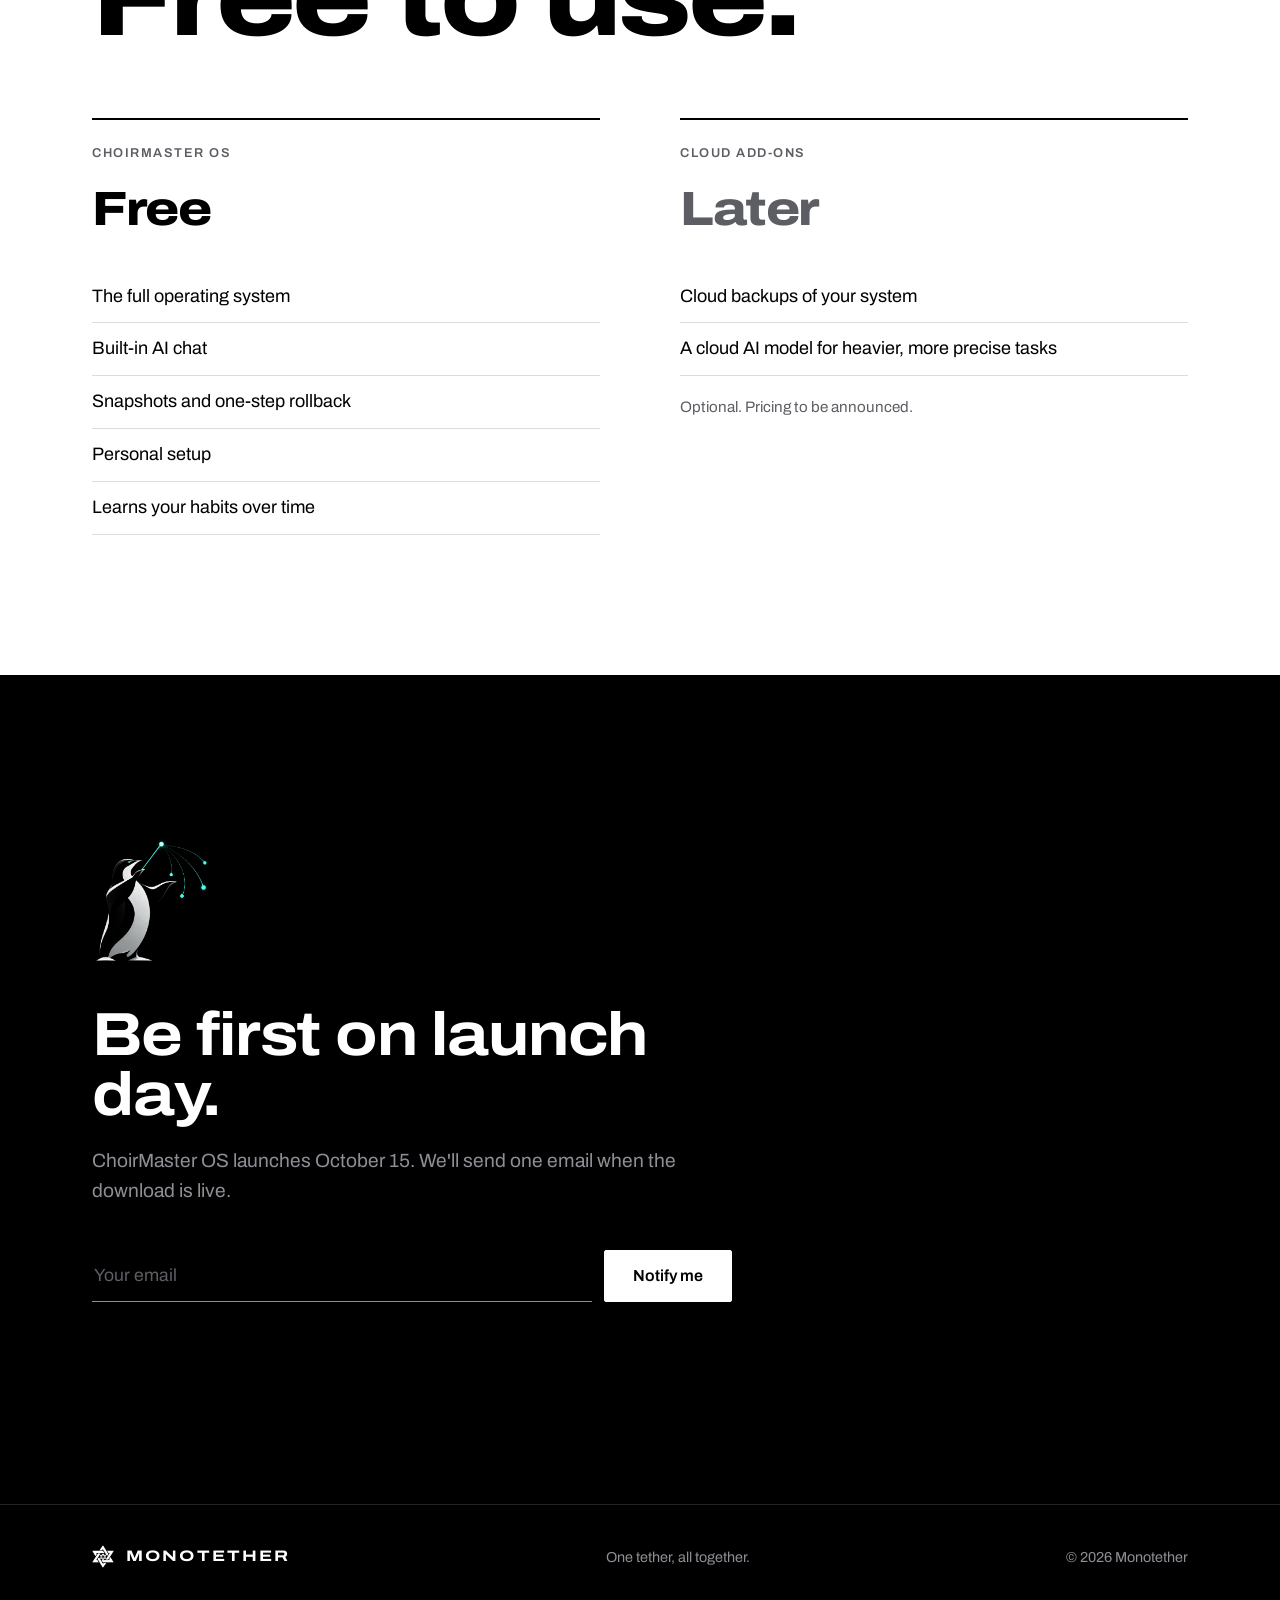
==== commit b2475c8d: "Add fluid hero background and Framer-style motion - WebGL monochrome fluid behind each hero, driftin" ====
--- a/choirmaster/index.html
+++ b/choirmaster/index.html
@@ -6,6 +6,7 @@
   <title>ChoirMaster OS · Chat with your operating system</title>
   <meta name="description" content="ChoirMaster OS is a laptop operating system built around AI. Chat with your system or use it by hand, roll back anytime, and let it learn how you work. Free, launching October 15.">
   <meta name="theme-color" content="#000000">
+  <script>document.documentElement.classList.add('js')</script>
   <meta property="og:title" content="ChoirMaster OS · Chat with your operating system">
   <meta property="og:description" content="Just ask. Your laptop does it. Free, launching October 15.">
   <meta property="og:image" content="https://monotether.com/assets/og-choirmaster.png">
--- a/styles.css
+++ b/styles.css
@@ -8,6 +8,7 @@
   --paper-grey: #5c5e63;
   --accent: #2ee6d6;
   --wrap: 1160px;
+  --ease: cubic-bezier(.16, 1, .3, 1);
   --font: "Archivo", "Helvetica Neue", Arial, sans-serif;
 }
 
@@ -83,9 +84,11 @@
 .hero__mark {
   position: absolute; right: -6%; top: 50%; transform: translateY(-50%);
   width: min(52vw, 640px); opacity: .07; pointer-events: none;
+  translate: var(--mx, 0) var(--my, 0);
+  transition: translate 1.2s var(--ease);
   animation: spin 120s linear infinite;
 }
-@keyframes spin { to { transform: translateY(-50%) rotate(360deg); } }
+@keyframes spin { to { rotate: 360deg; } }
 
 /* Generic section */
 .section { padding: 140px 0; border-bottom: 1px solid var(--line); }
@@ -178,6 +181,67 @@
 .footer__inner { display: flex; align-items: center; justify-content: space-between; gap: 16px; flex-wrap: wrap; }
 .footer p { font-size: .9rem; color: var(--grey); }
 
+/* ---------- Motion ---------- */
+
+/* Fluid background (WebGL canvas injected by script.js) */
+.hero__fluid {
+  position: absolute; inset: 0; width: 100%; height: 100%;
+  pointer-events: none; opacity: 0;
+  transition: opacity 2.4s ease;
+  -webkit-mask-image: linear-gradient(to bottom, #000 55%, transparent);
+          mask-image: linear-gradient(to bottom, #000 55%, transparent);
+}
+.hero__fluid.is-on { opacity: 1; }
+
+/* Hero intro: lines rise from behind a mask, then the rest un-blurs in */
+.js .hero__title .line { display: block; overflow: hidden; padding-bottom: .06em; margin-bottom: -.06em; }
+.js .hero__title .line > span { display: block; transform: translateY(105%); }
+.js .hero .label,
+.js .hero__lead,
+.js .hero__cta { opacity: 0; filter: blur(8px); transform: translateY(16px); }
+.js .hero__mark { opacity: 0; }
+
+.is-ready .hero__title .line > span { transform: none; transition: transform 1.3s var(--ease); }
+.is-ready .hero__title .line:nth-child(2) > span { transition-delay: .12s; }
+.is-ready .hero .label,
+.is-ready .hero__lead,
+.is-ready .hero__cta { opacity: 1; filter: none; transform: none; transition: opacity 1s var(--ease), filter 1s var(--ease), transform 1.2s var(--ease); }
+.is-ready .hero .label { transition-delay: .05s; }
+.is-ready .hero__lead { transition-delay: .35s; }
+.is-ready .hero__cta { transition-delay: .5s; }
+.is-ready .hero__mark { opacity: .07; transition: opacity 2.4s ease .3s, translate 1.2s var(--ease); }
+
+/* Scroll reveals */
+.js [data-reveal] {
+  opacity: 0; filter: blur(10px); transform: translateY(28px);
+  transition: opacity .9s var(--ease), filter .9s var(--ease), transform 1.1s var(--ease);
+  transition-delay: calc(var(--i, 0) * 90ms);
+}
+.js [data-reveal].is-in { opacity: 1; filter: none; transform: none; }
+
+/* Ruled lines draw in from the left */
+.js .cols > div, .js .steps li, .js .plan { border-top-color: transparent; position: relative; }
+.js .cols > div::after, .js .steps li::after, .js .plan::after {
+  content: ""; position: absolute; left: 0; top: -1px; height: 1px; width: 100%;
+  background: currentColor; transform: scaleX(0); transform-origin: left;
+  transition: transform 1.4s var(--ease); transition-delay: calc(var(--i, 0) * 90ms + .1s);
+}
+.js .plan::after { height: 2px; top: -2px; }
+.js .cols > div.is-in::after, .js .steps li.is-in::after, .js .plan.is-in::after { transform: none; }
+.js .cols > div::after, .js .steps li::after { color: var(--white); }
+
+/* Penguin: gentle float plus mouse parallax */
+.split__art img, .access__art {
+  translate: var(--px, 0) var(--py, 0);
+  transition: translate 1.2s var(--ease);
+  animation: float 7s ease-in-out infinite;
+}
+@keyframes float { 50% { transform: translateY(-12px); } }
+
+/* Buttons and links: a smoother feel */
+.btn { transition: background .3s var(--ease), color .3s var(--ease), transform .4s var(--ease); }
+.btn:active { transform: scale(.97); }
+
 /* Responsive */
 @media (max-width: 860px) {
   .nav__links { display: none; }
@@ -199,4 +263,8 @@
 @media (prefers-reduced-motion: reduce) {
   *, *::before, *::after { animation: none !important; transition: none !important; }
   html { scroll-behavior: auto; }
-}
+  .js [data-reveal], .js .hero .label, .js .hero__lead, .js .hero__cta,
+  .js .hero__title .line > span { opacity: 1 !important; filter: none !important; transform: none !important; }
+  .js .hero__mark { opacity: .07; }
+  .js .cols > div::after, .js .steps li::after, .js .plan::after { transform: none; }
+}
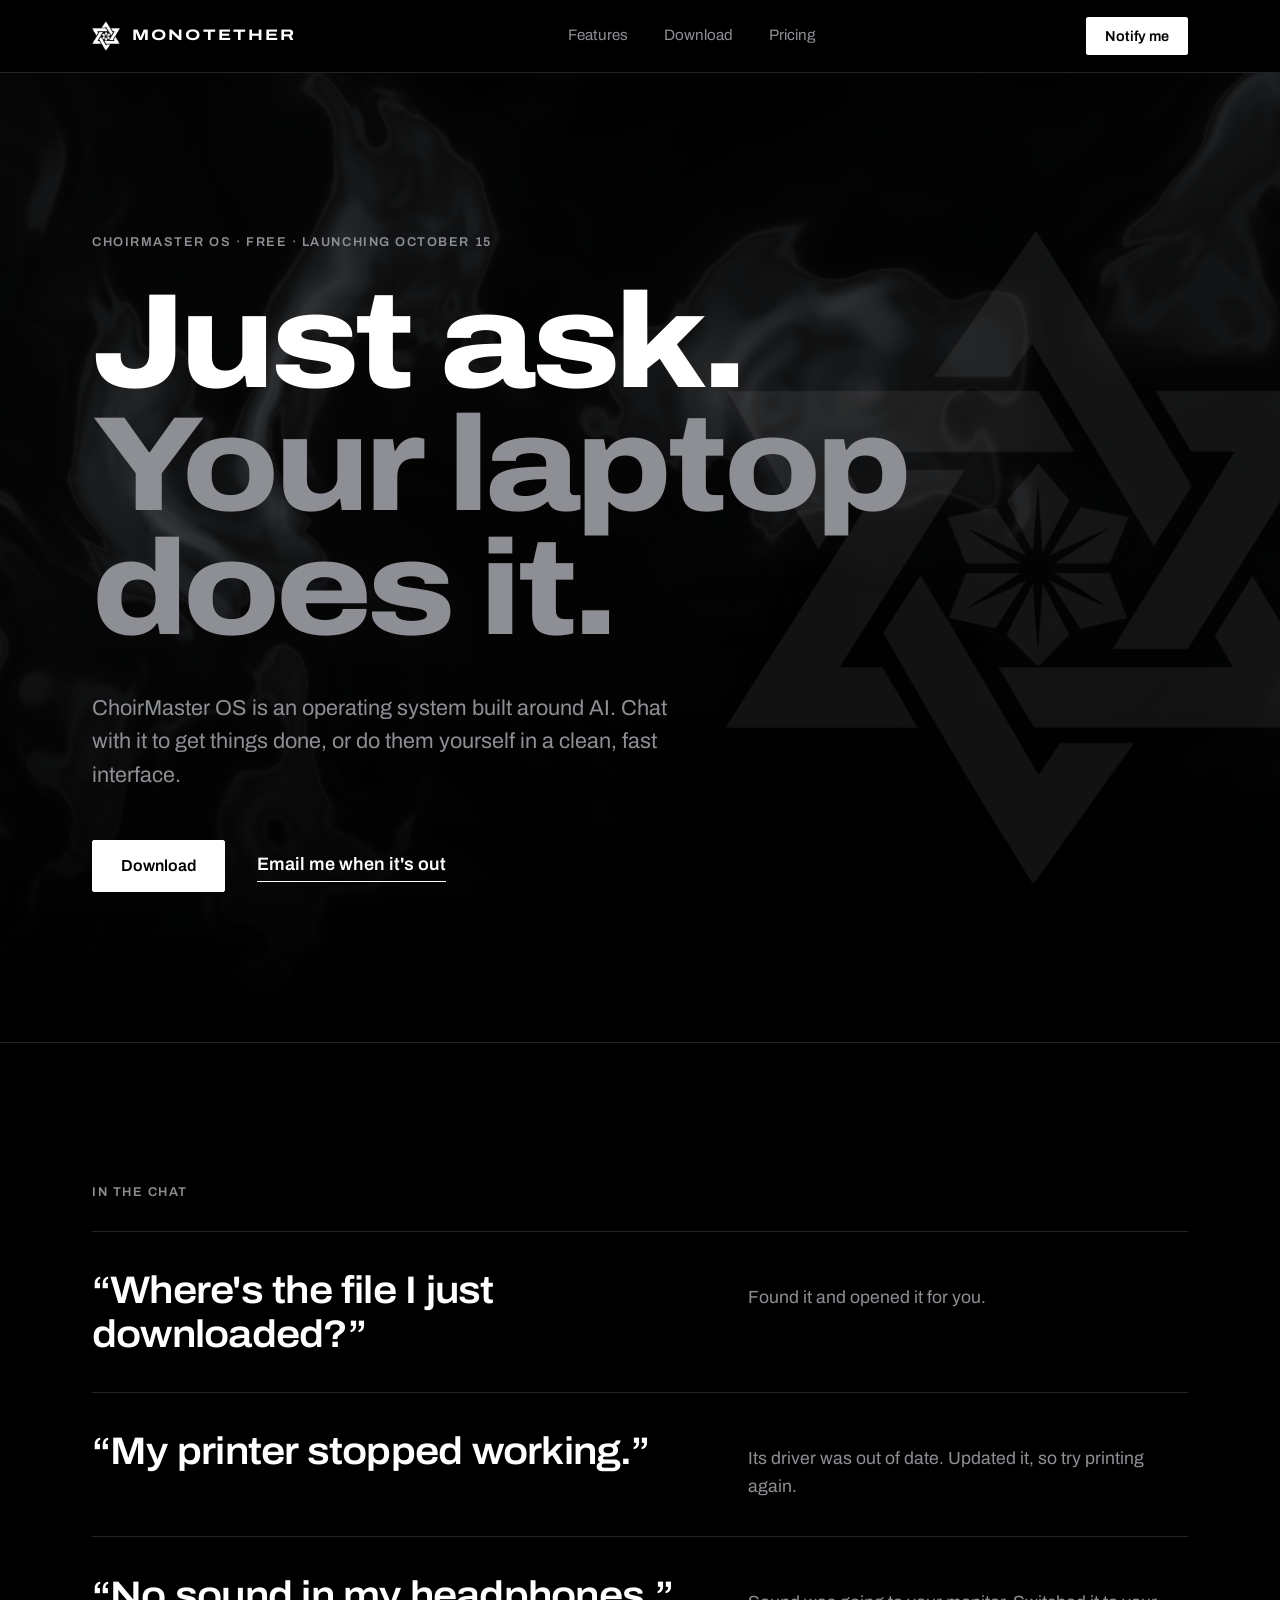
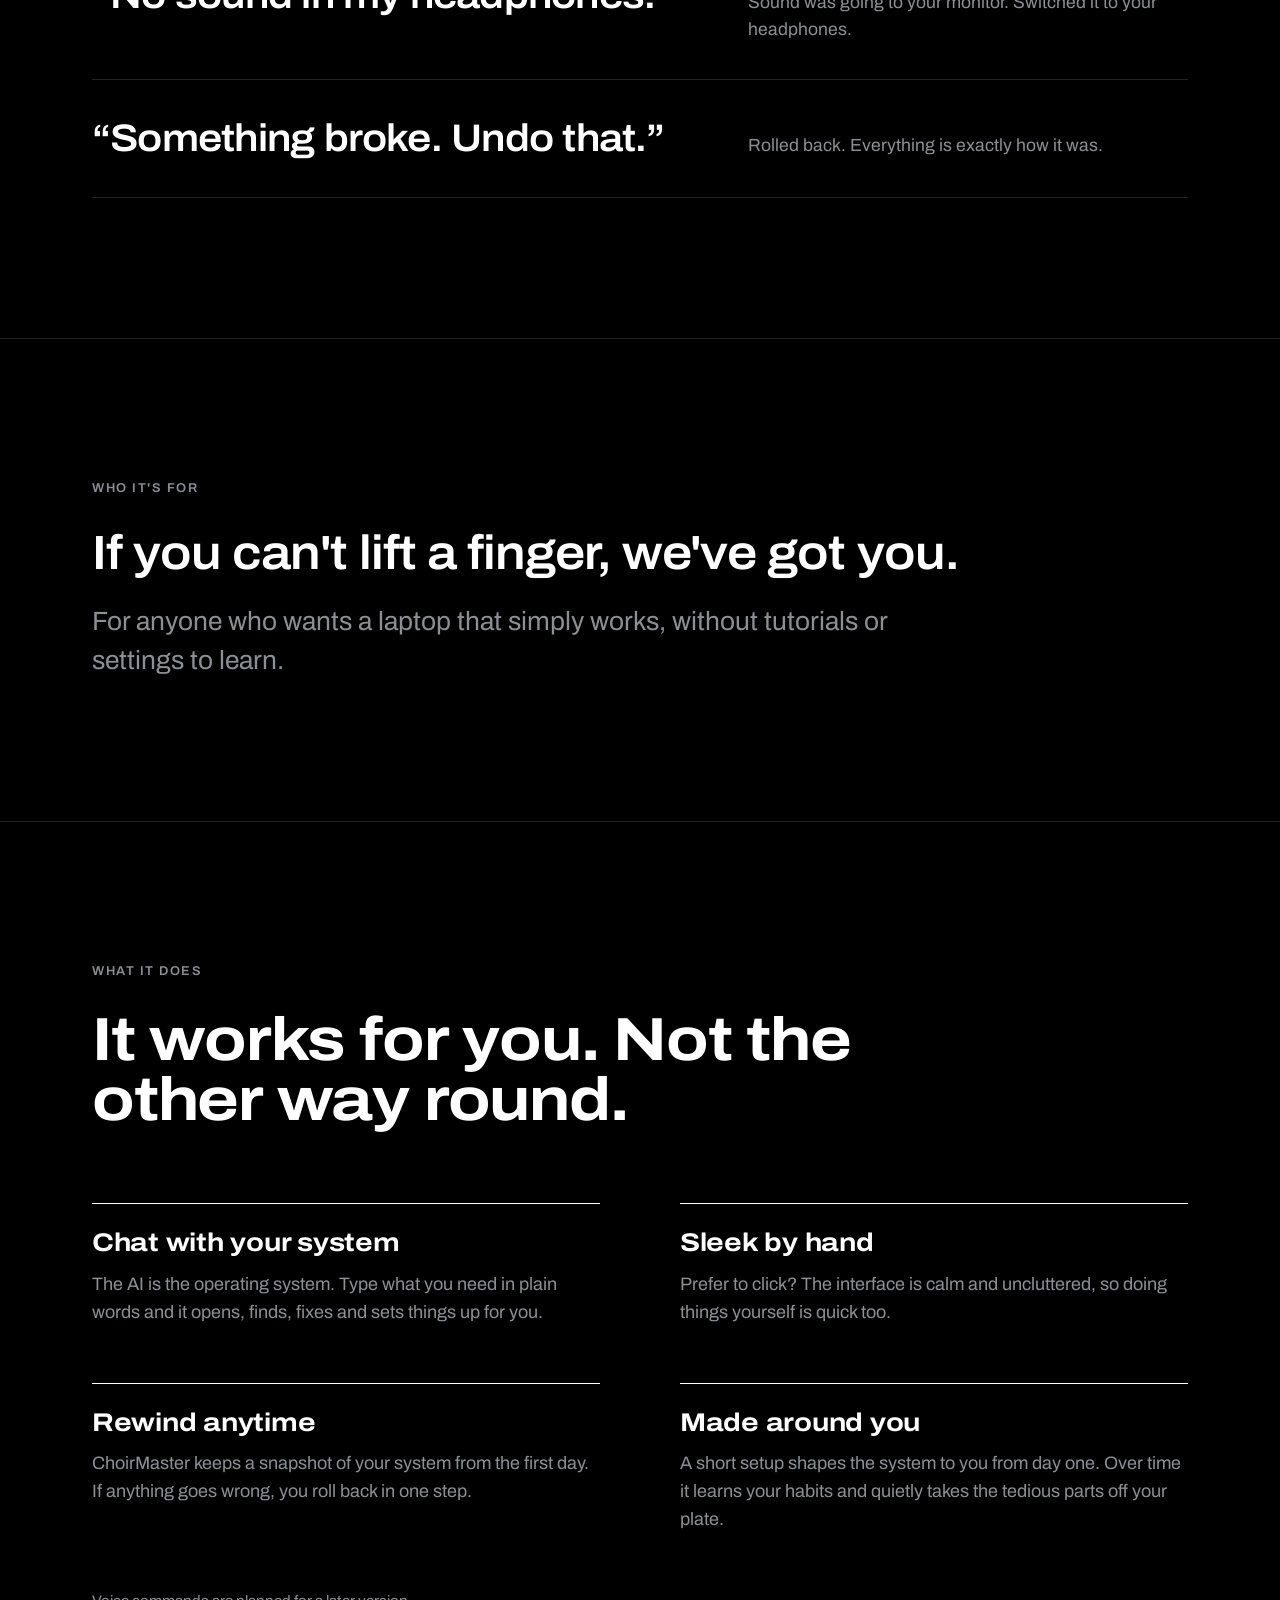
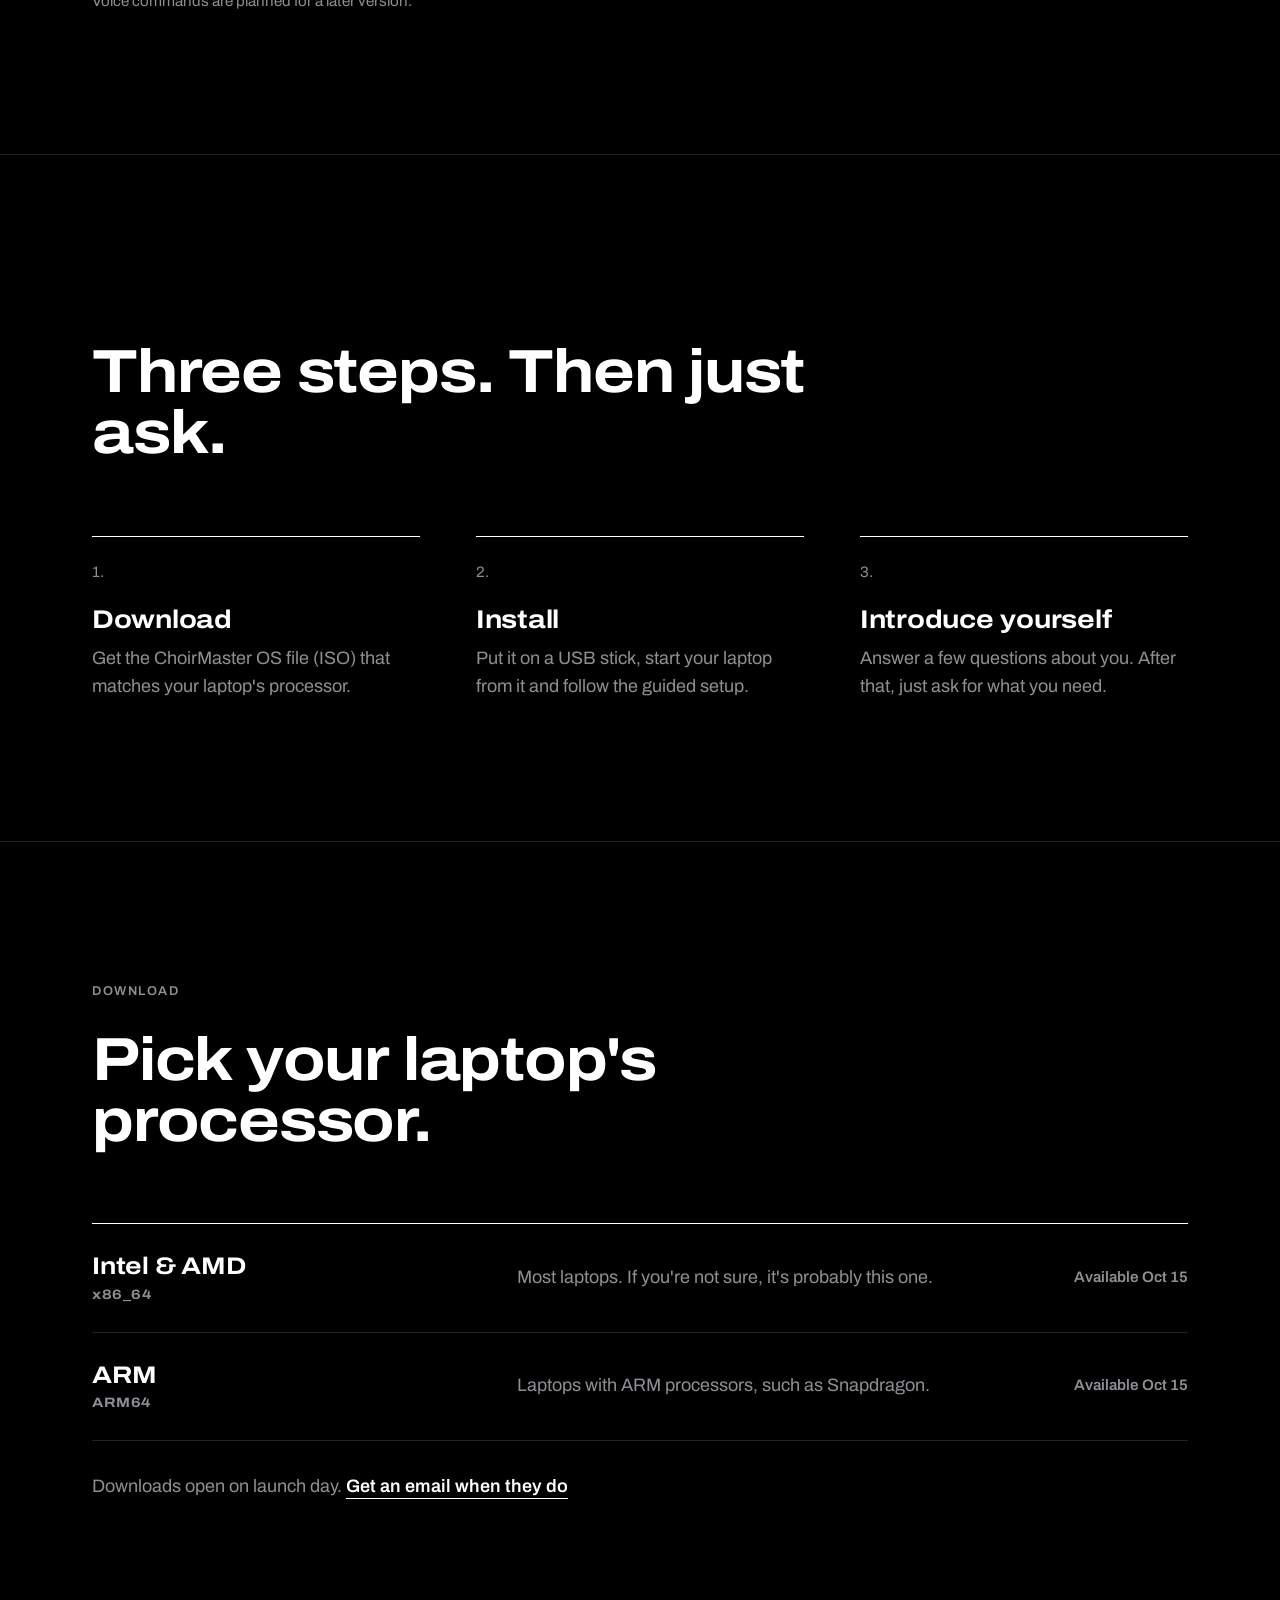
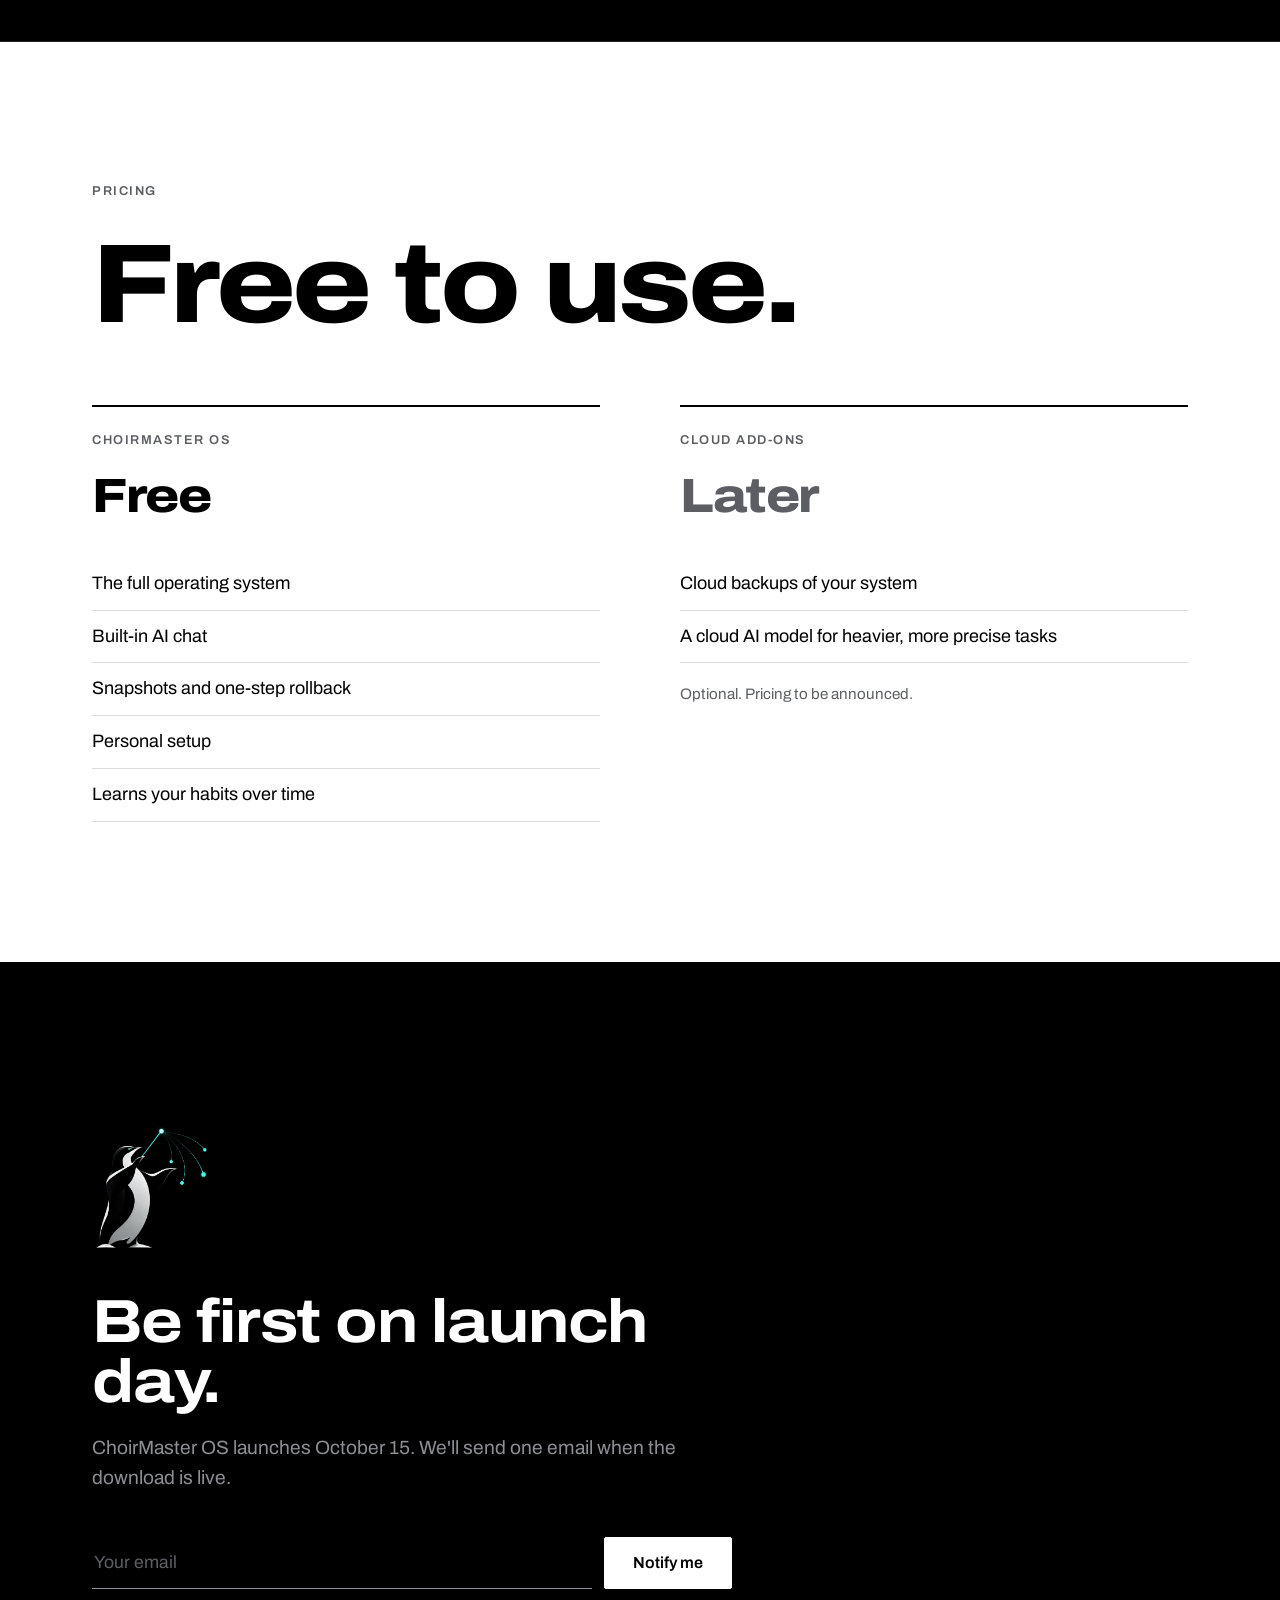
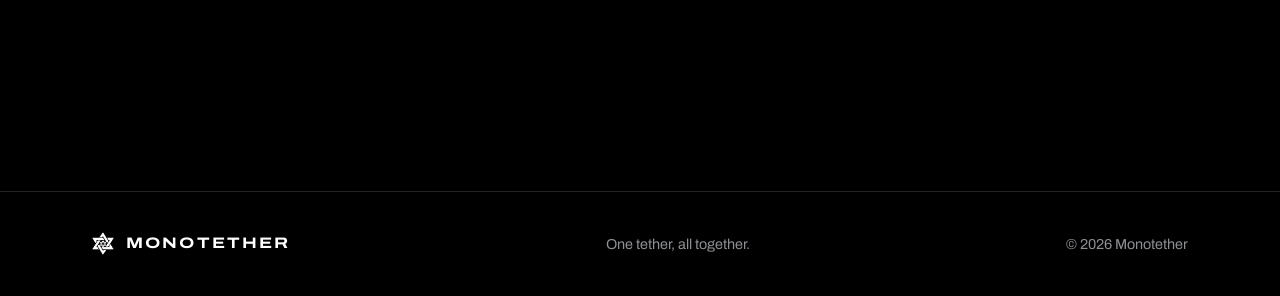
==== commit 063ee399: "Replace chat example with real everyday problems Swap the invoices line for problems people actually" ====
--- a/choirmaster/index.html
+++ b/choirmaster/index.html
@@ -61,12 +61,20 @@
         <p class="label">In the chat</p>
         <div class="said">
           <div class="said__row">
-            <p class="said__you">&ldquo;Put all my invoices in one folder.&rdquo;</p>
-            <p class="said__os">Done. Six invoices, one folder.</p>
-          </div>
-          <div class="said__row">
-            <p class="said__you">&ldquo;Actually, undo that.&rdquo;</p>
-            <p class="said__os">Back exactly how it was.</p>
+            <p class="said__you">&ldquo;Where's the file I just downloaded?&rdquo;</p>
+            <p class="said__os">Found it and opened it for you.</p>
+          </div>
+          <div class="said__row">
+            <p class="said__you">&ldquo;My printer stopped working.&rdquo;</p>
+            <p class="said__os">Its driver was out of date. Updated it, so try printing again.</p>
+          </div>
+          <div class="said__row">
+            <p class="said__you">&ldquo;No sound in my headphones.&rdquo;</p>
+            <p class="said__os">Sound was going to your monitor. Switched it to your headphones.</p>
+          </div>
+          <div class="said__row">
+            <p class="said__you">&ldquo;Something broke. Undo that.&rdquo;</p>
+            <p class="said__os">Rolled back. Everything is exactly how it was.</p>
           </div>
         </div>
       </div>
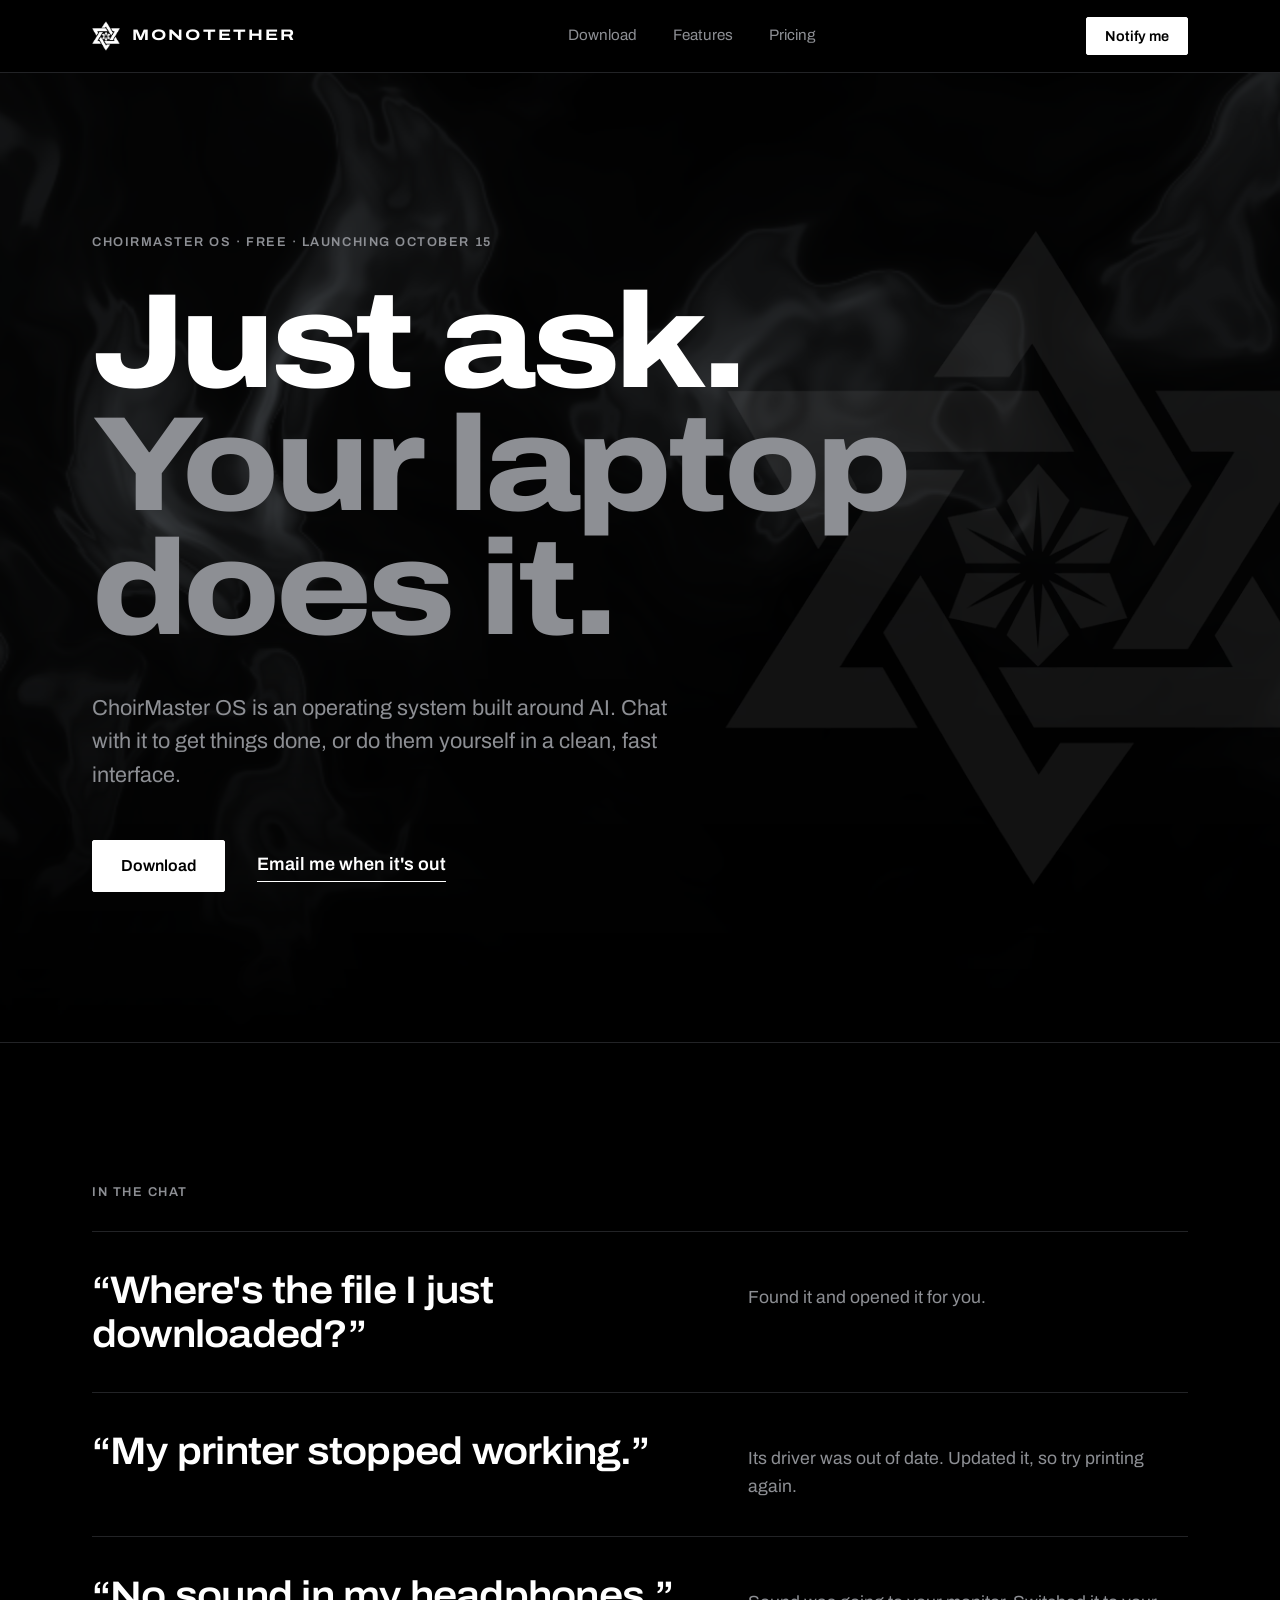
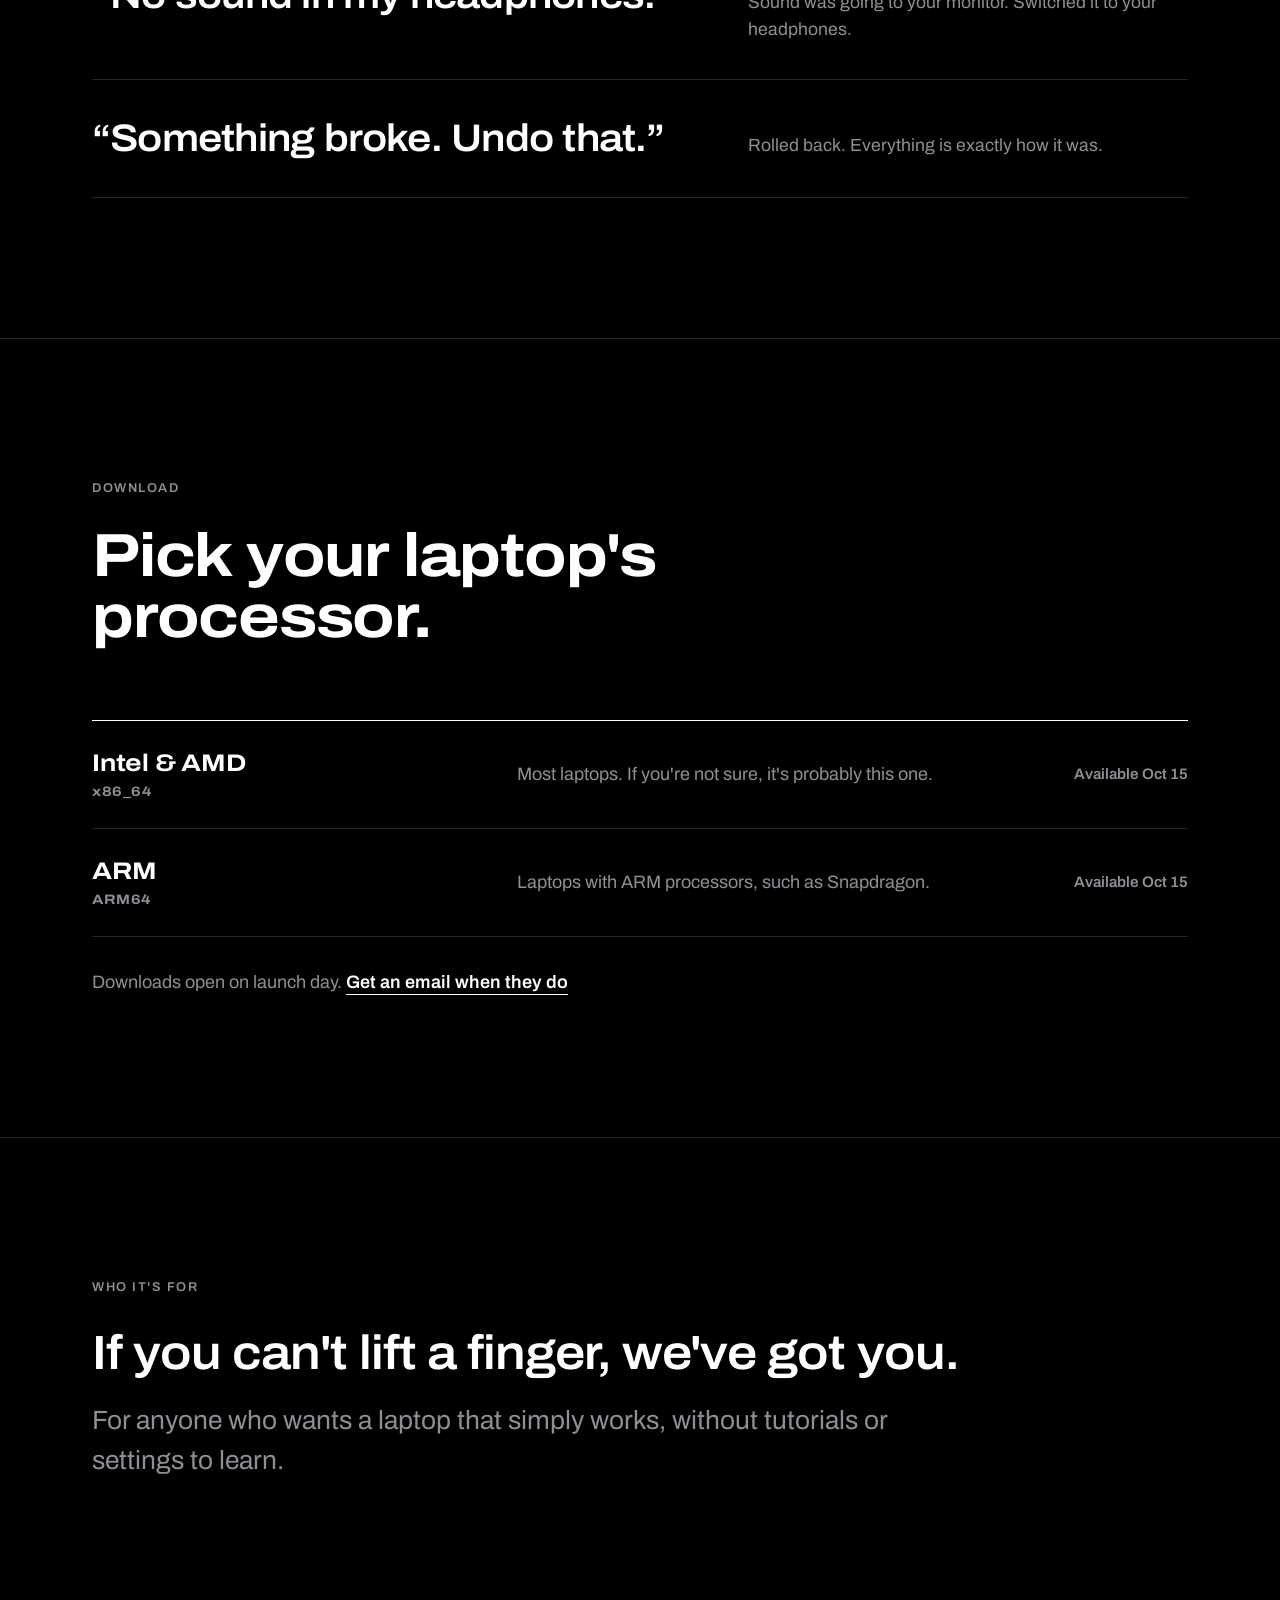
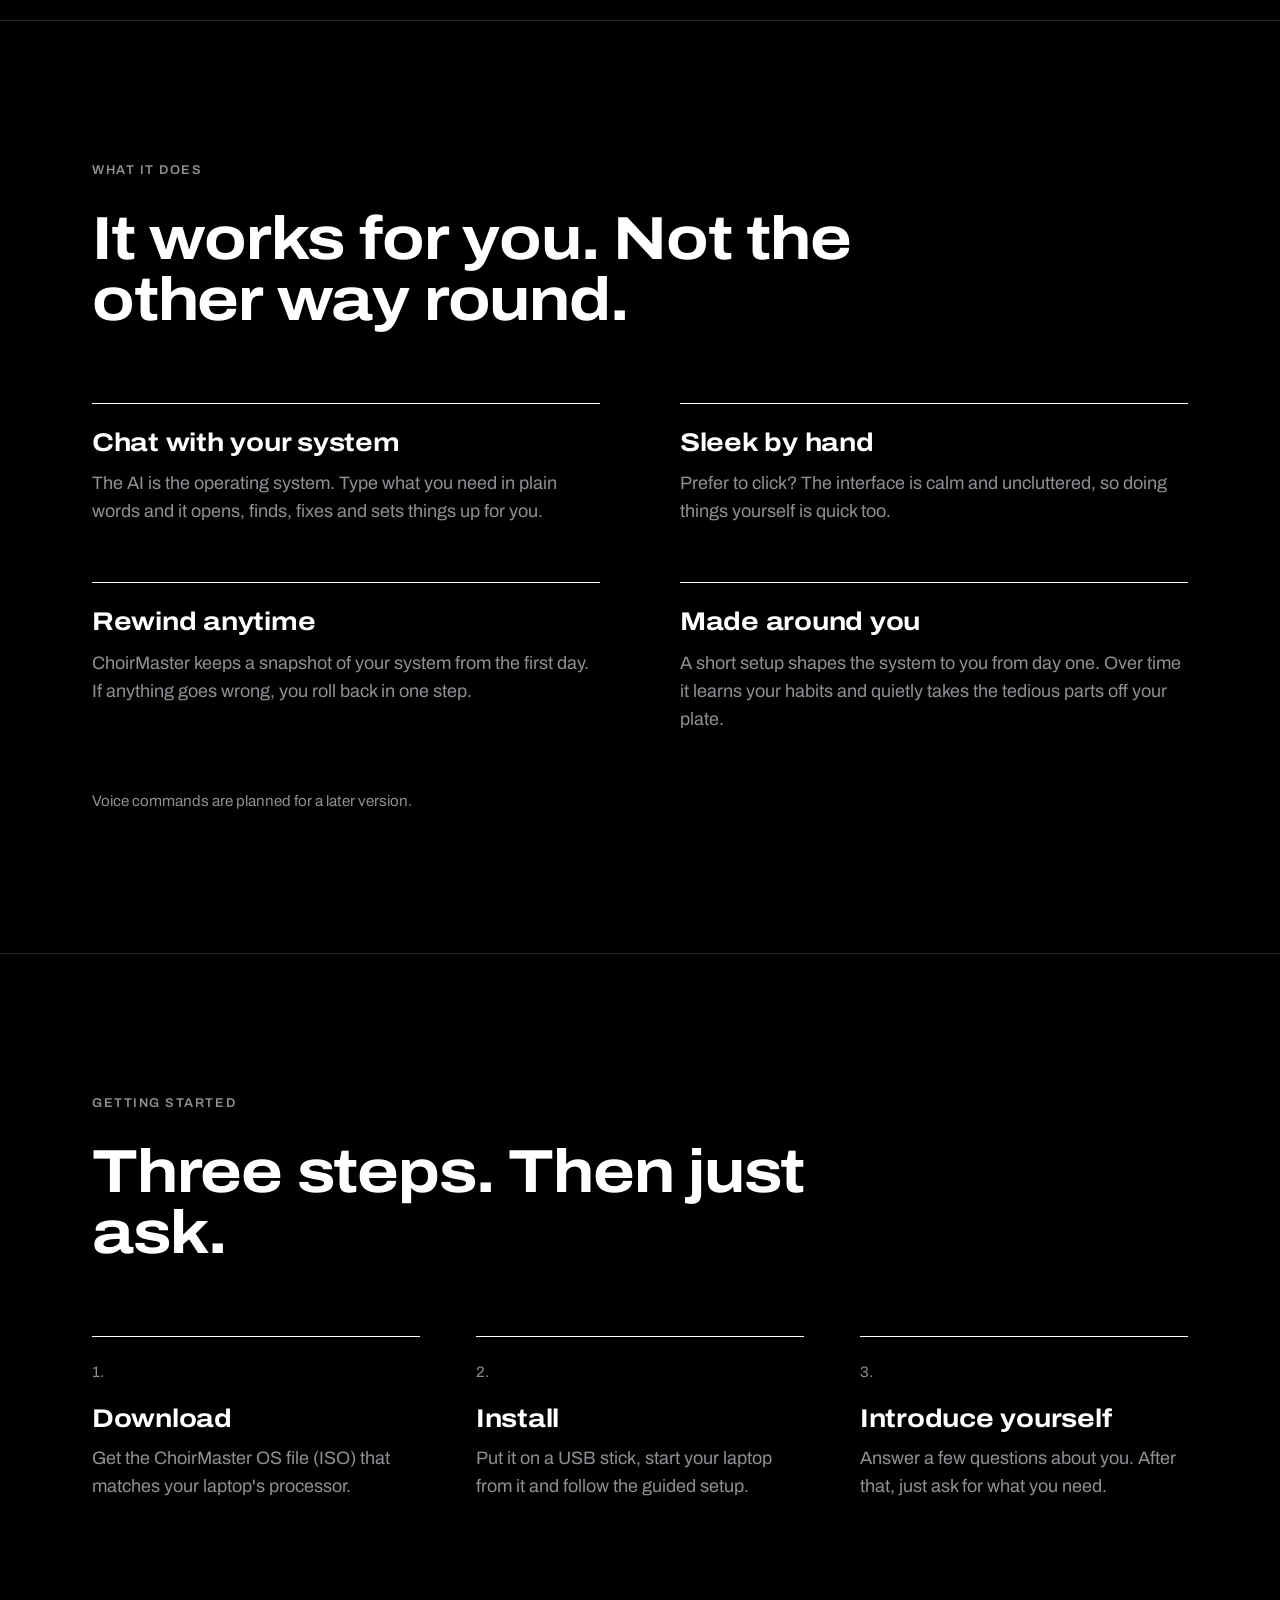
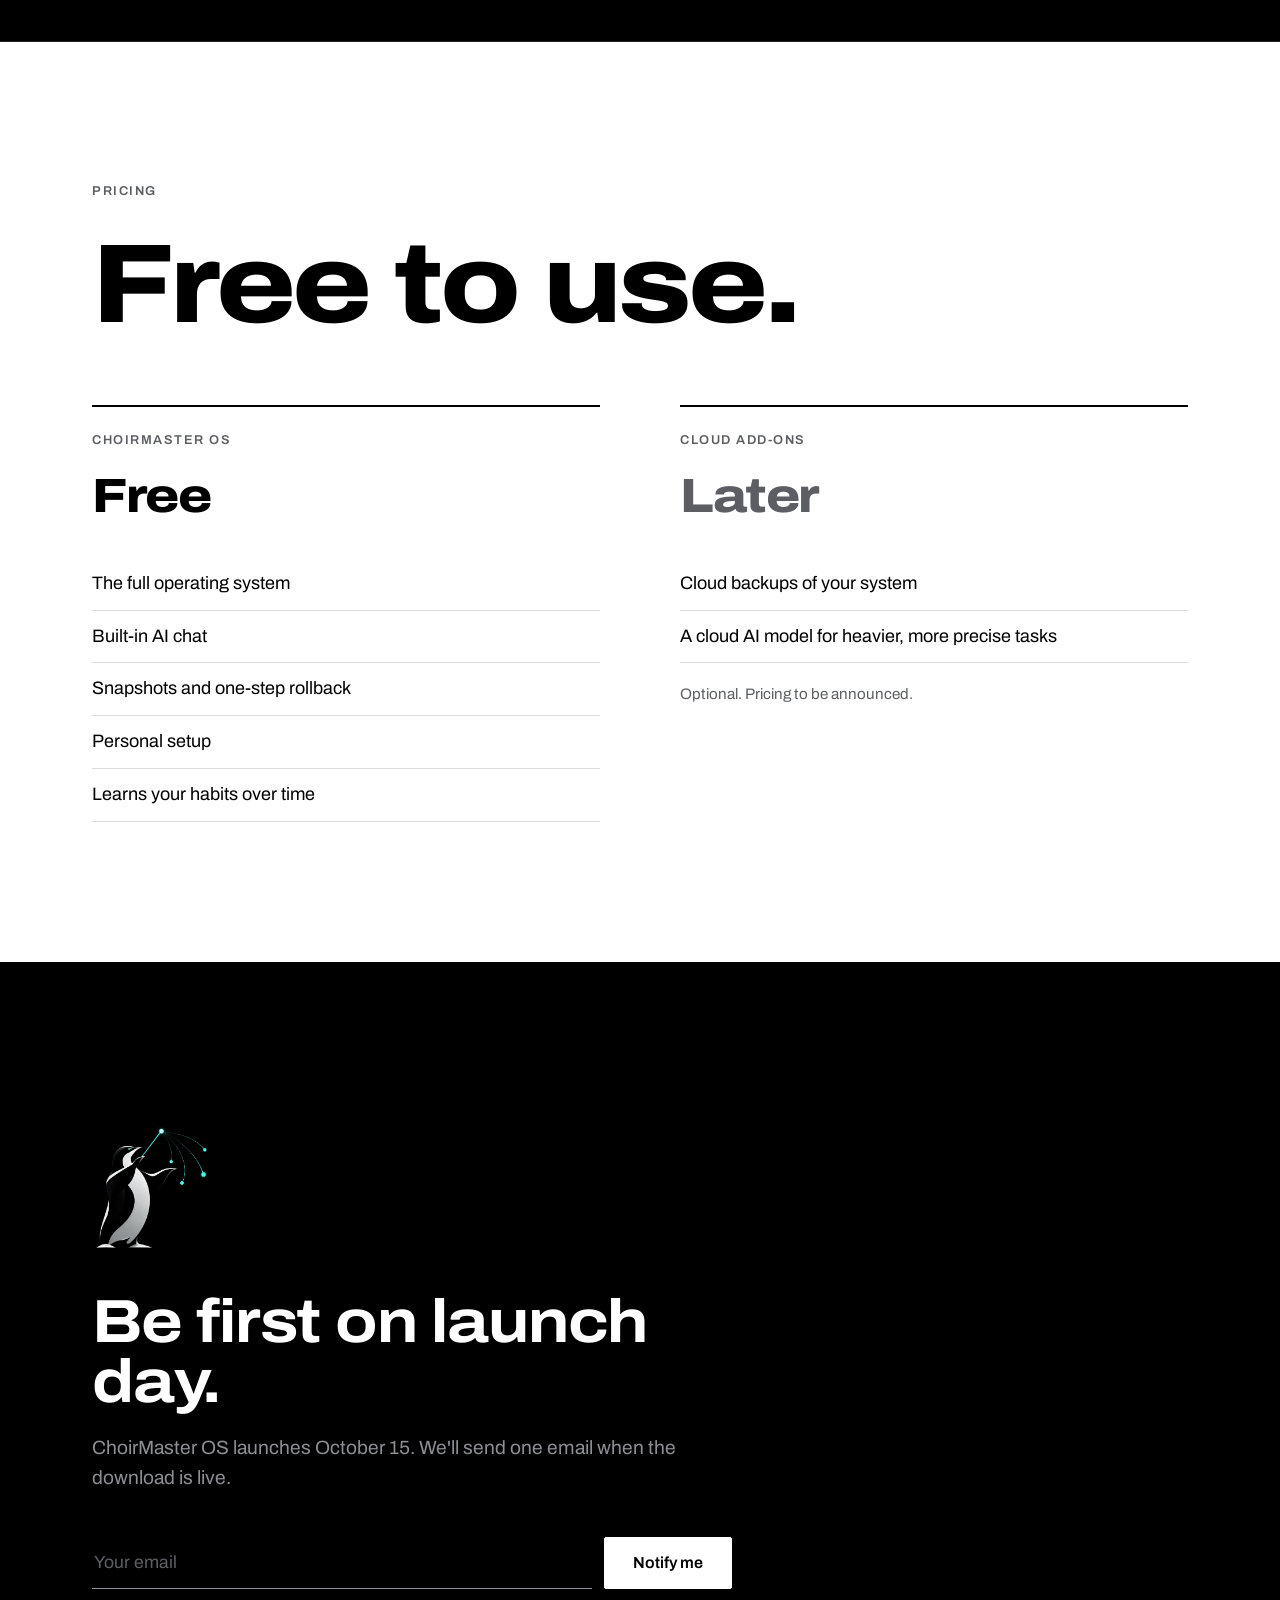
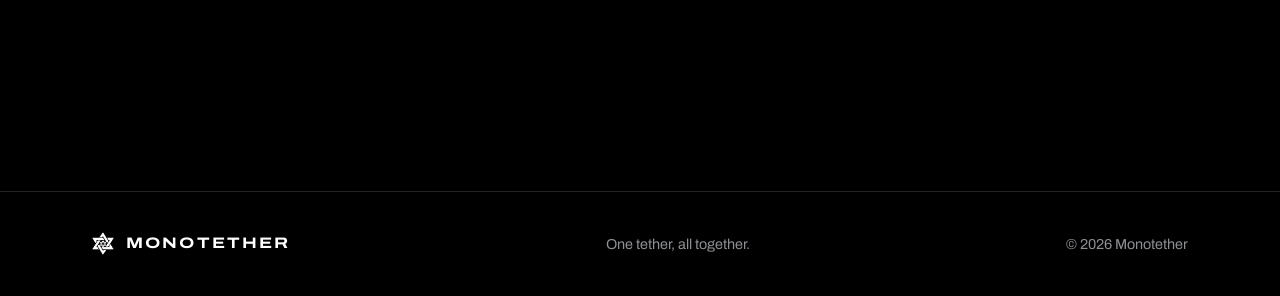
==== commit e8c8ac8d: "Move download section up, before 'Who it's for' Co-Authored-By: Claude Opus 5.5 <noreply@anthropic.c" ====
--- a/choirmaster/index.html
+++ b/choirmaster/index.html
@@ -30,8 +30,8 @@
         <span>MONOTETHER</span>
       </a>
       <nav class="nav__links" aria-label="ChoirMaster OS">
+        <a href="#download">Download</a>
         <a href="#features">Features</a>
-        <a href="#download">Download</a>
         <a href="#pricing">Pricing</a>
       </nav>
       <a href="#access" class="btn btn--small">Notify me</a>
@@ -77,6 +77,26 @@
             <p class="said__os">Rolled back. Everything is exactly how it was.</p>
           </div>
         </div>
+      </div>
+    </section>
+
+    <section id="download" class="section">
+      <div class="wrap">
+        <p class="label">Download</p>
+        <h2 class="section-title">Pick your laptop's processor.</h2>
+        <div class="table">
+          <div class="table__row">
+            <h3>Intel &amp; AMD <small>x86_64</small></h3>
+            <p>Most laptops. If you're not sure, it's probably this one.</p>
+            <span class="table__status">Available Oct 15</span>
+          </div>
+          <div class="table__row">
+            <h3>ARM <small>ARM64</small></h3>
+            <p>Laptops with ARM processors, such as Snapdragon.</p>
+            <span class="table__status">Available Oct 15</span>
+          </div>
+        </div>
+        <p class="table__note">Downloads open on launch day. <a href="#access" class="link">Get an email when they do</a></p>
       </div>
     </section>
 
@@ -137,26 +157,6 @@
       </div>
     </section>
 
-    <section id="download" class="section">
-      <div class="wrap">
-        <p class="label">Download</p>
-        <h2 class="section-title">Pick your laptop's processor.</h2>
-        <div class="table">
-          <div class="table__row">
-            <h3>Intel &amp; AMD <small>x86_64</small></h3>
-            <p>Most laptops. If you're not sure, it's probably this one.</p>
-            <span class="table__status">Available Oct 15</span>
-          </div>
-          <div class="table__row">
-            <h3>ARM <small>ARM64</small></h3>
-            <p>Laptops with ARM processors, such as Snapdragon.</p>
-            <span class="table__status">Available Oct 15</span>
-          </div>
-        </div>
-        <p class="table__note">Downloads open on launch day. <a href="#access" class="link">Get an email when they do</a></p>
-      </div>
-    </section>
-
     <section id="pricing" class="paper">
       <div class="wrap">
         <p class="label">Pricing</p>
